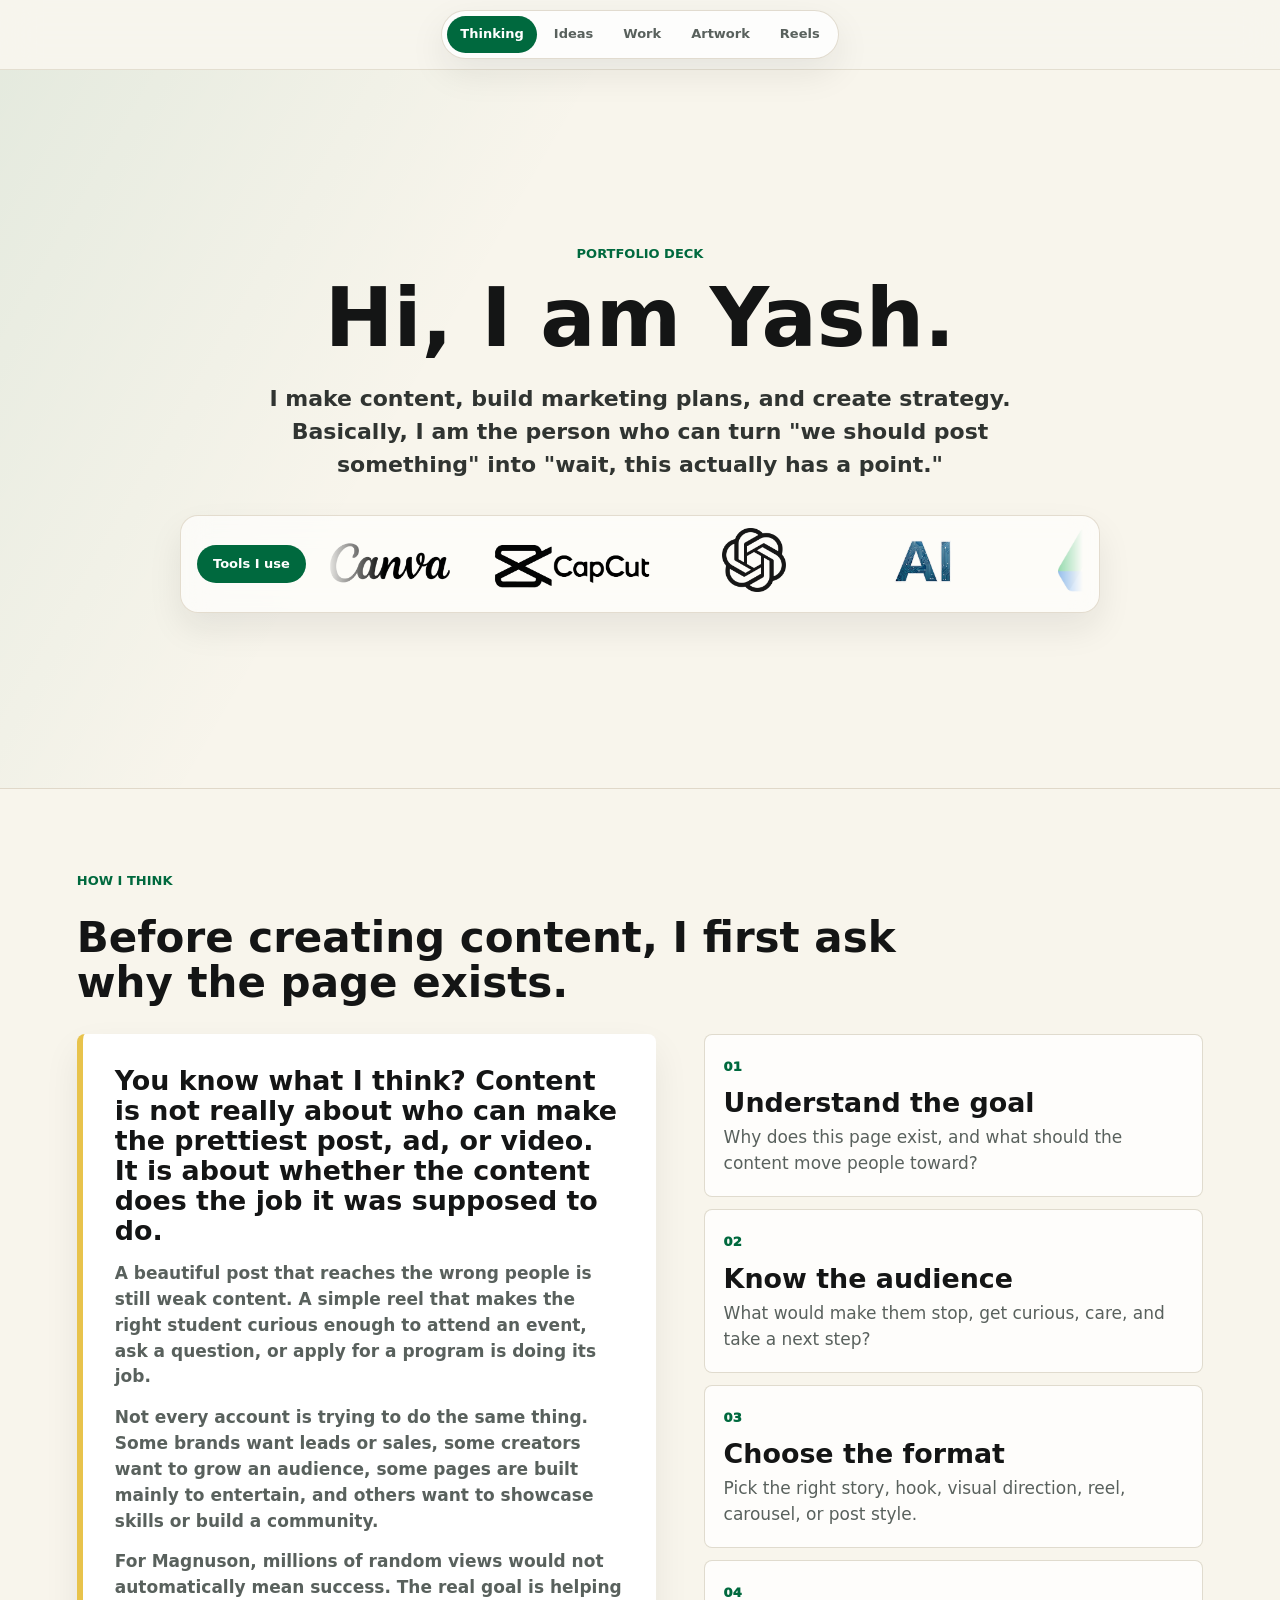
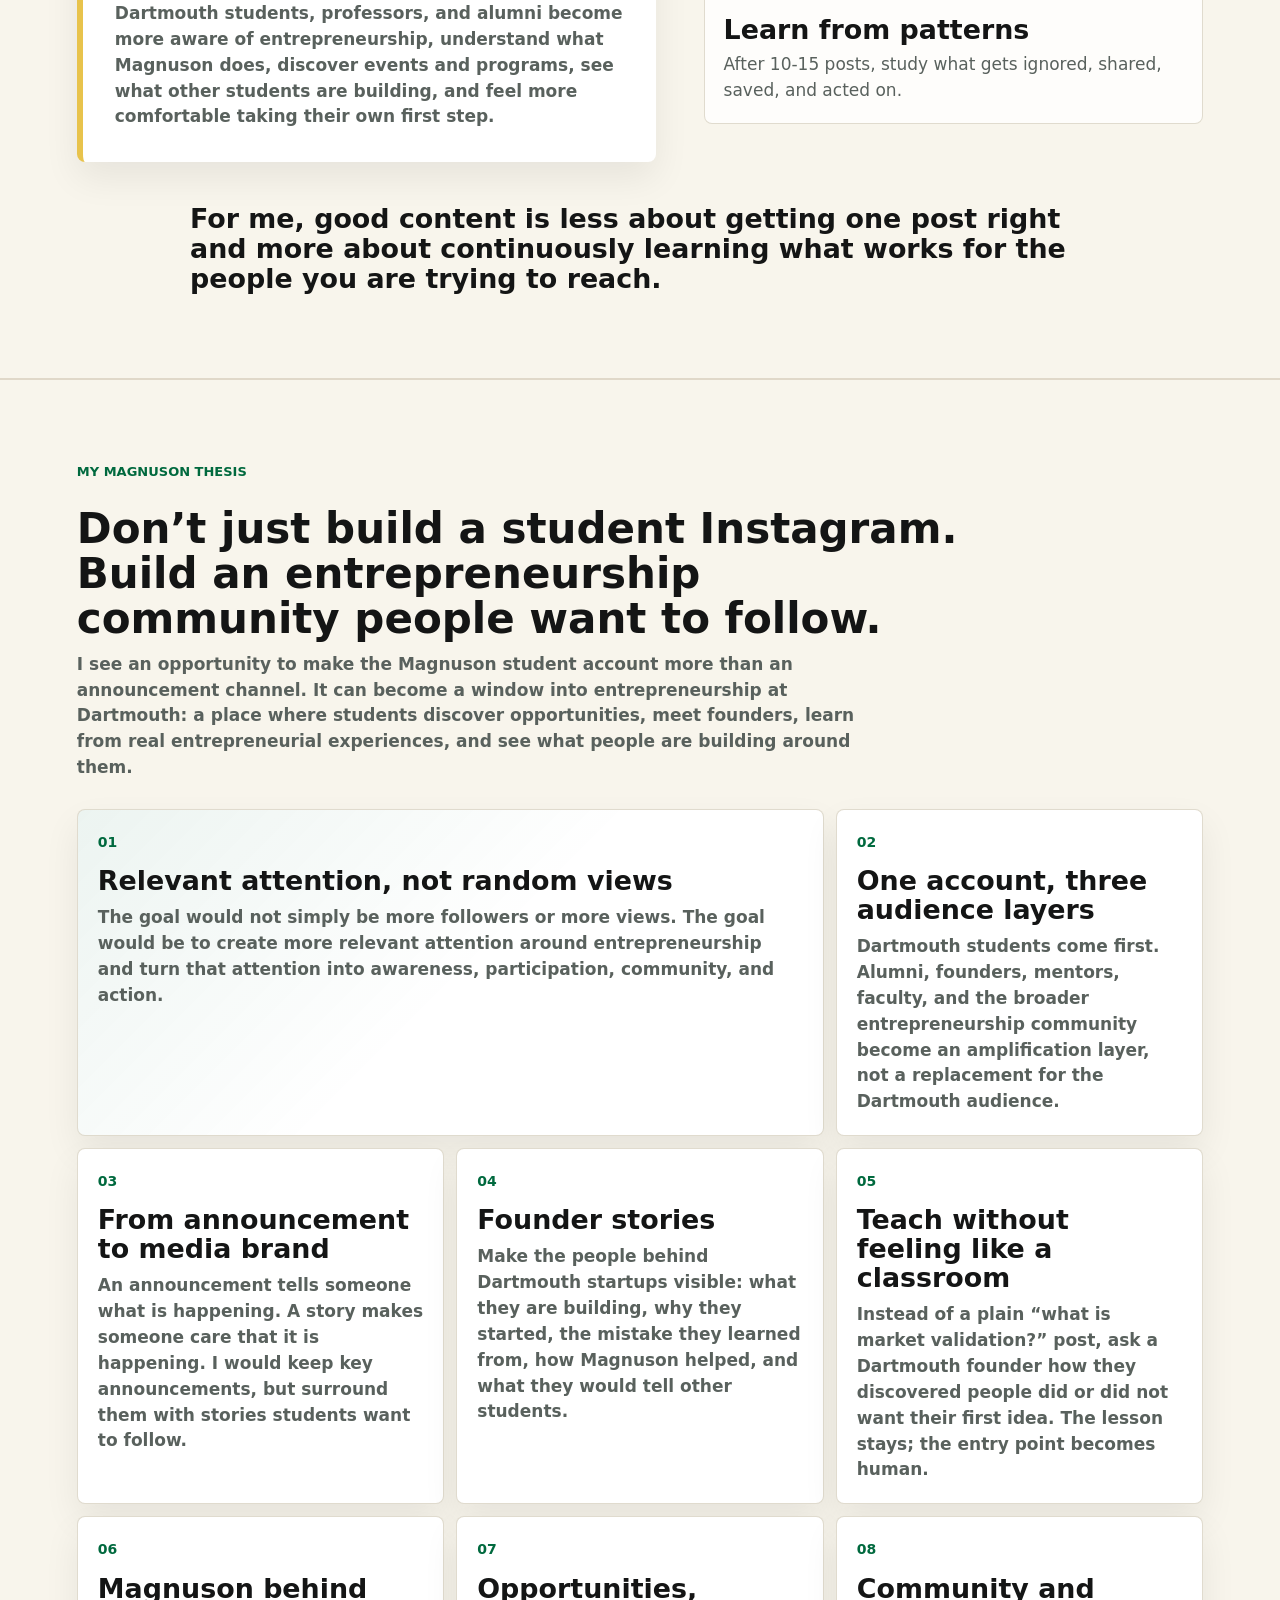
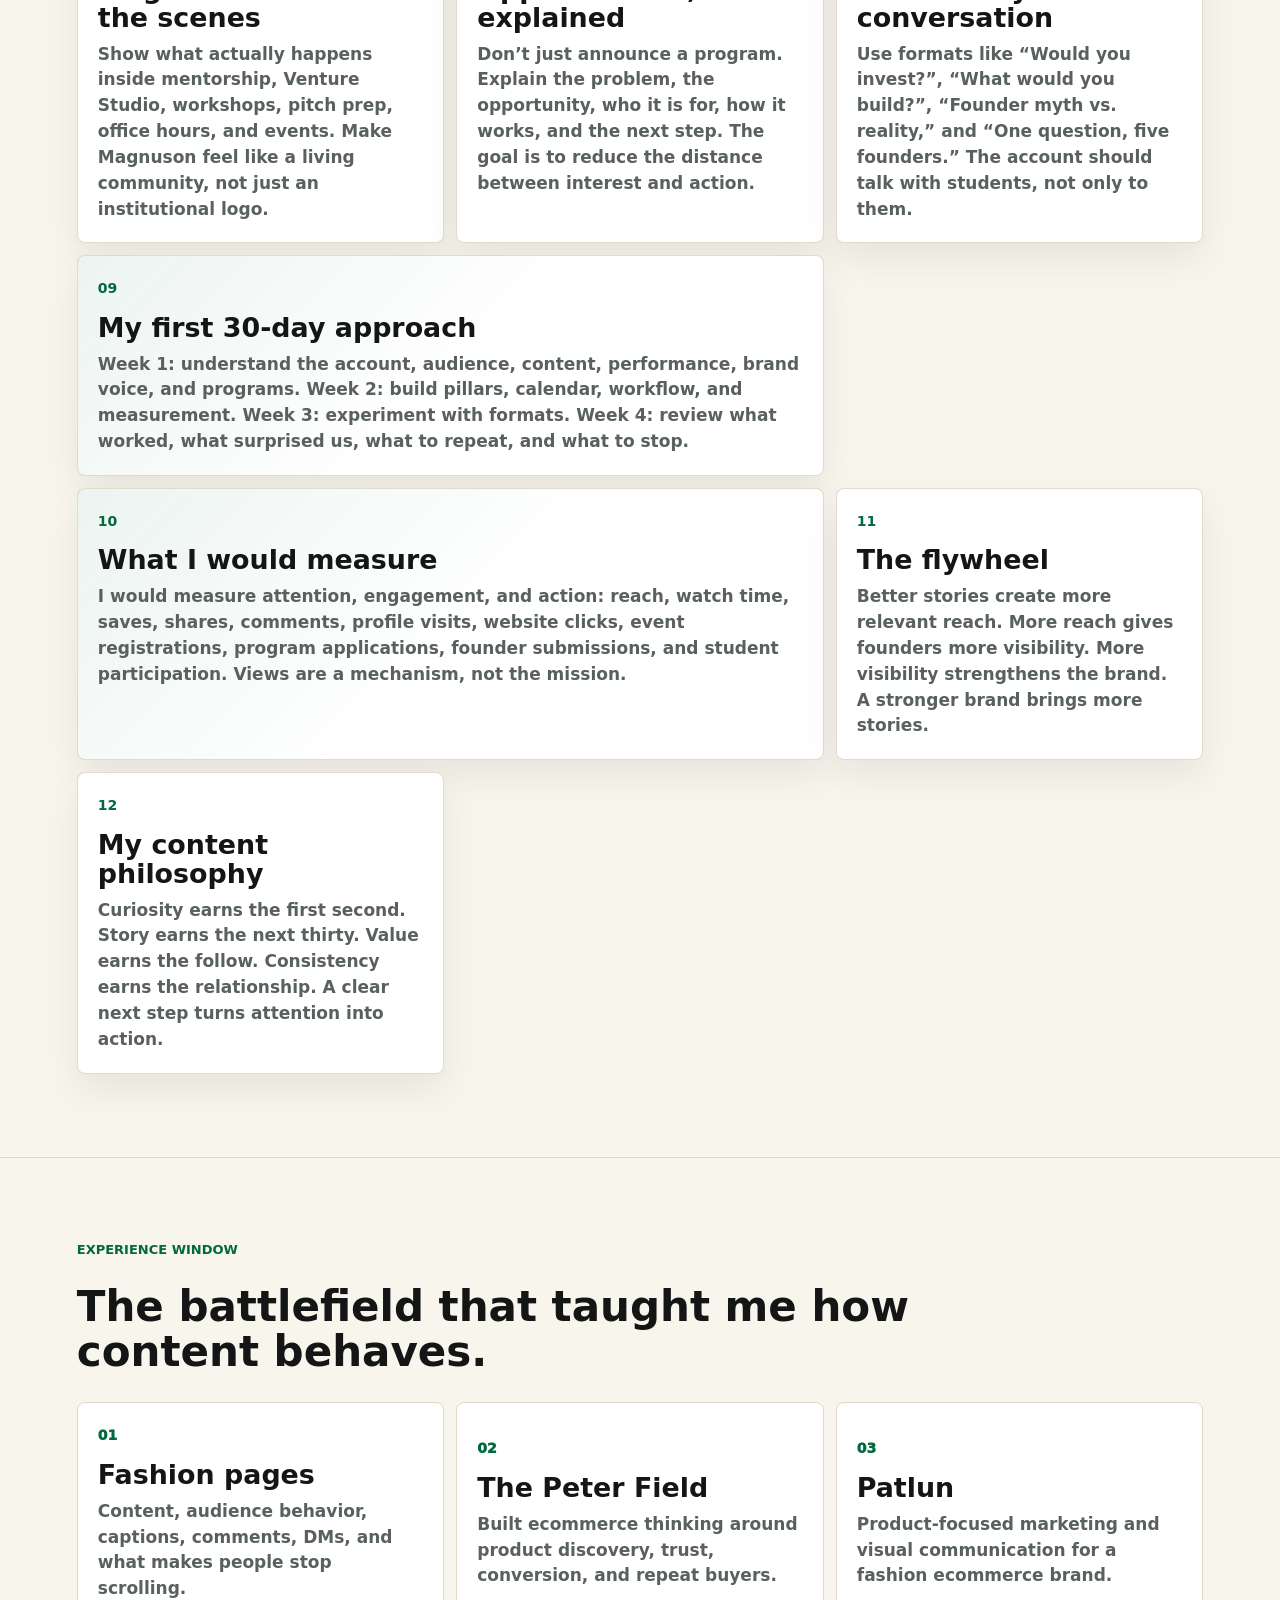
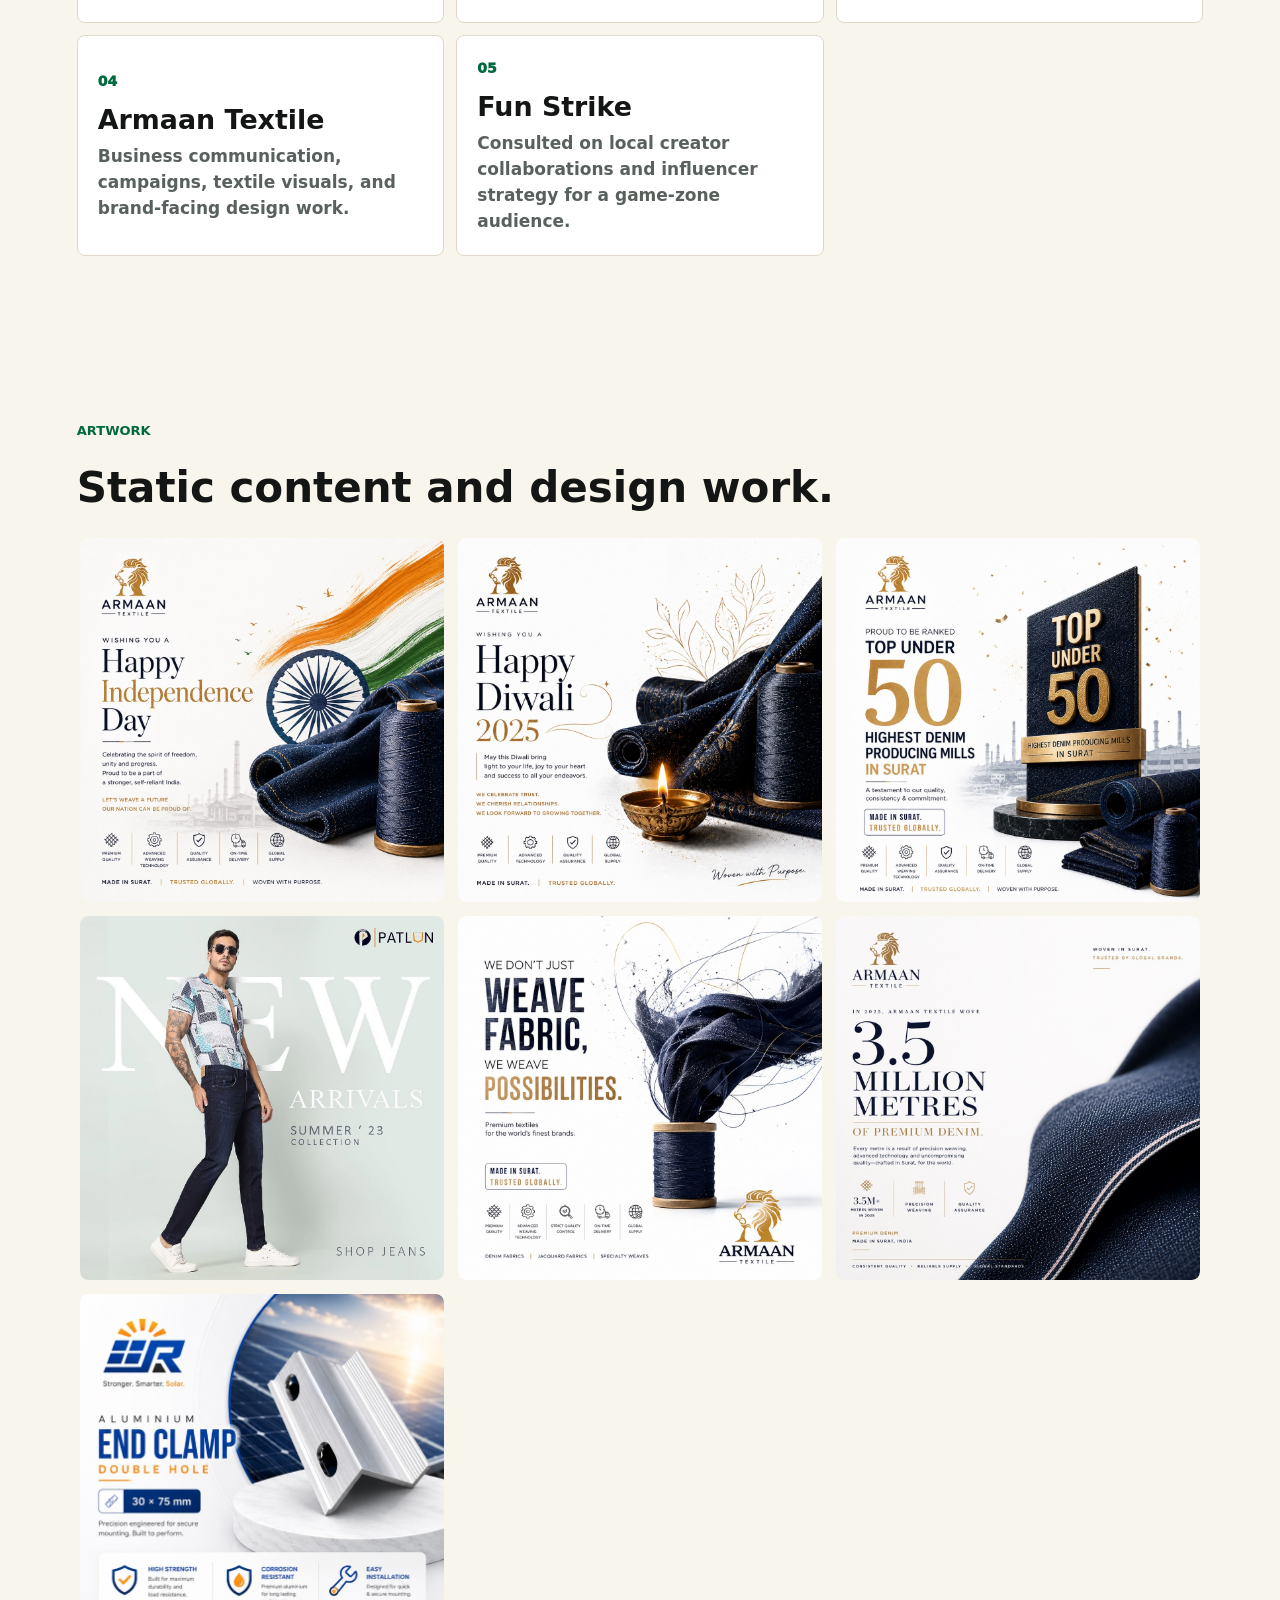
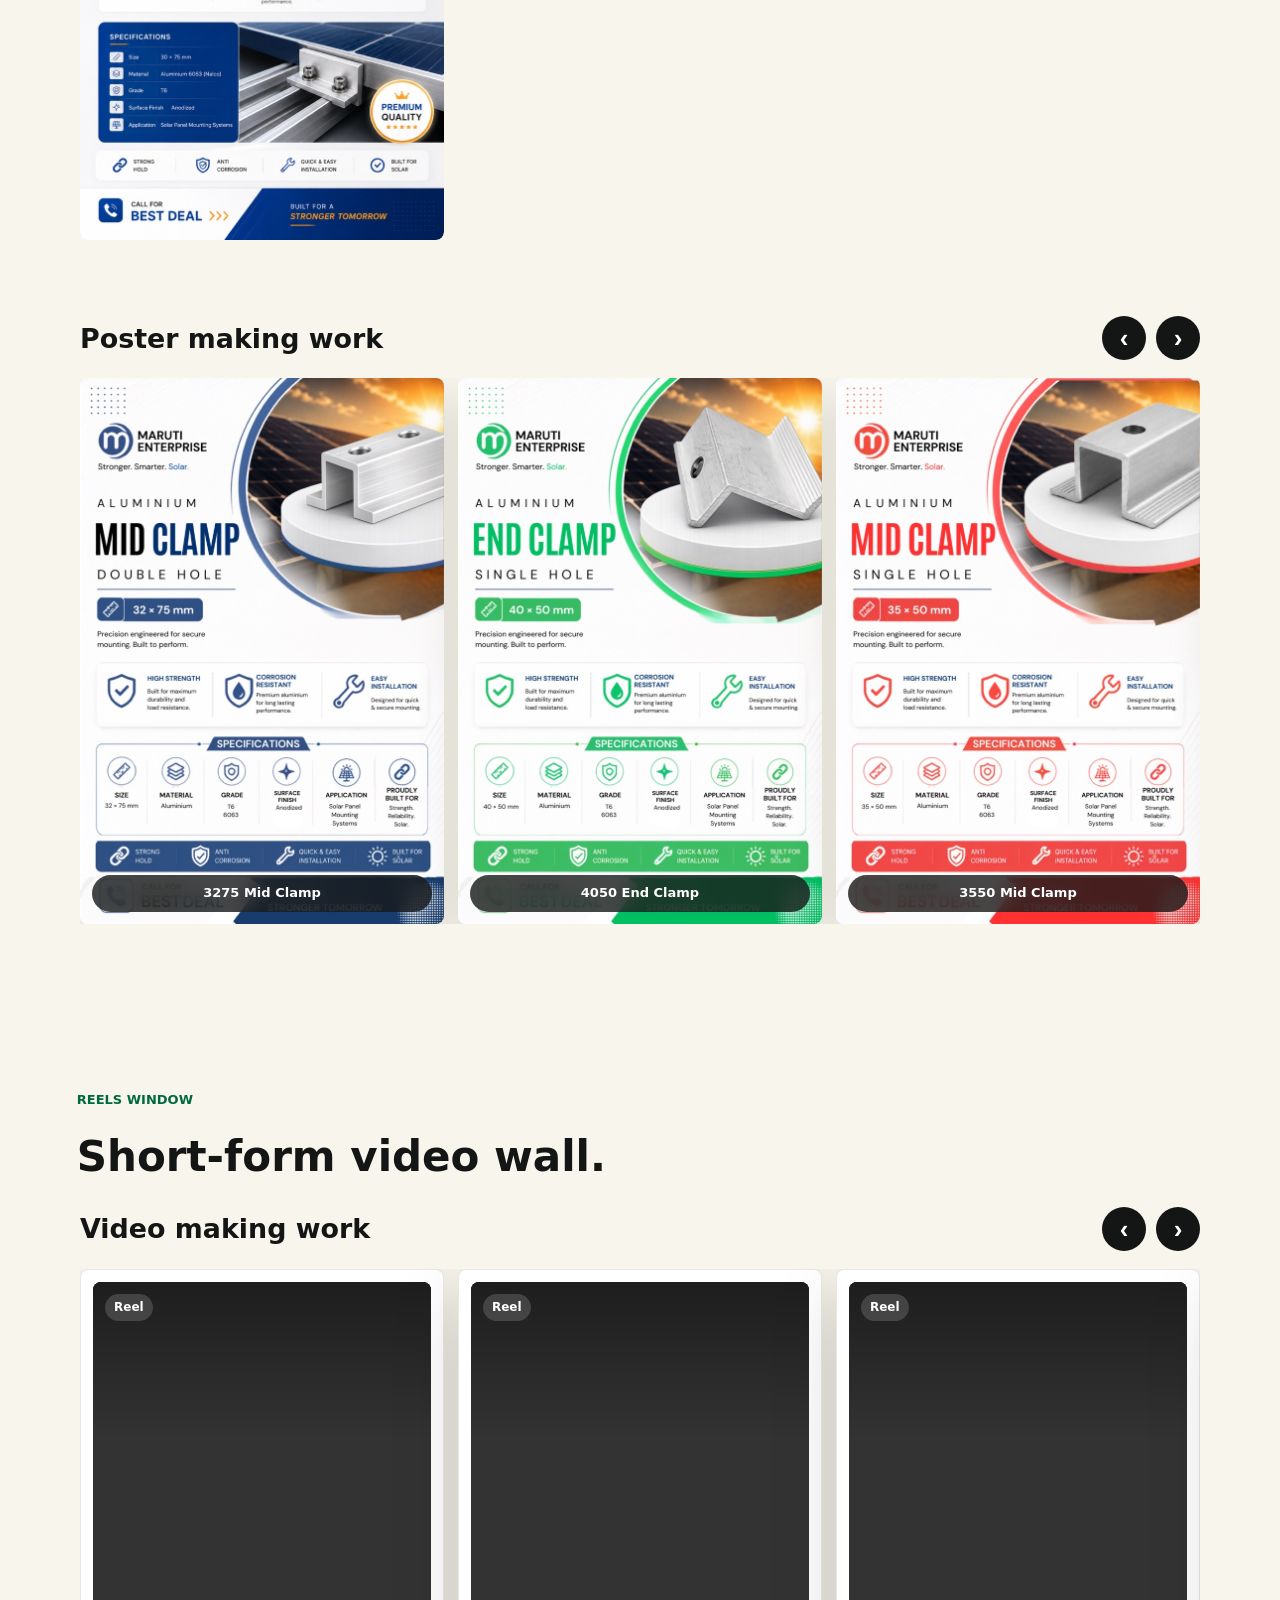
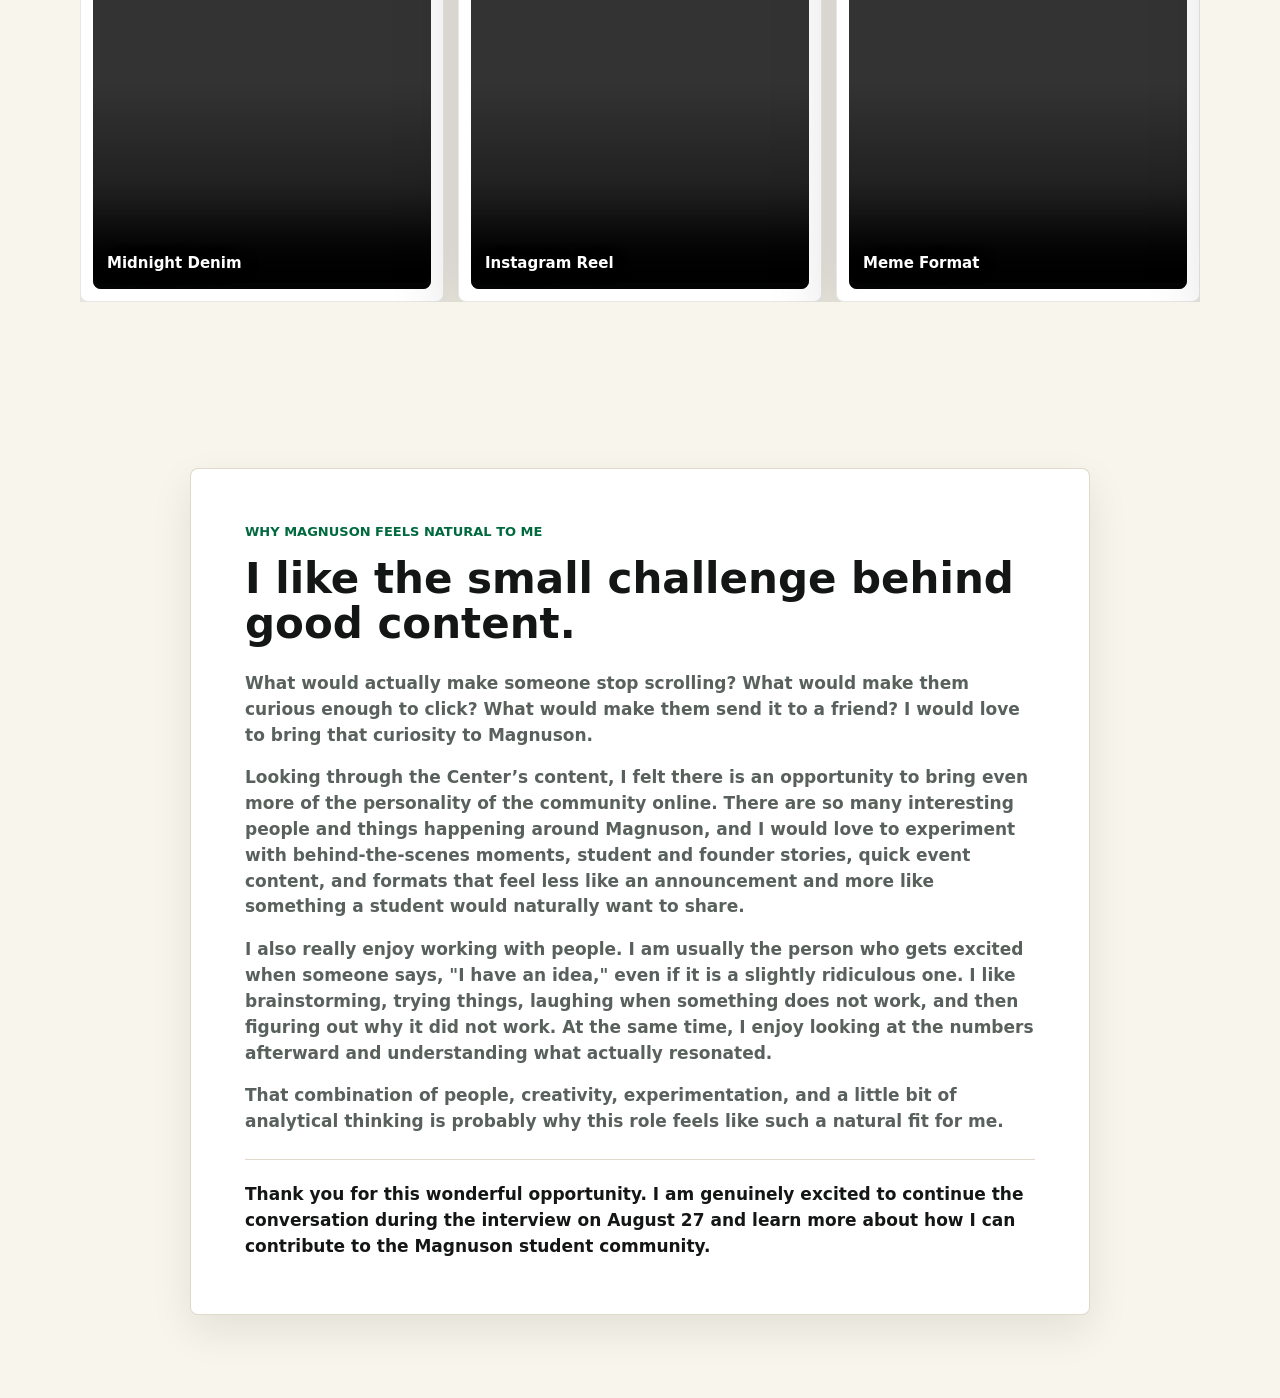
==== website/index.html @ 9d4e6d5b "Update Magnuson thesis and mobile image previews" ====
<!doctype html>
<html lang="en">
  <head>
    <meta charset="utf-8" />
    <meta name="viewport" content="width=device-width, initial-scale=1" />
    <title>Yash Kachhadiya | Content Portfolio</title>
    <meta
      name="description"
      content="A visual-first portfolio for content, marketing, strategy, and design work."
    />
    <link rel="stylesheet" href="styles.css" />
  </head>
  <body>
    <header class="site-header" aria-label="Primary navigation">
      <nav class="nav-links" aria-label="Portfolio sections">
        <a href="#thinking">Thinking</a>
        <a href="#ideas">Ideas</a>
        <a href="#experience">Work</a>
        <a href="#graphics">Artwork</a>
        <a href="#video">Reels</a>
      </nav>
    </header>

    <main id="top">
      <section class="hero">
        <div class="hero-copy">
          <p class="eyebrow">Portfolio deck</p>
          <h1>Hi, I am Yash.</h1>
          <p class="intro">
            I make content, build marketing plans, and create strategy. Basically, I am the person who
            can turn "we should post something" into "wait, this actually has a point."
          </p>
          <div class="tool-marquee" aria-label="Tools I use">
            <span class="tool-label">Tools I use</span>
            <div class="tool-track">
              <div class="tool-row">
                <span><img src="assets/tool-logos/Canava.jpg" alt="Canva" /></span>
                <span class="tool-logo-capcut"><img src="assets/tool-logos/Capcut-Logo-PNG.png" alt="CapCut" /></span>
                <span><img src="assets/tool-logos/ChatGPT-Logo-With-Transparent-Background.webp" alt="ChatGPT" /></span>
                <span><img src="assets/tool-logos/ai.jpg.png" alt="AI tools" /></span>
                <span><img src="assets/tool-logos/Drive.jpg" alt="Google Drive" /></span>
                <span><img src="assets/tool-logos/Doc.png" alt="Google Docs" /></span>
                <span><img src="assets/tool-logos/googlesheets.jpg-removebg-preview.png" alt="Google Sheets" /></span>
              </div>
              <div class="tool-row" aria-hidden="true">
                <span class="tool-logo-capcut"><img src="assets/tool-logos/Capcut-Logo-PNG.png" alt="" /></span>
                <span><img src="assets/tool-logos/ChatGPT-Logo-With-Transparent-Background.webp" alt="" /></span>
                <span><img src="assets/tool-logos/ai.jpg.png" alt="" /></span>
                <span><img src="assets/tool-logos/Drive.jpg" alt="" /></span>
                <span><img src="assets/tool-logos/Doc.png" alt="" /></span>
                <span><img src="assets/tool-logos/googlesheets.jpg-removebg-preview.png" alt="" /></span>
              </div>
            </div>
          </div>
        </div>
      </section>

      <section id="thinking" class="section thinking-section">
        <div class="section-title">
          <p class="eyebrow">How I think</p>
          <h2>Before creating content, I first ask why the page exists.</h2>
        </div>

        <div class="thinking-layout">
          <article class="thinking-copy">
            <p class="thinking-lead">
              You know what I think? Content is not really about who can make the prettiest post, ad,
              or video. It is about whether the content does the job it was supposed to do.
            </p>
            <p>
              A beautiful post that reaches the wrong people is still weak content. A simple reel that
              makes the right student curious enough to attend an event, ask a question, or apply for a
              program is doing its job.
            </p>
            <p>
              Not every account is trying to do the same thing. Some brands want leads or sales, some
              creators want to grow an audience, some pages are built mainly to entertain, and others
              want to showcase skills or build a community.
            </p>
            <p>
              For Magnuson, millions of random views would not automatically mean success. The real
              goal is helping Dartmouth students, professors, and alumni become more aware of
              entrepreneurship, understand what Magnuson does, discover events and programs, see what
              other students are building, and feel more comfortable taking their own first step.
            </p>
          </article>

          <div class="process-stack">
            <article>
              <span>01</span>
              <h3>Understand the goal</h3>
              <p>Why does this page exist, and what should the content move people toward?</p>
            </article>
            <article>
              <span>02</span>
              <h3>Know the audience</h3>
              <p>What would make them stop, get curious, care, and take a next step?</p>
            </article>
            <article>
              <span>03</span>
              <h3>Choose the format</h3>
              <p>Pick the right story, hook, visual direction, reel, carousel, or post style.</p>
            </article>
            <article>
              <span>04</span>
              <h3>Learn from patterns</h3>
              <p>After 10-15 posts, study what gets ignored, shared, saved, and acted on.</p>
            </article>
          </div>
        </div>

        <p class="thinking-closing">
          For me, good content is less about getting one post right and more about continuously
          learning what works for the people you are trying to reach.
        </p>
      </section>

      <section id="ideas" class="section ideas-section">
        <div class="section-title">
          <p class="eyebrow">My Magnuson thesis</p>
          <h2>Don’t just build a student Instagram. Build an entrepreneurship community people want to follow.</h2>
          <p>
            I see an opportunity to make the Magnuson student account more than an announcement
            channel. It can become a window into entrepreneurship at Dartmouth: a place where students
            discover opportunities, meet founders, learn from real entrepreneurial experiences, and
            see what people are building around them.
          </p>
        </div>

        <div class="idea-grid">
          <article class="idea-card main-idea">
            <span>01</span>
            <h3>Relevant attention, not random views</h3>
            <p>
              The goal would not simply be more followers or more views. The goal would be to create
              more relevant attention around entrepreneurship and turn that attention into awareness,
              participation, community, and action.
            </p>
          </article>

          <article class="idea-card">
            <span>02</span>
            <h3>One account, three audience layers</h3>
            <p>Dartmouth students come first. Alumni, founders, mentors, faculty, and the broader entrepreneurship community become an amplification layer, not a replacement for the Dartmouth audience.</p>
          </article>

          <article class="idea-card">
            <span>03</span>
            <h3>From announcement to media brand</h3>
            <p>An announcement tells someone what is happening. A story makes someone care that it is happening. I would keep key announcements, but surround them with stories students want to follow.</p>
          </article>

          <article class="idea-card">
            <span>04</span>
            <h3>Founder stories</h3>
            <p>Make the people behind Dartmouth startups visible: what they are building, why they started, the mistake they learned from, how Magnuson helped, and what they would tell other students.</p>
          </article>

          <article class="idea-card">
            <span>05</span>
            <h3>Teach without feeling like a classroom</h3>
            <p>Instead of a plain “what is market validation?” post, ask a Dartmouth founder how they discovered people did or did not want their first idea. The lesson stays; the entry point becomes human.</p>
          </article>

          <article class="idea-card">
            <span>06</span>
            <h3>Magnuson behind the scenes</h3>
            <p>Show what actually happens inside mentorship, Venture Studio, workshops, pitch prep, office hours, and events. Make Magnuson feel like a living community, not just an institutional logo.</p>
          </article>

          <article class="idea-card">
            <span>07</span>
            <h3>Opportunities, explained</h3>
            <p>Don’t just announce a program. Explain the problem, the opportunity, who it is for, how it works, and the next step. The goal is to reduce the distance between interest and action.</p>
          </article>

          <article class="idea-card">
            <span>08</span>
            <h3>Community and conversation</h3>
            <p>Use formats like “Would you invest?”, “What would you build?”, “Founder myth vs. reality,” and “One question, five founders.” The account should talk with students, not only to them.</p>
          </article>

          <article class="idea-card main-idea">
            <span>09</span>
            <h3>My first 30-day approach</h3>
            <p>
              Week 1: understand the account, audience, content, performance, brand voice, and
              programs. Week 2: build pillars, calendar, workflow, and measurement. Week 3:
              experiment with formats. Week 4: review what worked, what surprised us, what to repeat,
              and what to stop.
            </p>
          </article>

          <article class="idea-card main-idea">
            <span>10</span>
            <h3>What I would measure</h3>
            <p>
              I would measure attention, engagement, and action: reach, watch time, saves, shares,
              comments, profile visits, website clicks, event registrations, program applications,
              founder submissions, and student participation. Views are a mechanism, not the mission.
            </p>
          </article>

          <article class="idea-card">
            <span>11</span>
            <h3>The flywheel</h3>
            <p>Better stories create more relevant reach. More reach gives founders more visibility. More visibility strengthens the brand. A stronger brand brings more stories.</p>
          </article>

          <article class="idea-card">
            <span>12</span>
            <h3>My content philosophy</h3>
            <p>Curiosity earns the first second. Story earns the next thirty. Value earns the follow. Consistency earns the relationship. A clear next step turns attention into action.</p>
          </article>
        </div>
      </section>

      <section id="experience" class="section">
        <div class="section-title">
          <p class="eyebrow">Experience window</p>
          <h2>The battlefield that taught me how content behaves.</h2>
        </div>

        <div class="experience-window">
          <button class="experience-card" type="button" data-modal-target="modal-fashion">
            <span>01</span>
            <h3>Fashion pages</h3>
            <p>Content, audience behavior, captions, comments, DMs, and what makes people stop scrolling.</p>
          </button>
          <button class="experience-card" type="button" data-modal-target="modal-peter">
            <span>02</span>
            <h3>The Peter Field</h3>
            <p>Built ecommerce thinking around product discovery, trust, conversion, and repeat buyers.</p>
          </button>
          <button class="experience-card" type="button" data-modal-target="modal-patlun">
            <span>03</span>
            <h3>Patlun</h3>
            <p>Product-focused marketing and visual communication for a fashion ecommerce brand.</p>
          </button>
          <button class="experience-card" type="button" data-modal-target="modal-armaan">
            <span>04</span>
            <h3>Armaan Textile</h3>
            <p>Business communication, campaigns, textile visuals, and brand-facing design work.</p>
          </button>
          <button class="experience-card" type="button" data-modal-target="modal-funstrike">
            <span>05</span>
            <h3>Fun Strike</h3>
            <p>Consulted on local creator collaborations and influencer strategy for a game-zone audience.</p>
          </button>
        </div>
      </section>

      <section id="graphics" class="section visual-section">
        <div class="section-title">
          <p class="eyebrow">Artwork</p>
          <h2>Static content and design work.</h2>
        </div>

        <div class="art-grid">
          <a class="art-card" href="assets/armaan-independence.png" target="_blank" rel="noreferrer">
            <img src="assets/previews/armaan-independence.jpg" alt="Independence Day creative artwork" width="1100" height="1100" loading="lazy" decoding="async" />
          </a>
          <a class="art-card" href="assets/armaan-diwali.png" target="_blank" rel="noreferrer">
            <img src="assets/previews/armaan-diwali.jpg" alt="Festive campaign artwork" width="1100" height="1100" loading="lazy" decoding="async" />
          </a>
          <a class="art-card" href="assets/armaan-top50.png" target="_blank" rel="noreferrer">
            <img src="assets/previews/armaan-top50.jpg" alt="Achievement announcement artwork" width="1100" height="1100" loading="lazy" decoding="async" />
          </a>
          <a class="art-card" href="assets/patlun-new.jpg" target="_blank" rel="noreferrer">
            <img src="assets/patlun-new.jpg" alt="Fashion collection artwork" width="1170" height="1170" loading="lazy" decoding="async" />
          </a>
          <a class="art-card" href="assets/armaan-exhibition.png" target="_blank" rel="noreferrer">
            <img src="assets/previews/armaan-exhibition.jpg" alt="Exhibition announcement artwork" width="1100" height="1100" loading="lazy" decoding="async" />
          </a>
          <a class="art-card" href="assets/armaan-denim.png" target="_blank" rel="noreferrer">
            <img src="assets/previews/armaan-denim.jpg" alt="Denim product artwork" width="1100" height="1100" loading="lazy" decoding="async" />
          </a>
          <a class="art-card" href="assets/ar2-poster.png" target="_blank" rel="noreferrer">
            <img src="assets/previews/ar2-poster.jpg" alt="Product poster artwork" width="733" height="1100" loading="lazy" decoding="async" />
          </a>
        </div>

        <div class="poster-slider" aria-label="PDF poster work slider">
          <div class="slider-head">
            <h3>Poster making work</h3>
            <div class="slider-controls">
              <button class="slider-btn" type="button" data-slider-prev aria-label="Previous poster">‹</button>
              <button class="slider-btn" type="button" data-slider-next aria-label="Next poster">›</button>
            </div>
          </div>

          <div class="slider-window">
            <div class="poster-track" data-poster-track>
              <a class="poster-slide" href="assets/posters/poster-3275-mid-clamp.pdf" target="_blank" rel="noreferrer">
                <img src="assets/previews/poster-3275-mid-clamp.jpg" alt="3275 mid clamp PDF poster preview" width="733" height="1100" loading="lazy" decoding="async" />
                <span>3275 Mid Clamp</span>
              </a>
              <a class="poster-slide" href="assets/posters/poster-4050-end-clamp.pdf" target="_blank" rel="noreferrer">
                <img src="assets/previews/poster-4050-end-clamp.jpg" alt="4050 end clamp PDF poster preview" width="777" height="1100" loading="lazy" decoding="async" />
                <span>4050 End Clamp</span>
              </a>
              <a class="poster-slide" href="assets/posters/poster-3550-mid-clamp.pdf" target="_blank" rel="noreferrer">
                <img src="assets/previews/poster-3550-mid-clamp.jpg" alt="3550 mid clamp PDF poster preview" width="733" height="1100" loading="lazy" decoding="async" />
                <span>3550 Mid Clamp</span>
              </a>
              <a class="poster-slide" href="assets/posters/poster-3275-end-clamp.pdf" target="_blank" rel="noreferrer">
                <img src="assets/previews/poster-3275-end-clamp.jpg" alt="3275 end clamp PDF poster preview" width="777" height="1100" loading="lazy" decoding="async" />
                <span>3275 End Clamp</span>
              </a>
            </div>
          </div>
        </div>
      </section>

      <section id="video" class="section video-section">
        <div class="section-title">
          <p class="eyebrow">Reels window</p>
          <h2>Short-form video wall.</h2>
        </div>

        <div class="reel-slider" aria-label="Video reel slider">
          <div class="slider-head">
            <h3>Video making work</h3>
            <div class="slider-controls">
              <button class="slider-btn" type="button" data-reel-prev aria-label="Previous reel">‹</button>
              <button class="slider-btn" type="button" data-reel-next aria-label="Next reel">›</button>
            </div>
          </div>

          <div class="slider-window">
            <div class="reel-track" data-reel-track>
              <article class="reel-card">
                <div class="reel-shell">
                  <video autoplay muted loop playsinline preload="auto" src="assets/patlun-midnight-denim.mp4"></video>
                  <div class="reel-top">Reel</div>
                  <p>Midnight Denim</p>
                </div>
              </article>

              <article class="reel-card">
                <div class="reel-shell">
                  <video autoplay muted loop playsinline preload="auto" src="assets/patlun-instagram-reel.mp4"></video>
                  <div class="reel-top">Reel</div>
                  <p>Instagram Reel</p>
                </div>
              </article>

              <article class="reel-card">
                <div class="reel-shell">
                  <video autoplay muted loop playsinline preload="auto" src="assets/patlun-meme.mp4"></video>
                  <div class="reel-top">Reel</div>
                  <p>Meme Format</p>
                </div>
              </article>

              <article class="reel-card">
                <div class="reel-shell">
                  <video autoplay muted loop playsinline preload="auto" src="assets/patlun-first-customer-offer.mp4"></video>
                  <div class="reel-top">Reel</div>
                  <p>Launch Offer</p>
                </div>
              </article>
            </div>
          </div>
        </div>
      </section>

      <section class="section closing-section">
        <div class="closing-card">
          <p class="eyebrow">Why Magnuson feels natural to me</p>
          <h2>I like the small challenge behind good content.</h2>
          <p>
            What would actually make someone stop scrolling? What would make them curious enough to
            click? What would make them send it to a friend? I would love to bring that curiosity to
            Magnuson.
          </p>
          <p>
            Looking through the Center’s content, I felt there is an opportunity to bring even more of
            the personality of the community online. There are so many interesting people and things
            happening around Magnuson, and I would love to experiment with behind-the-scenes moments,
            student and founder stories, quick event content, and formats that feel less like an
            announcement and more like something a student would naturally want to share.
          </p>
          <p>
            I also really enjoy working with people. I am usually the person who gets excited when
            someone says, "I have an idea," even if it is a slightly ridiculous one. I like
            brainstorming, trying things, laughing when something does not work, and then figuring out
            why it did not work. At the same time, I enjoy looking at the numbers afterward and
            understanding what actually resonated.
          </p>
          <p>
            That combination of people, creativity, experimentation, and a little bit of analytical
            thinking is probably why this role feels like such a natural fit for me.
          </p>
          <p class="closing-thanks">
            Thank you for this wonderful opportunity. I am genuinely excited to continue the
            conversation during the interview on August 27 and learn more about how I can contribute
            to the Magnuson student community.
          </p>
        </div>
      </section>
    </main>

    <div class="modal-backdrop" data-modal-backdrop hidden>
      <article class="modal-card" role="dialog" aria-modal="true" aria-labelledby="modal-title">
        <button class="modal-close" type="button" data-modal-close aria-label="Close popup">×</button>
        <p class="eyebrow" data-modal-kicker>Experience detail</p>
        <h2 id="modal-title" data-modal-title></h2>
        <div class="modal-body" data-modal-body></div>
      </article>
    </div>

    <script src="script.js"></script>
  </body>
</html>
---- website/styles.css ----
:root {
  --ink: #141515;
  --muted: #59615d;
  --paper: #f8f5ec;
  --paper-strong: #fbf7ee;
  --white: #ffffff;
  --green: #00693e;
  --deep: #111f1b;
  --yellow: #e8c34c;
  --blue: #315a7e;
  --rose: #c95c4a;
  --line: #e0d8c9;
  --shadow: 0 18px 46px rgba(20, 21, 21, 0.1);
  --radius: 8px;
  --font-main: Inter, Aptos, ui-sans-serif, system-ui, -apple-system, BlinkMacSystemFont, "Segoe UI", sans-serif;
}

* {
  box-sizing: border-box;
}

html {
  scroll-behavior: smooth;
}

body {
  margin: 0;
  background: var(--paper);
  color: var(--ink);
  font-family: var(--font-main);
  line-height: 1.45;
  text-rendering: optimizeLegibility;
  -webkit-font-smoothing: antialiased;
}

img {
  display: block;
  max-width: 100%;
}

a {
  color: inherit;
  text-decoration: none;
}

.site-header {
  position: sticky;
  top: 0;
  z-index: 20;
  display: flex;
  justify-content: center;
  padding: 10px clamp(14px, 5vw, 72px);
  background: rgba(247, 245, 238, 0.9);
  border-bottom: 1px solid rgba(222, 216, 202, 0.82);
  backdrop-filter: blur(18px);
}

.nav-links {
  display: flex;
  gap: 4px;
  max-width: 100%;
  padding: 5px;
  border: 1px solid rgba(222, 216, 202, 0.9);
  border-radius: 999px;
  background: rgba(255, 255, 255, 0.82);
  box-shadow: 0 14px 36px rgba(20, 21, 21, 0.08);
  color: var(--muted);
  font-size: 13px;
  font-weight: 800;
}

.nav-links a {
  padding: 9px 13px;
  border-radius: 999px;
  white-space: nowrap;
  transition:
    background 160ms ease,
    color 160ms ease;
}

.nav-links a.active,
.nav-links a:hover {
  background: var(--green);
  color: var(--white);
}

.hero,
.section {
  padding: clamp(48px, 6.5vw, 84px) clamp(18px, 6vw, 84px);
}

.hero {
  min-height: calc(88vh - 73px);
  display: flex;
  align-items: center;
  background:
    linear-gradient(120deg, rgba(0, 105, 62, 0.08), transparent 36%),
    var(--paper);
  border-bottom: 1px solid var(--line);
}

.hero-copy {
  max-width: 920px;
  margin: 0 auto;
  text-align: center;
}

.eyebrow {
  margin: 0 0 14px;
  color: var(--green);
  font-size: 13px;
  font-weight: 900;
  letter-spacing: 0;
  text-transform: uppercase;
}

h1,
h2,
h3,
p {
  margin-top: 0;
}

h1 {
  margin-bottom: 24px;
  font-size: clamp(48px, 7vw, 82px);
  line-height: 1;
  letter-spacing: 0;
}

h2 {
  margin-bottom: 0;
  max-width: 900px;
  font-size: clamp(28px, 3.6vw, 42px);
  line-height: 1.08;
  letter-spacing: 0;
}

h3 {
  margin-bottom: 10px;
  font-size: clamp(22px, 2.1vw, 30px);
  line-height: 1.08;
  letter-spacing: 0;
}

.intro {
  max-width: 820px;
  margin-left: auto;
  margin-right: auto;
  margin-bottom: 20px;
  color: #303431;
  font-size: clamp(18px, 1.8vw, 22px);
  line-height: 1.48;
  font-weight: 560;
}

.section-title > p:not(.eyebrow) {
  max-width: 820px;
  margin: 0;
  color: var(--muted);
  font-size: 17px;
  line-height: 1.52;
  font-weight: 560;
}

.tool-line {
  max-width: 820px;
  margin: 0 auto;
  padding: 18px 20px;
  border-left: 6px solid var(--yellow);
  background: var(--white);
  box-shadow: 0 12px 28px rgba(20, 21, 21, 0.07);
  color: var(--muted);
  font-size: clamp(16px, 1.7vw, 20px);
  font-weight: 680;
}

.tool-marquee {
  max-width: 920px;
  display: grid;
  grid-template-columns: auto minmax(0, 1fr);
  align-items: center;
  gap: 18px;
  margin: 34px auto 0;
  padding: 12px 16px;
  border: 1px solid rgba(224, 216, 201, 0.88);
  border-radius: 18px;
  background: rgba(255, 255, 255, 0.64);
  box-shadow: 0 16px 34px rgba(20, 21, 21, 0.08);
  overflow: hidden;
  backdrop-filter: blur(14px);
}

.tool-label {
  display: inline-flex;
  align-items: center;
  min-height: 38px;
  padding: 0 16px;
  border-radius: 999px;
  background: var(--green);
  color: var(--white);
  font-size: 13px;
  font-weight: 900;
  white-space: nowrap;
}

.tool-track {
  position: relative;
  display: flex;
  min-width: 0;
  overflow: hidden;
  mask-image: linear-gradient(90deg, transparent, #000 8%, #000 92%, transparent);
}

.tool-row {
  display: flex;
  flex: 0 0 auto;
  gap: 38px;
  min-width: max-content;
  padding-right: 38px;
  animation: tool-scroll 28s linear infinite;
  will-change: transform;
}

.tool-row span {
  display: inline-flex;
  align-items: center;
  justify-content: center;
  width: 132px;
  height: 64px;
}

.tool-row img {
  width: 100%;
  height: 100%;
  object-fit: contain;
}

.tool-row .tool-logo-capcut {
  width: 156px;
  height: 72px;
}

.tool-marquee:hover .tool-row {
  animation-play-state: paused;
}

@keyframes tool-scroll {
  from {
    transform: translateX(0);
  }

  to {
    transform: translateX(-100%);
  }
}

.image-panel,
.art-card,
.reel-card {
  border: 1px solid var(--line);
  border-radius: var(--radius);
  background: var(--white);
  box-shadow: var(--shadow);
}

.section-title {
  display: grid;
  gap: 10px;
  max-width: 1160px;
  margin: 0 auto 28px;
}

.experience-window {
  max-width: 1160px;
  margin: 0 auto;
  display: grid;
  grid-template-columns: repeat(3, minmax(0, 1fr));
  gap: 12px;
}

.ideas-section {
  background: var(--paper);
  border-top: 1px solid var(--line);
  border-bottom: 1px solid var(--line);
}

.idea-grid {
  max-width: 1160px;
  margin: 0 auto;
  display: grid;
  grid-template-columns: repeat(3, minmax(0, 1fr));
  gap: 12px;
}

.idea-card {
  min-height: 200px;
  padding: 20px;
  border: 1px solid rgba(222, 216, 202, 0.92);
  border-radius: var(--radius);
  background: var(--white);
  box-shadow: 0 16px 36px rgba(20, 21, 21, 0.07);
}

.idea-card span {
  display: inline-flex;
  margin-bottom: 14px;
  color: var(--green);
  font-size: 14px;
  font-weight: 900;
}

.idea-card p {
  margin: 0;
  color: var(--muted);
  font-size: 17px;
  font-weight: 560;
  line-height: 1.52;
}

.main-idea {
  grid-column: span 2;
  background:
    linear-gradient(135deg, rgba(0, 105, 62, 0.075), transparent 52%),
    var(--white);
}

.thinking-section {
  background: var(--paper);
  border-bottom: 1px solid var(--line);
}

.thinking-layout {
  max-width: 1160px;
  margin: 0 auto;
  display: grid;
  grid-template-columns: minmax(0, 0.95fr) minmax(320px, 0.82fr);
  gap: clamp(20px, 4vw, 48px);
  align-items: start;
}

.thinking-copy {
  display: grid;
  gap: 15px;
  padding: clamp(22px, 3vw, 32px);
  border-left: 6px solid var(--yellow);
  border-radius: var(--radius);
  background: var(--white);
  box-shadow: 0 16px 36px rgba(20, 21, 21, 0.07);
}

.thinking-copy p {
  margin: 0;
  color: var(--muted);
  font-size: 17px;
  font-weight: 560;
  line-height: 1.52;
}

.thinking-copy .thinking-lead {
  color: var(--ink);
  font-size: clamp(22px, 2.1vw, 30px);
  font-weight: 800;
  line-height: 1.12;
}

.process-stack {
  display: grid;
  gap: 12px;
}

.process-stack article {
  padding: 19px;
  border: 1px solid rgba(222, 216, 202, 0.92);
  border-radius: var(--radius);
  background: rgba(255, 255, 255, 0.76);
}

.process-stack span {
  display: inline-flex;
  margin-bottom: 12px;
  color: var(--green);
  font-size: 13px;
  font-weight: 950;
}

.process-stack h3 {
  margin-bottom: 8px;
  font-size: clamp(22px, 2.1vw, 30px);
}

.process-stack p {
  margin: 0;
  color: var(--muted);
  font-size: 17px;
  line-height: 1.52;
}

.thinking-closing {
  max-width: 900px;
  margin: clamp(24px, 4vw, 42px) auto 0;
  color: var(--ink);
  font-size: clamp(22px, 2.1vw, 30px);
  font-weight: 800;
  line-height: 1.12;
  text-align: left;
}

.experience-card {
  appearance: none;
  color: inherit;
  font: inherit;
  text-align: left;
  cursor: pointer;
  min-height: 195px;
  padding: 20px;
  border-radius: var(--radius);
  background: var(--white);
  border: 1px solid var(--line);
  transition:
    transform 180ms ease,
    box-shadow 180ms ease,
    border-color 180ms ease;
}

.experience-card:hover,
.experience-card:focus-visible {
  transform: translateY(-3px);
  border-color: rgba(0, 105, 62, 0.42);
  box-shadow: 0 26px 60px rgba(20, 21, 21, 0.13);
  outline: none;
}

.experience-card span {
  display: inline-flex;
  margin-bottom: 14px;
  color: var(--green);
  font-size: 14px;
  font-weight: 950;
}

.experience-card p {
  margin: 0;
  color: var(--muted);
  font-size: 17px;
  font-weight: 560;
  line-height: 1.52;
}

.visual-section {
  background: var(--paper);
}

.art-grid {
  max-width: 1120px;
  margin: 0 auto;
  display: grid;
  grid-template-columns: repeat(3, minmax(0, 1fr));
  gap: 14px;
}

.art-card {
  display: block;
  padding: 0;
  overflow: hidden;
  background: transparent;
  border: 0;
  box-shadow: none;
}

.art-card img {
  width: 100%;
  height: auto;
  aspect-ratio: 1 / 1;
  object-fit: contain;
  border-radius: var(--radius);
  box-shadow: var(--shadow);
}

.art-card:nth-child(7) img {
  aspect-ratio: 2 / 3;
}

.poster-slider {
  max-width: 1120px;
  margin-left: auto;
  margin-right: auto;
  margin-top: clamp(42px, 6vw, 76px);
}

.slider-head {
  display: flex;
  align-items: center;
  justify-content: space-between;
  gap: 18px;
  margin-bottom: 18px;
}

.slider-head h3 {
  margin: 0;
}

.slider-controls {
  display: flex;
  gap: 10px;
}

.slider-btn {
  width: 44px;
  height: 44px;
  border: 0;
  border-radius: 999px;
  background: var(--ink);
  color: var(--white);
  cursor: pointer;
  font-size: 26px;
  font-weight: 900;
  line-height: 1;
}

.slider-window {
  overflow: hidden;
}

.poster-track {
  display: grid;
  grid-auto-columns: calc((100% - 28px) / 3);
  grid-auto-flow: column;
  gap: 14px;
  overflow-x: auto;
  scroll-behavior: smooth;
  scroll-snap-type: x mandatory;
  scrollbar-width: none;
}

.poster-track::-webkit-scrollbar {
  display: none;
}

.poster-slide {
  position: relative;
  display: block;
  overflow: hidden;
  border-radius: var(--radius);
  background: var(--white);
  box-shadow: var(--shadow);
  scroll-snap-align: start;
}

.poster-slide img {
  width: 100%;
  height: auto;
  aspect-ratio: 2 / 3;
  object-fit: contain;
}

.poster-slide span {
  position: absolute;
  left: 12px;
  right: 12px;
  bottom: 12px;
  padding: 9px 11px;
  border-radius: 999px;
  background: rgba(20, 21, 21, 0.78);
  color: var(--white);
  font-size: 13px;
  font-weight: 900;
  text-align: center;
  backdrop-filter: blur(12px);
}

.video-section {
  background: var(--paper);
  color: var(--ink);
}

.video-section .eyebrow {
  color: var(--green);
}

.reel-slider {
  max-width: 1120px;
  margin-left: auto;
  margin-right: auto;
  margin-top: 0;
}

.reel-track {
  display: grid;
  grid-auto-columns: calc((100% - 28px) / 3);
  grid-auto-flow: column;
  gap: 14px;
  overflow-x: auto;
  scroll-behavior: smooth;
  scroll-snap-type: x mandatory;
  scrollbar-width: none;
}

.reel-track::-webkit-scrollbar {
  display: none;
}

.reel-card {
  position: relative;
  padding: clamp(8px, 1vw, 12px);
  background: var(--white);
  border-color: rgba(20, 21, 21, 0.1);
  box-shadow: 0 26px 70px rgba(20, 21, 21, 0.16);
  scroll-snap-align: start;
}

.reel-shell {
  position: relative;
  overflow: hidden;
  border-radius: 8px;
  background: #0a0d0c;
}

.reel-shell::before {
  position: absolute;
  inset: 0;
  z-index: 1;
  pointer-events: none;
  background:
    linear-gradient(180deg, rgba(0, 0, 0, 0.42), transparent 26%),
    linear-gradient(0deg, rgba(0, 0, 0, 0.72), transparent 34%);
  content: "";
}

.reel-card video,
.reel-shell video {
  width: 100%;
  max-height: 72vh;
  aspect-ratio: 9 / 16;
  object-fit: contain;
  border-radius: 8px;
  background: #0a0d0c;
  cursor: pointer;
}

.reel-shell p,
.reel-top {
  position: absolute;
  z-index: 2;
  color: var(--white);
}

.reel-top {
  top: 12px;
  left: 12px;
  padding: 5px 9px;
  border-radius: 999px;
  background: rgba(255, 255, 255, 0.16);
  font-size: 12px;
  font-weight: 900;
  backdrop-filter: blur(10px);
}

.reel-shell p {
  left: 14px;
  right: 14px;
  bottom: 14px;
  margin: 0;
  font-size: 15px;
  font-weight: 900;
  text-shadow: 0 2px 16px rgba(0, 0, 0, 0.7);
}

.mock-ui {
  display: flex;
  gap: 6px;
}

.mock-ui span {
  width: 10px;
  height: 10px;
  border-radius: 999px;
  background: var(--rose);
}

.mock-ui span:nth-child(2) {
  background: var(--yellow);
}

.mock-ui span:nth-child(3) {
  background: var(--green);
}

.modal-backdrop {
  position: fixed;
  inset: 0;
  z-index: 60;
  display: grid;
  place-items: center;
  padding: 20px;
  background: rgba(20, 21, 21, 0.48);
  backdrop-filter: blur(8px);
}

.closing-section {
  background: var(--paper);
}

.closing-card {
  max-width: 900px;
  margin: 0 auto;
  padding: clamp(26px, 5vw, 54px);
  border: 1px solid rgba(222, 216, 202, 0.95);
  border-radius: var(--radius);
  background: var(--white);
  box-shadow: 0 16px 42px rgba(20, 21, 21, 0.09);
}

.closing-card h2 {
  margin-bottom: 24px;
}

.closing-card p:not(.eyebrow) {
  color: var(--muted);
  font-size: 17px;
  font-weight: 560;
  line-height: 1.52;
}

.closing-card p:last-child {
  margin-bottom: 0;
}

.closing-thanks {
  margin-top: 24px;
  padding-top: 22px;
  border-top: 1px solid var(--line);
  color: var(--ink) !important;
  font-weight: 760 !important;
}

.modal-backdrop[hidden] {
  display: none;
}

.modal-card {
  position: relative;
  width: min(780px, 100%);
  max-height: min(760px, 86vh);
  overflow-y: auto;
  padding: clamp(24px, 4vw, 42px);
  border-radius: var(--radius);
  background: var(--paper);
  box-shadow: 0 34px 100px rgba(0, 0, 0, 0.28);
}

.modal-close {
  position: absolute;
  top: 14px;
  right: 14px;
  width: 40px;
  height: 40px;
  border: 0;
  border-radius: 999px;
  background: var(--ink);
  color: var(--white);
  cursor: pointer;
  font-size: 28px;
  line-height: 1;
}

.modal-card h2 {
  margin-bottom: 20px;
  padding-right: 42px;
  font-size: clamp(28px, 3.6vw, 42px);
  line-height: 1.08;
}

.modal-body {
  display: grid;
  gap: 16px;
  color: var(--muted);
  font-size: 17px;
  font-weight: 560;
  line-height: 1.52;
}

.modal-body p,
.modal-body ul {
  margin: 0;
}

.modal-body ul {
  padding-left: 20px;
}

.modal-body li + li {
  margin-top: 8px;
}

@media (max-width: 1050px) {
  .idea-grid,
  .thinking-layout,
  .experience-window,
  .art-grid {
    grid-template-columns: repeat(2, minmax(0, 1fr));
  }

  .main-idea {
    grid-column: span 2;
  }

  .poster-track,
  .reel-track {
    grid-auto-columns: calc((100% - 14px) / 2);
  }

}

@media (max-width: 760px) {
  .site-header {
    padding: 8px;
    background: rgba(247, 245, 238, 0.94);
  }

  .nav-links {
    width: 100%;
    display: grid;
    grid-template-columns: repeat(5, minmax(0, 1fr));
    gap: 3px;
    padding: 4px;
    border-radius: 16px;
  }

  .nav-links a {
    min-width: 0;
    padding: 8px 3px;
    font-size: 11px;
    line-height: 1.05;
    text-align: center;
    white-space: normal;
  }

  .hero,
  .idea-grid,
  .thinking-layout,
  .experience-window,
  .art-grid {
    grid-template-columns: 1fr;
  }

  .hero {
    min-height: auto;
    padding-top: 42px;
    padding-bottom: 54px;
  }

  .poster-track,
  .reel-track {
    grid-auto-columns: min(82vw, 360px);
    padding-bottom: 4px;
  }

  h1 {
    font-size: clamp(40px, 12vw, 56px);
  }

  h2 {
    font-size: clamp(26px, 7.5vw, 34px);
    line-height: 1.08;
  }

  h3 {
    font-size: clamp(22px, 6vw, 28px);
  }

  .intro {
    font-size: clamp(17px, 4.8vw, 20px);
    line-height: 1.5;
  }

  .tool-line {
    padding: 16px;
    font-size: 15px;
    text-align: left;
  }

  .tool-marquee {
    grid-template-columns: auto minmax(0, 1fr);
    gap: 9px;
    margin-top: 22px;
    padding: 8px 0 8px 8px;
    border-radius: 999px;
    text-align: left;
  }

  .tool-label {
    width: fit-content;
    min-height: 30px;
    padding: 0 10px;
    font-size: 11px;
  }

  .tool-track {
    width: 100%;
    mask-image: linear-gradient(90deg, #000 0%, #000 82%, transparent);
  }

  .tool-row {
    gap: 18px;
    padding-right: 18px;
    animation-duration: 20s;
  }

  .tool-row span {
    width: 76px;
    height: 34px;
  }

  .tool-row .tool-logo-capcut {
    width: 94px;
    height: 40px;
  }

  .thinking-copy {
    padding: 18px;
  }

  .thinking-copy p,
  .closing-card p:not(.eyebrow) {
    font-size: 16px;
    line-height: 1.56;
  }

  .thinking-copy .thinking-lead {
    font-size: 22px;
    line-height: 1.12;
  }

  .thinking-closing {
    text-align: left;
  }

  .closing-card {
    padding: 20px;
  }

  .section,
  .hero {
    padding-left: 15px;
    padding-right: 15px;
  }

  .section {
    padding-top: 44px;
    padding-bottom: 44px;
  }

  .main-idea {
    grid-column: auto;
  }

  .idea-card,
  .experience-card {
    min-height: auto;
    padding: 16px;
  }

  .section-title {
    margin-bottom: 24px;
  }

  .idea-grid,
  .experience-window,
  .process-stack,
  .art-grid {
    gap: 12px;
  }

  .art-card img,
  .poster-slide,
  .reel-card,
  .closing-card,
  .thinking-copy,
  .idea-card,
  .experience-card {
    border-radius: 7px;
  }

  .modal-card {
    max-height: 88vh;
    padding: 24px 20px;
  }

  .slider-head {
    align-items: flex-start;
  }

  .slider-btn {
    width: 40px;
    height: 40px;
  }
}
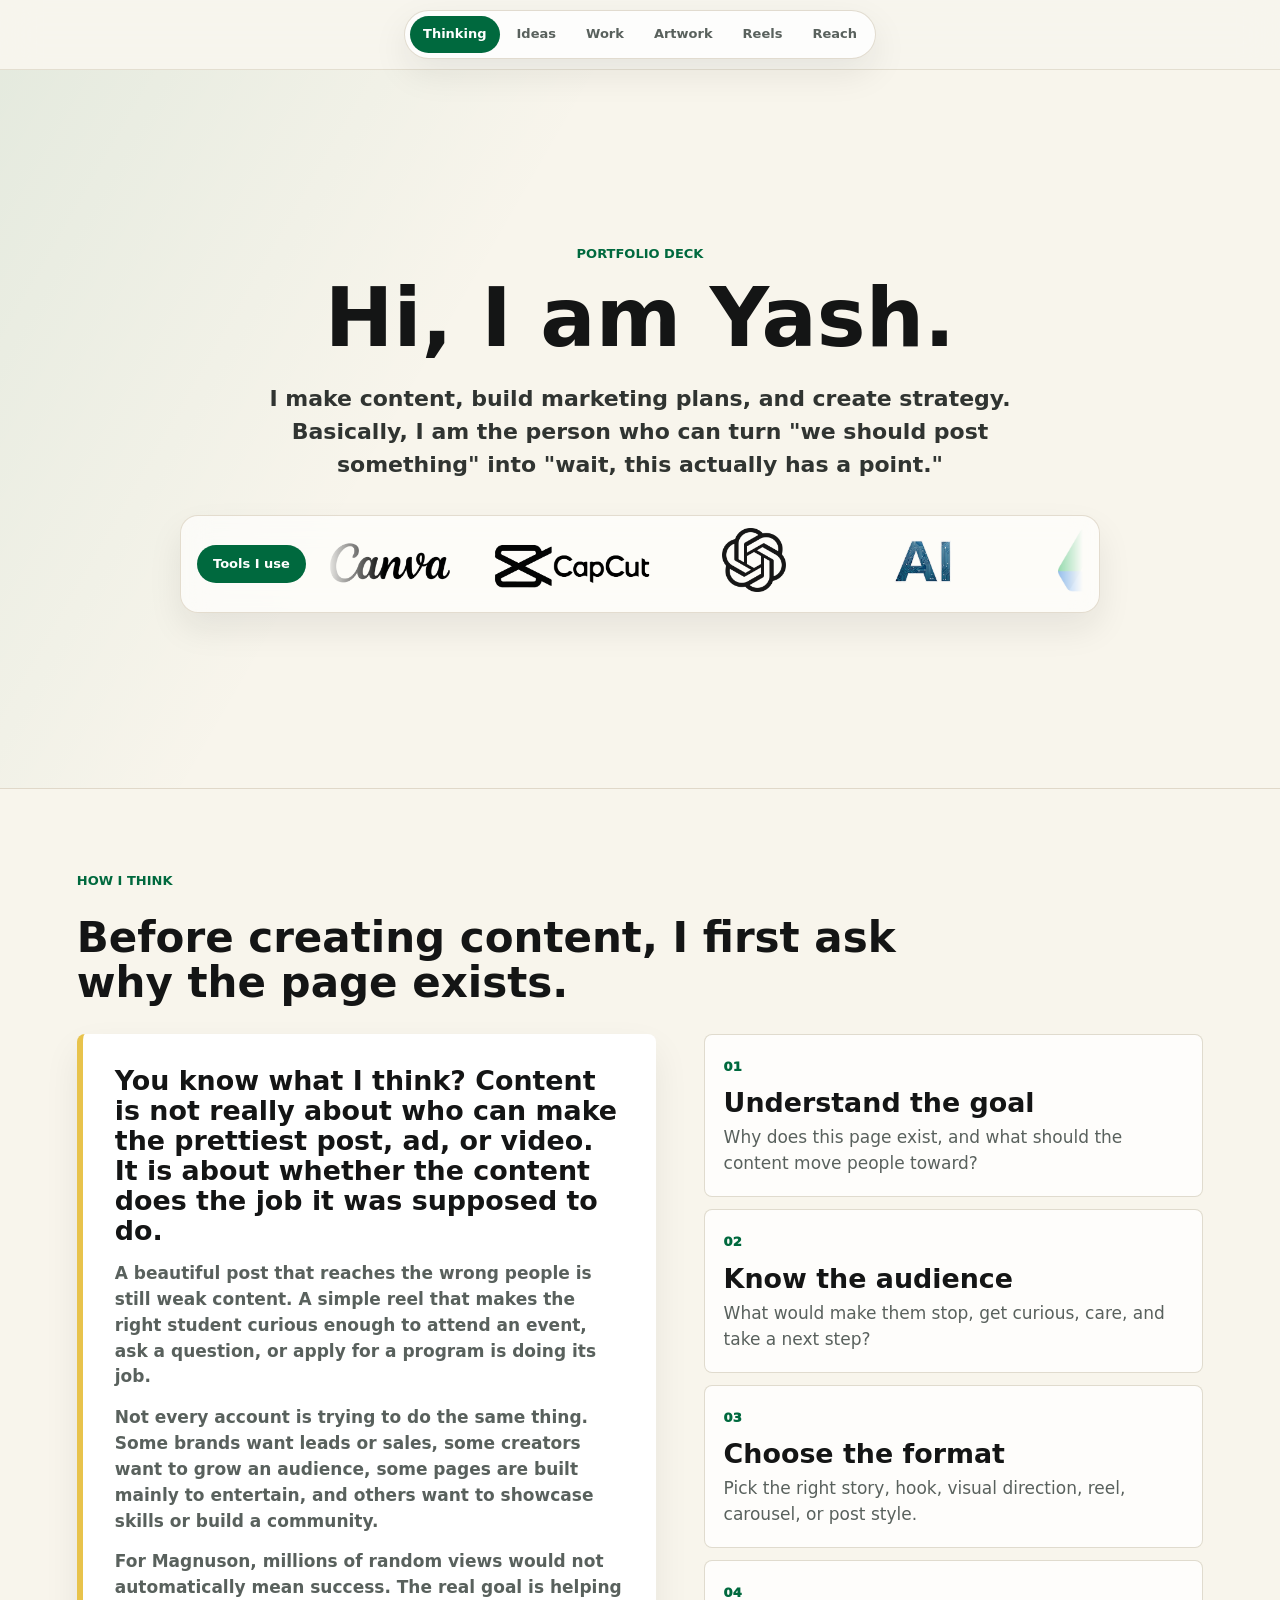
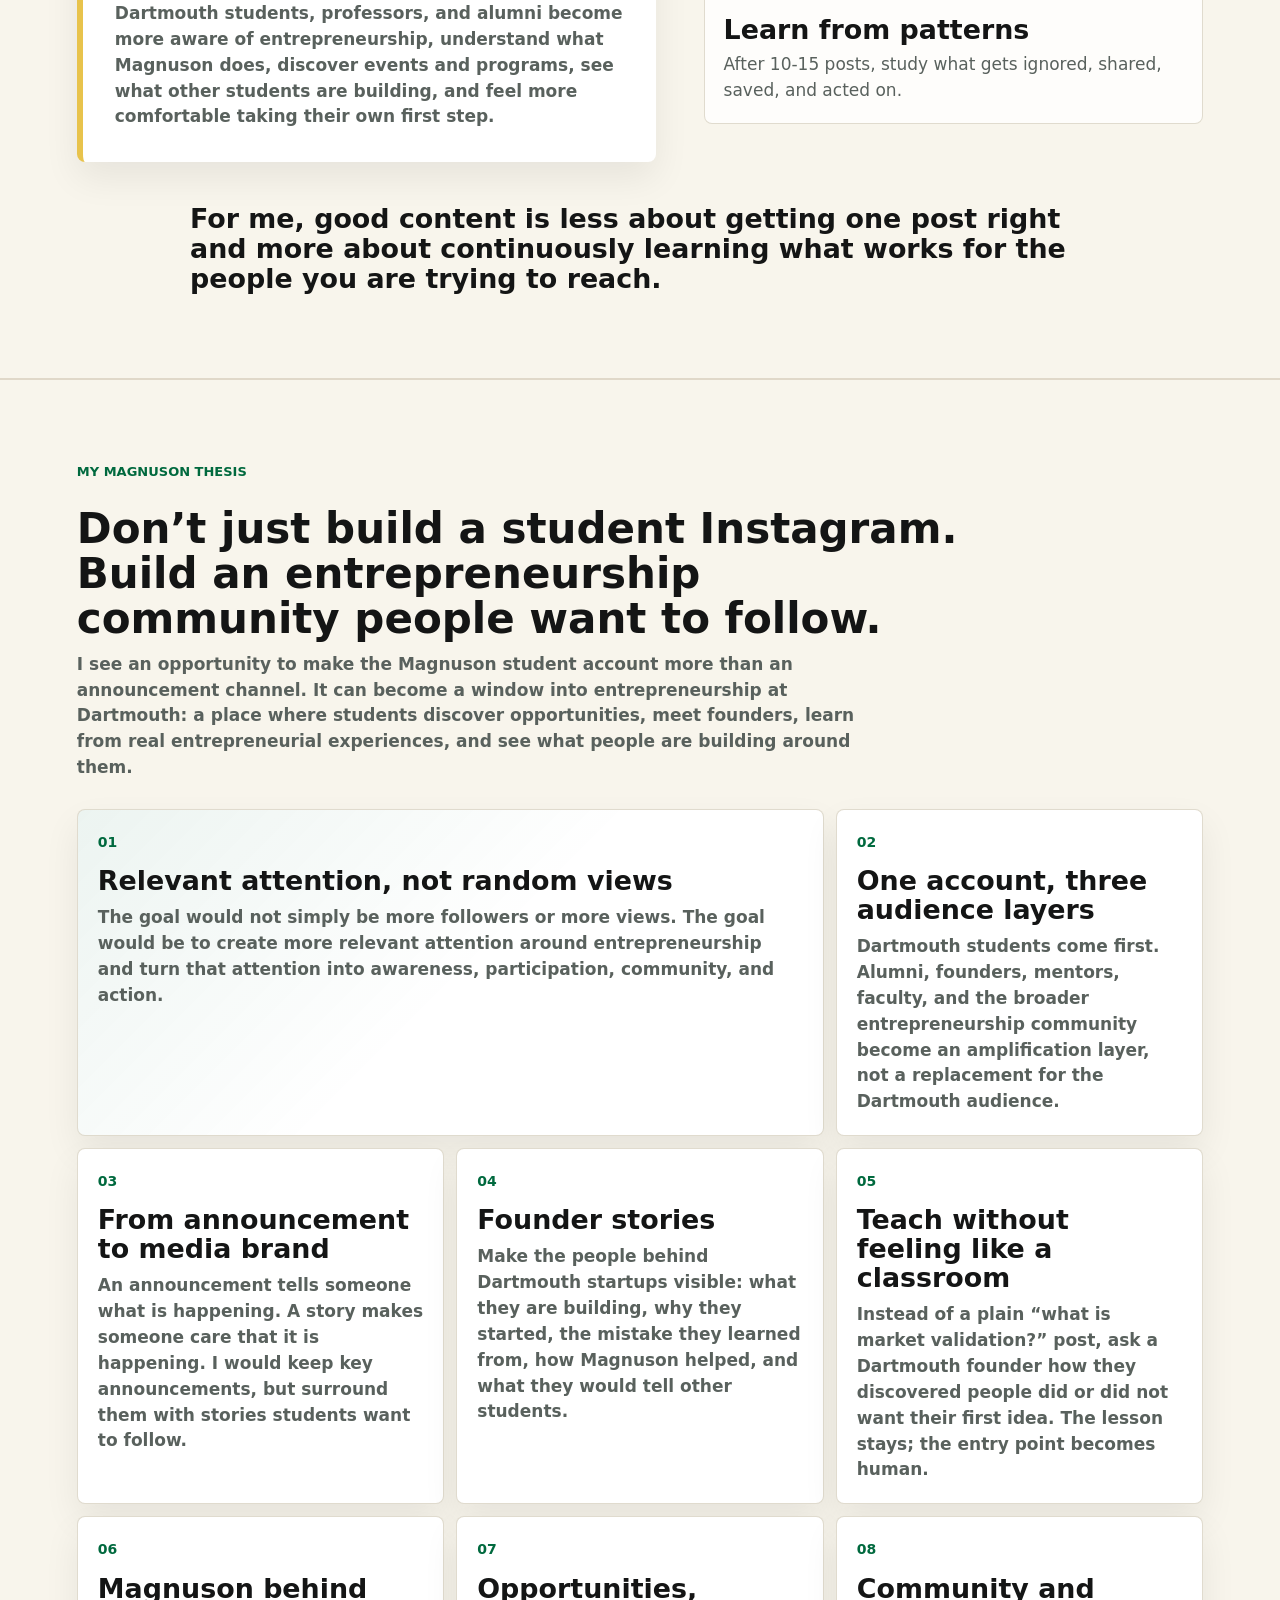
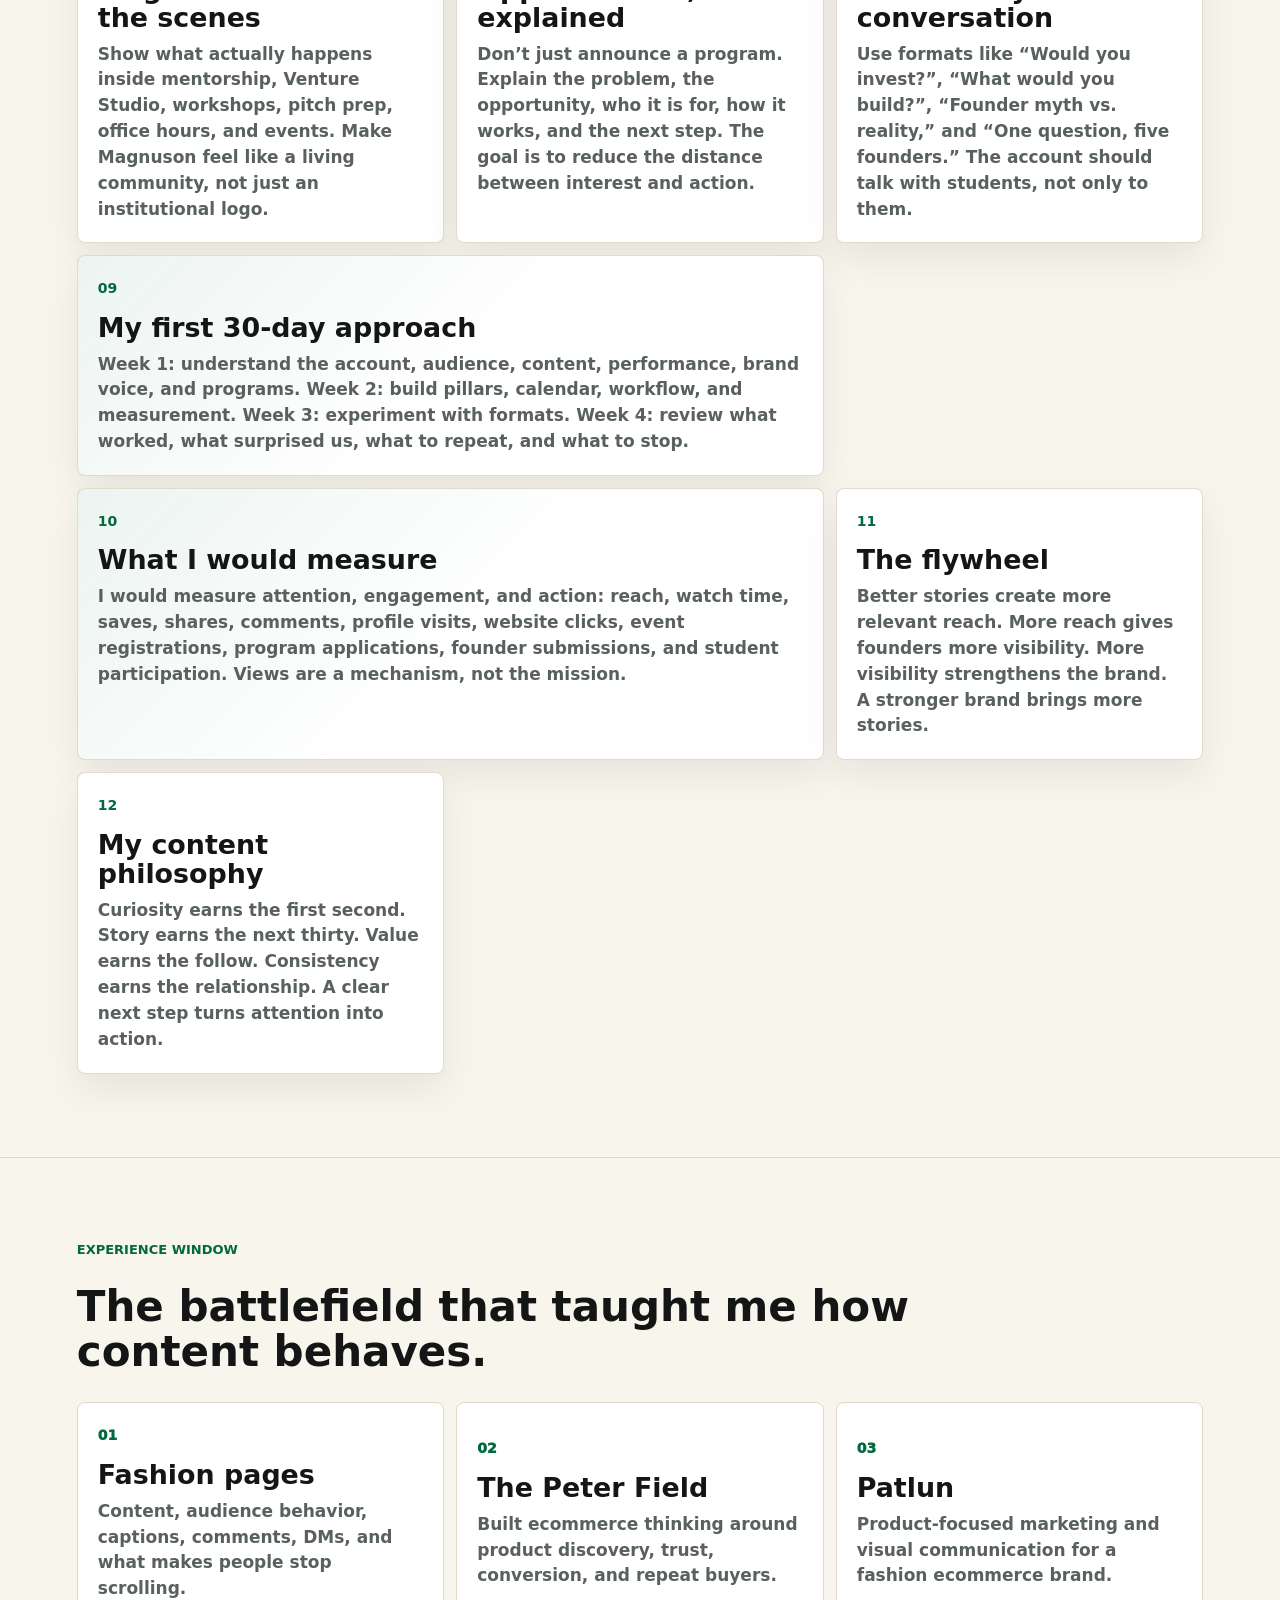
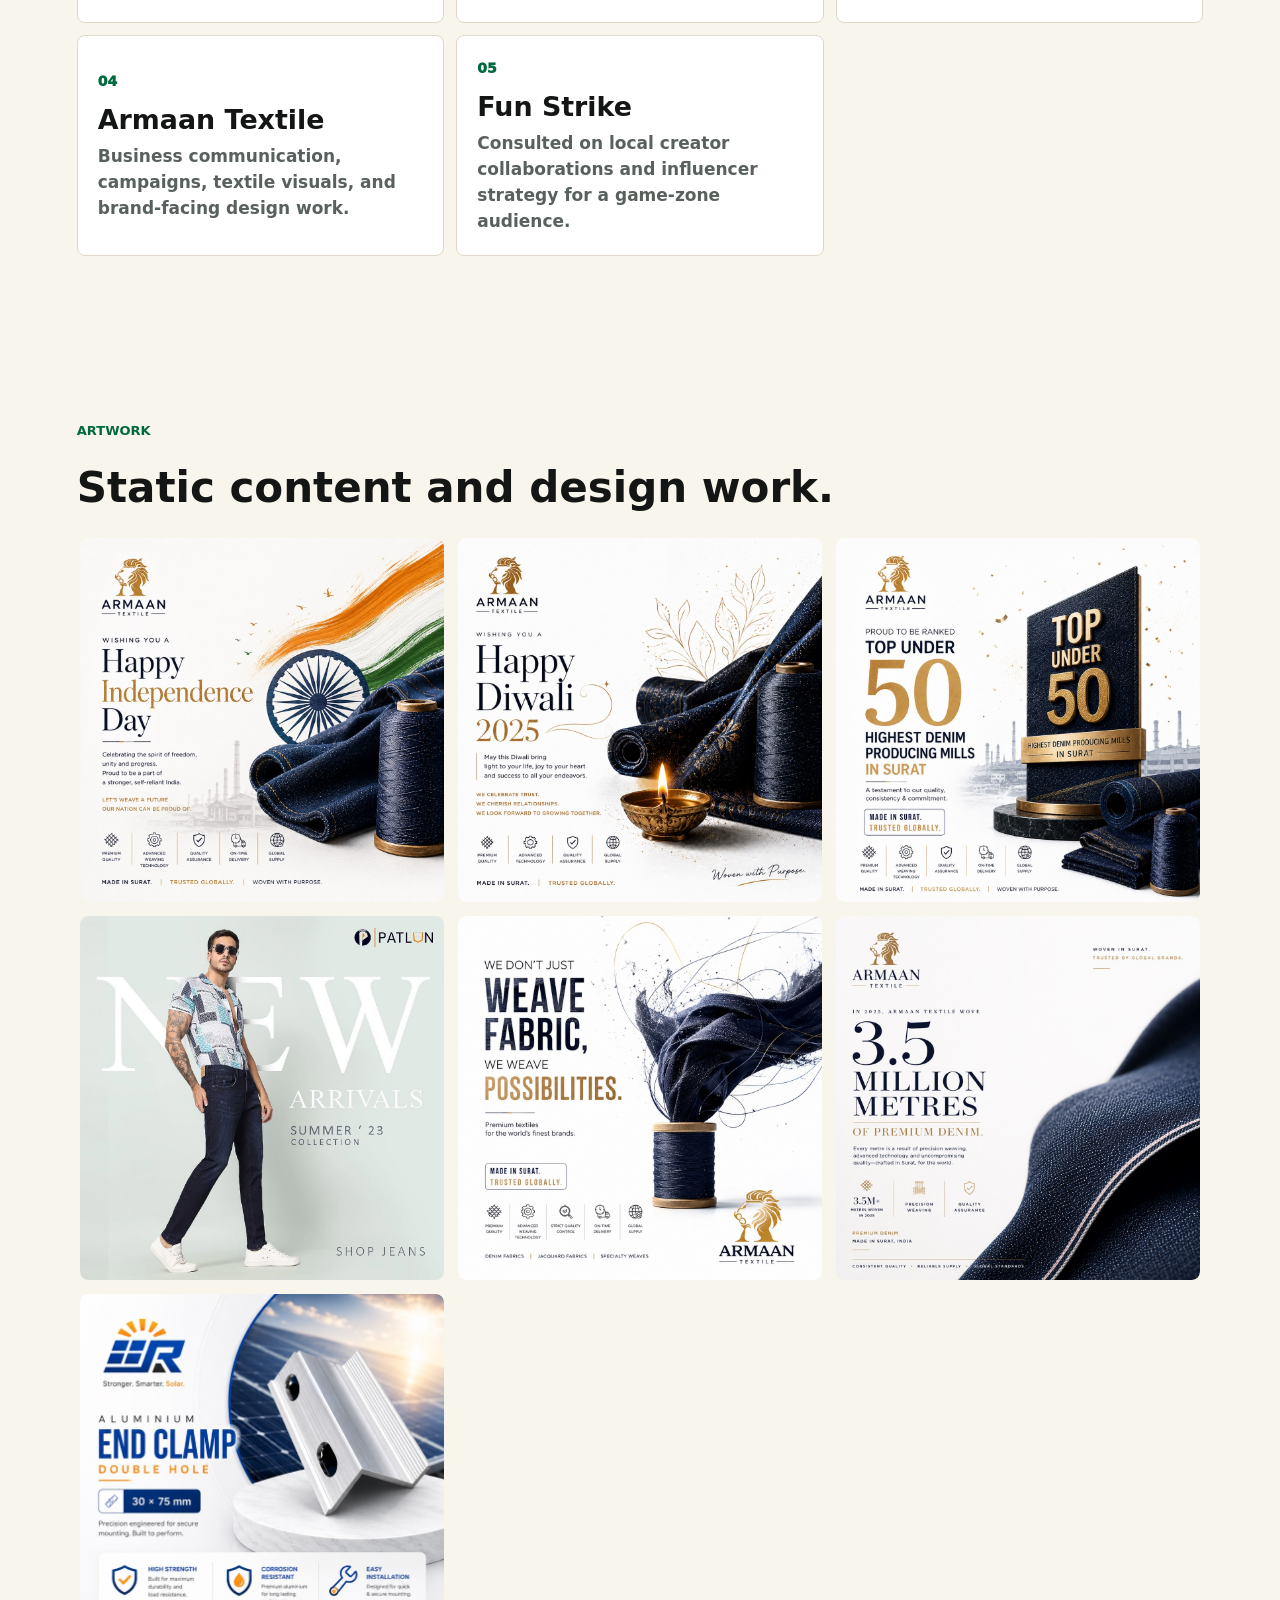
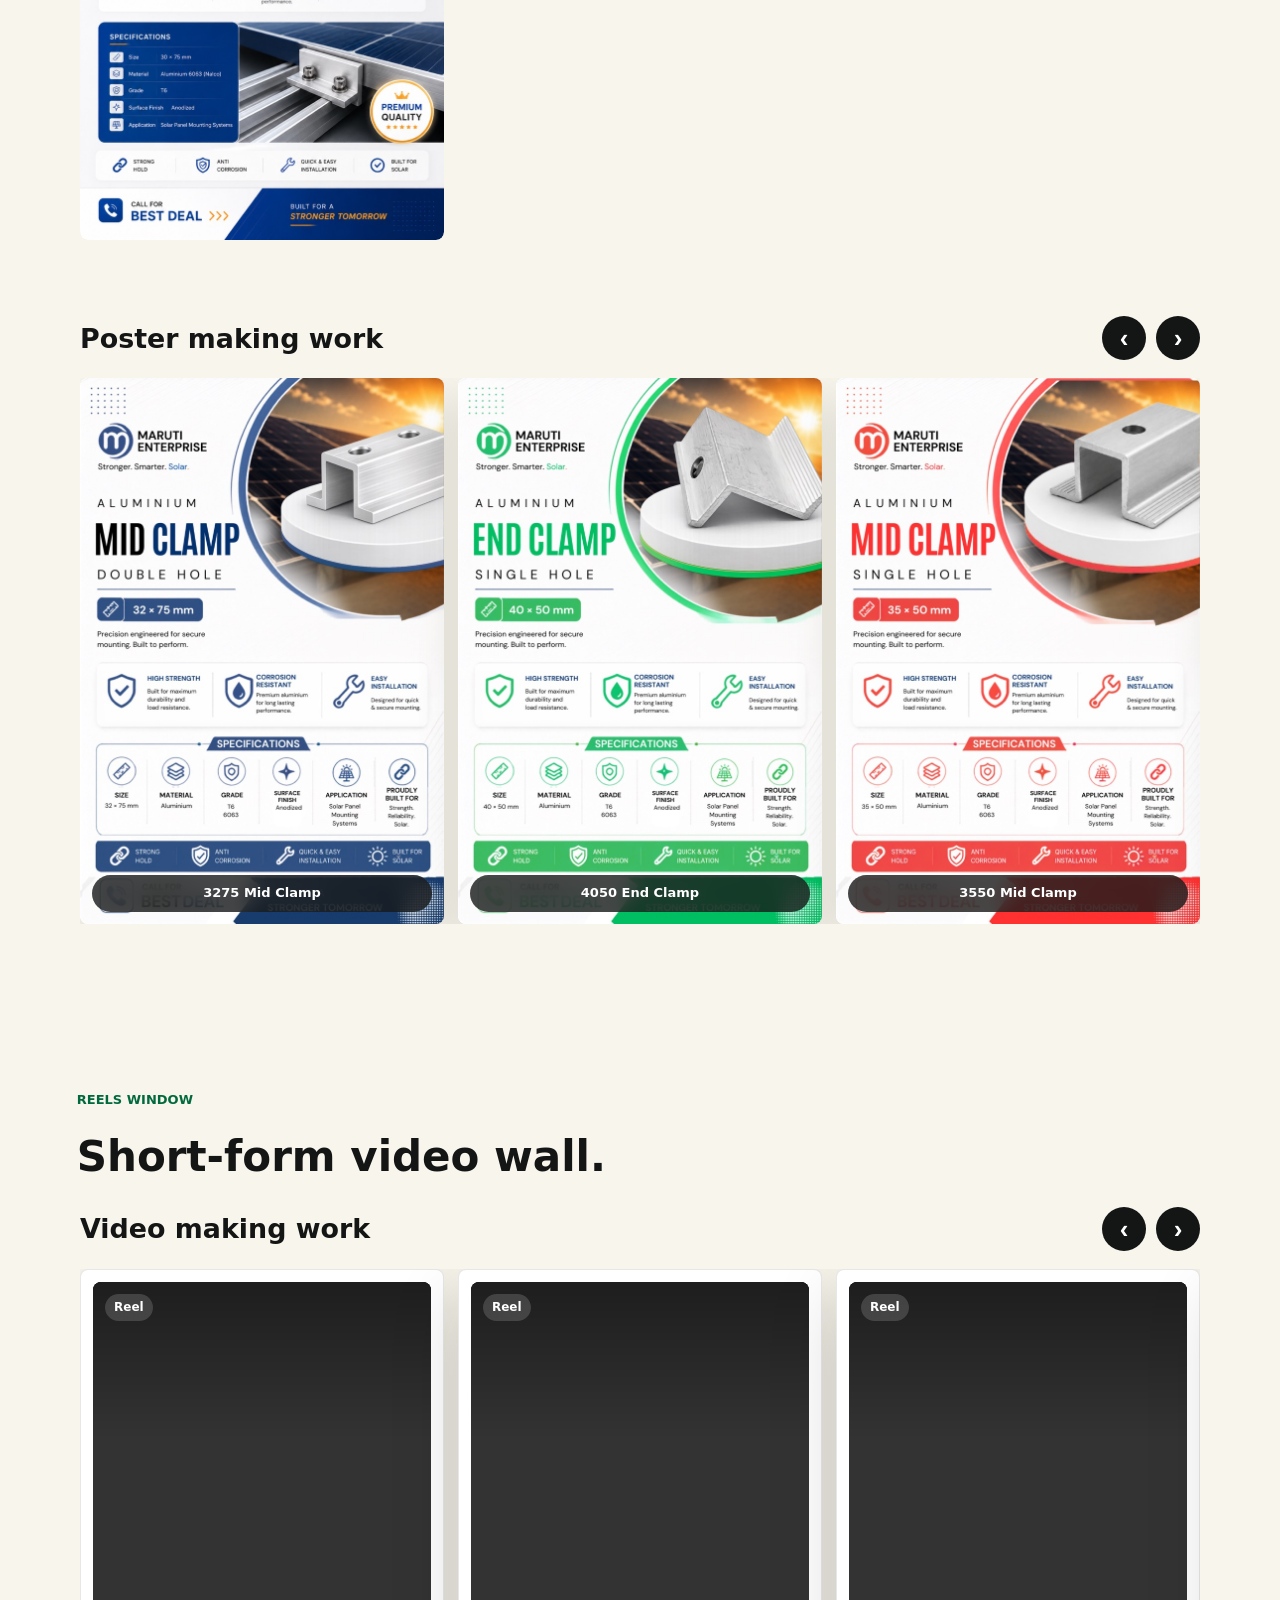
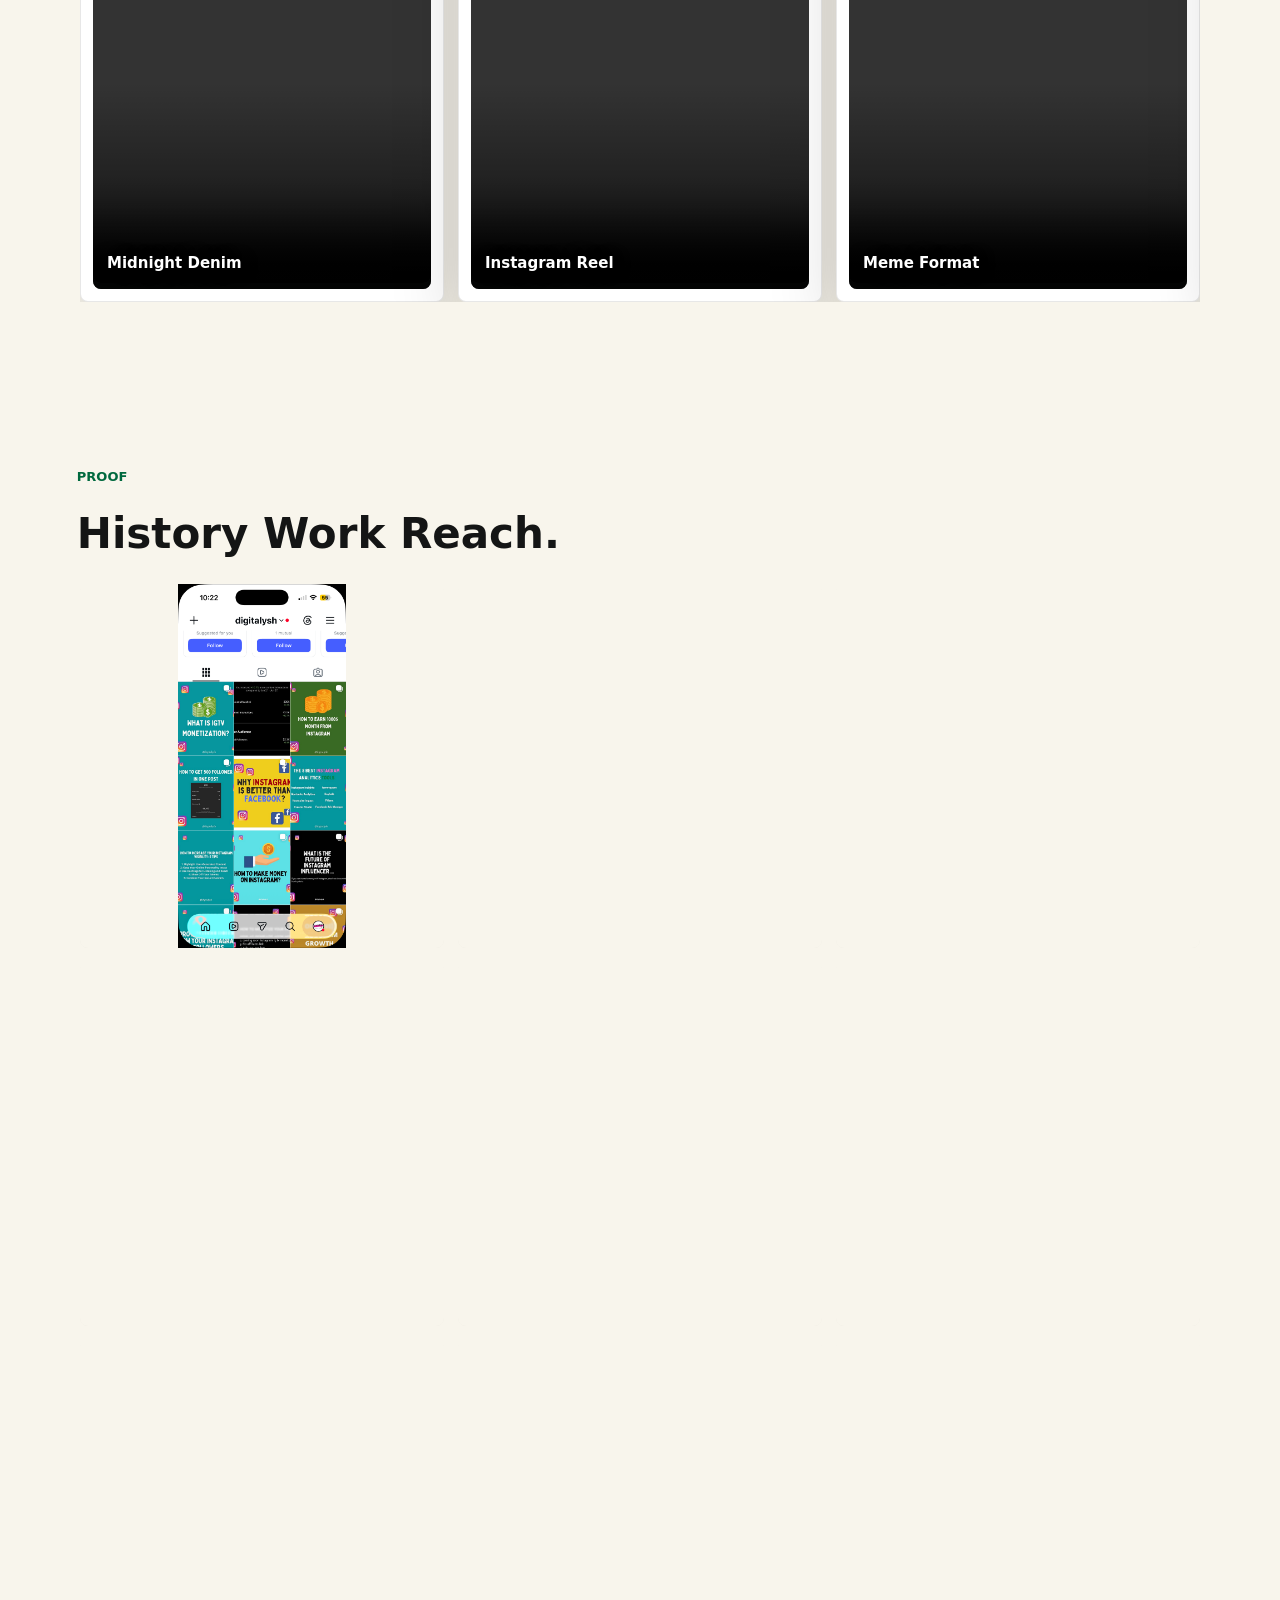
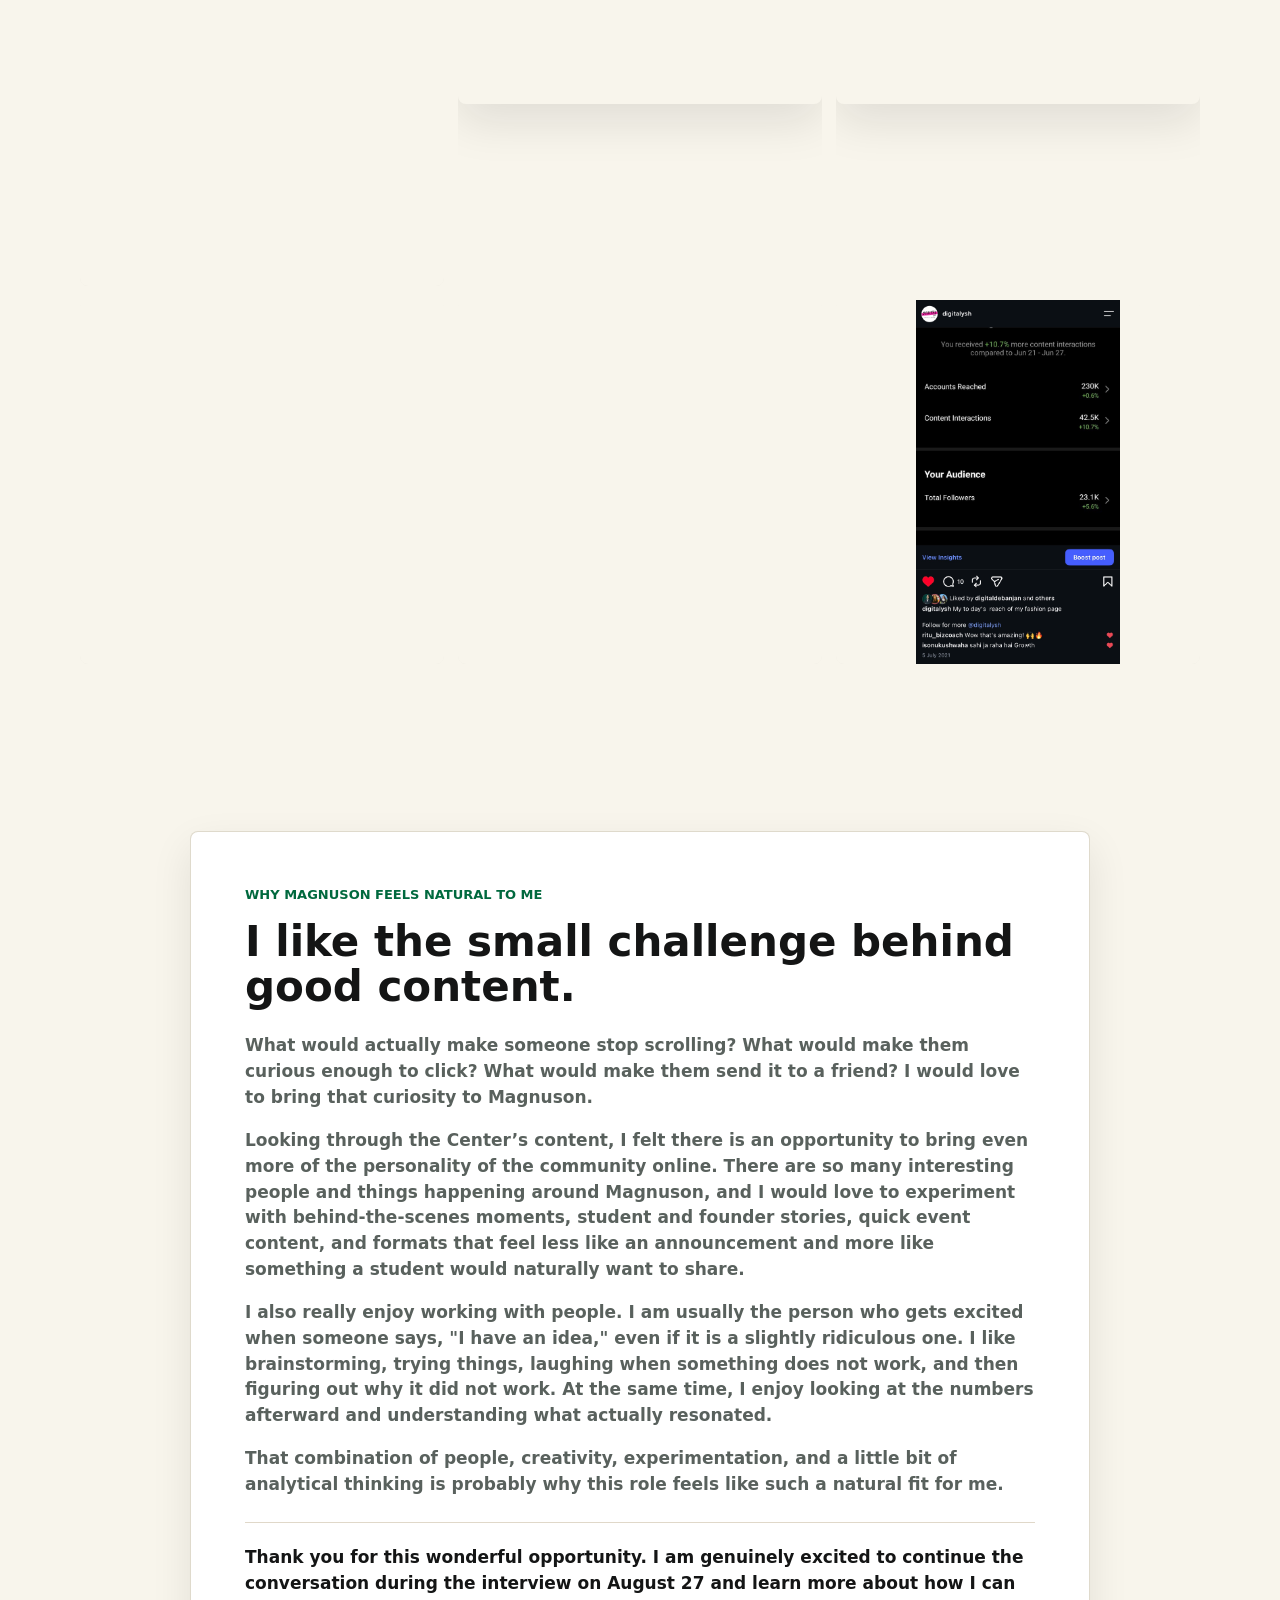
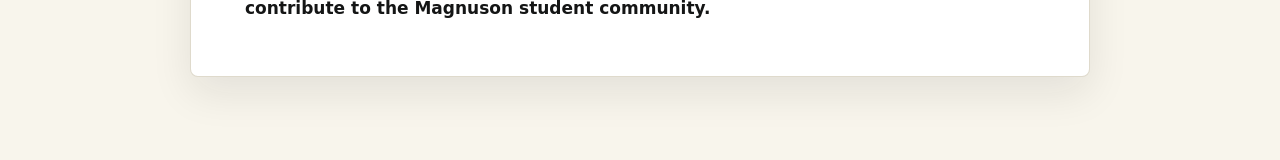
==== commit 745c0cec: "Restore reach proof section" ====
--- a/website/index.html
+++ b/website/index.html
@@ -18,6 +18,7 @@
         <a href="#experience">Work</a>
         <a href="#graphics">Artwork</a>
         <a href="#video">Reels</a>
+        <a href="#history">Reach</a>
       </nav>
     </header>
 
@@ -43,6 +44,7 @@
                 <span><img src="assets/tool-logos/googlesheets.jpg-removebg-preview.png" alt="Google Sheets" /></span>
               </div>
               <div class="tool-row" aria-hidden="true">
+                <span><img src="assets/tool-logos/Canava.jpg" alt="" /></span>
                 <span class="tool-logo-capcut"><img src="assets/tool-logos/Capcut-Logo-PNG.png" alt="" /></span>
                 <span><img src="assets/tool-logos/ChatGPT-Logo-With-Transparent-Background.webp" alt="" /></span>
                 <span><img src="assets/tool-logos/ai.jpg.png" alt="" /></span>
@@ -365,6 +367,52 @@
         </div>
       </section>
 
+      <section id="history" class="section visual-section">
+        <div class="section-title">
+          <p class="eyebrow">Proof</p>
+          <h2>History Work Reach.</h2>
+        </div>
+
+        <div class="art-grid">
+          <a class="art-card" href="assets/proof-images/IMG_3012.PNG" target="_blank" rel="noreferrer">
+            <img src="assets/proof-images/IMG_3012.PNG" alt="History work reach" loading="lazy" decoding="async" />
+          </a>
+          <a class="art-card" href="assets/proof-images/IMG_3013.jpg" target="_blank" rel="noreferrer">
+            <img src="assets/proof-images/IMG_3013.jpg" alt="History work reach" loading="lazy" decoding="async" />
+          </a>
+          <a class="art-card" href="assets/proof-images/IMG_3019.PNG" target="_blank" rel="noreferrer">
+            <img src="assets/proof-images/IMG_3019.PNG" alt="History work reach" loading="lazy" decoding="async" />
+          </a>
+          <a class="art-card" href="assets/proof-images/IMG_3020.PNG" target="_blank" rel="noreferrer">
+            <img src="assets/proof-images/IMG_3020.PNG" alt="History work reach" loading="lazy" decoding="async" />
+          </a>
+          <a class="art-card" href="assets/proof-images/IMG_3021.PNG" target="_blank" rel="noreferrer">
+            <img src="assets/proof-images/IMG_3021.PNG" alt="History work reach" loading="lazy" decoding="async" />
+          </a>
+          <a class="art-card" href="assets/proof-images/IMG_3022.PNG" target="_blank" rel="noreferrer">
+            <img src="assets/proof-images/IMG_3022.PNG" alt="History work reach" loading="lazy" decoding="async" />
+          </a>
+          <a class="art-card" href="assets/proof-images/IMG_3023.PNG" target="_blank" rel="noreferrer">
+            <img src="assets/proof-images/IMG_3023.PNG" alt="History work reach" loading="lazy" decoding="async" />
+          </a>
+          <a class="art-card" href="assets/proof-images/IMG_3024.PNG" target="_blank" rel="noreferrer">
+            <img src="assets/proof-images/IMG_3024.PNG" alt="History work reach" loading="lazy" decoding="async" />
+          </a>
+          <a class="art-card" href="assets/proof-images/IMG_3025.PNG" target="_blank" rel="noreferrer">
+            <img src="assets/proof-images/IMG_3025.PNG" alt="History work reach" loading="lazy" decoding="async" />
+          </a>
+          <a class="art-card" href="assets/proof-images/IMG_3026.PNG" target="_blank" rel="noreferrer">
+            <img src="assets/proof-images/IMG_3026.PNG" alt="History work reach" loading="lazy" decoding="async" />
+          </a>
+          <a class="art-card" href="assets/proof-images/IMG_3028.PNG" target="_blank" rel="noreferrer">
+            <img src="assets/proof-images/IMG_3028.PNG" alt="History work reach" loading="lazy" decoding="async" />
+          </a>
+          <a class="art-card" href="assets/proof-images/IMG_3062.jpg" target="_blank" rel="noreferrer">
+            <img src="assets/proof-images/IMG_3062.jpg" alt="History work reach" loading="lazy" decoding="async" />
+          </a>
+        </div>
+      </section>
+
       <section class="section closing-section">
         <div class="closing-card">
           <p class="eyebrow">Why Magnuson feels natural to me</p>
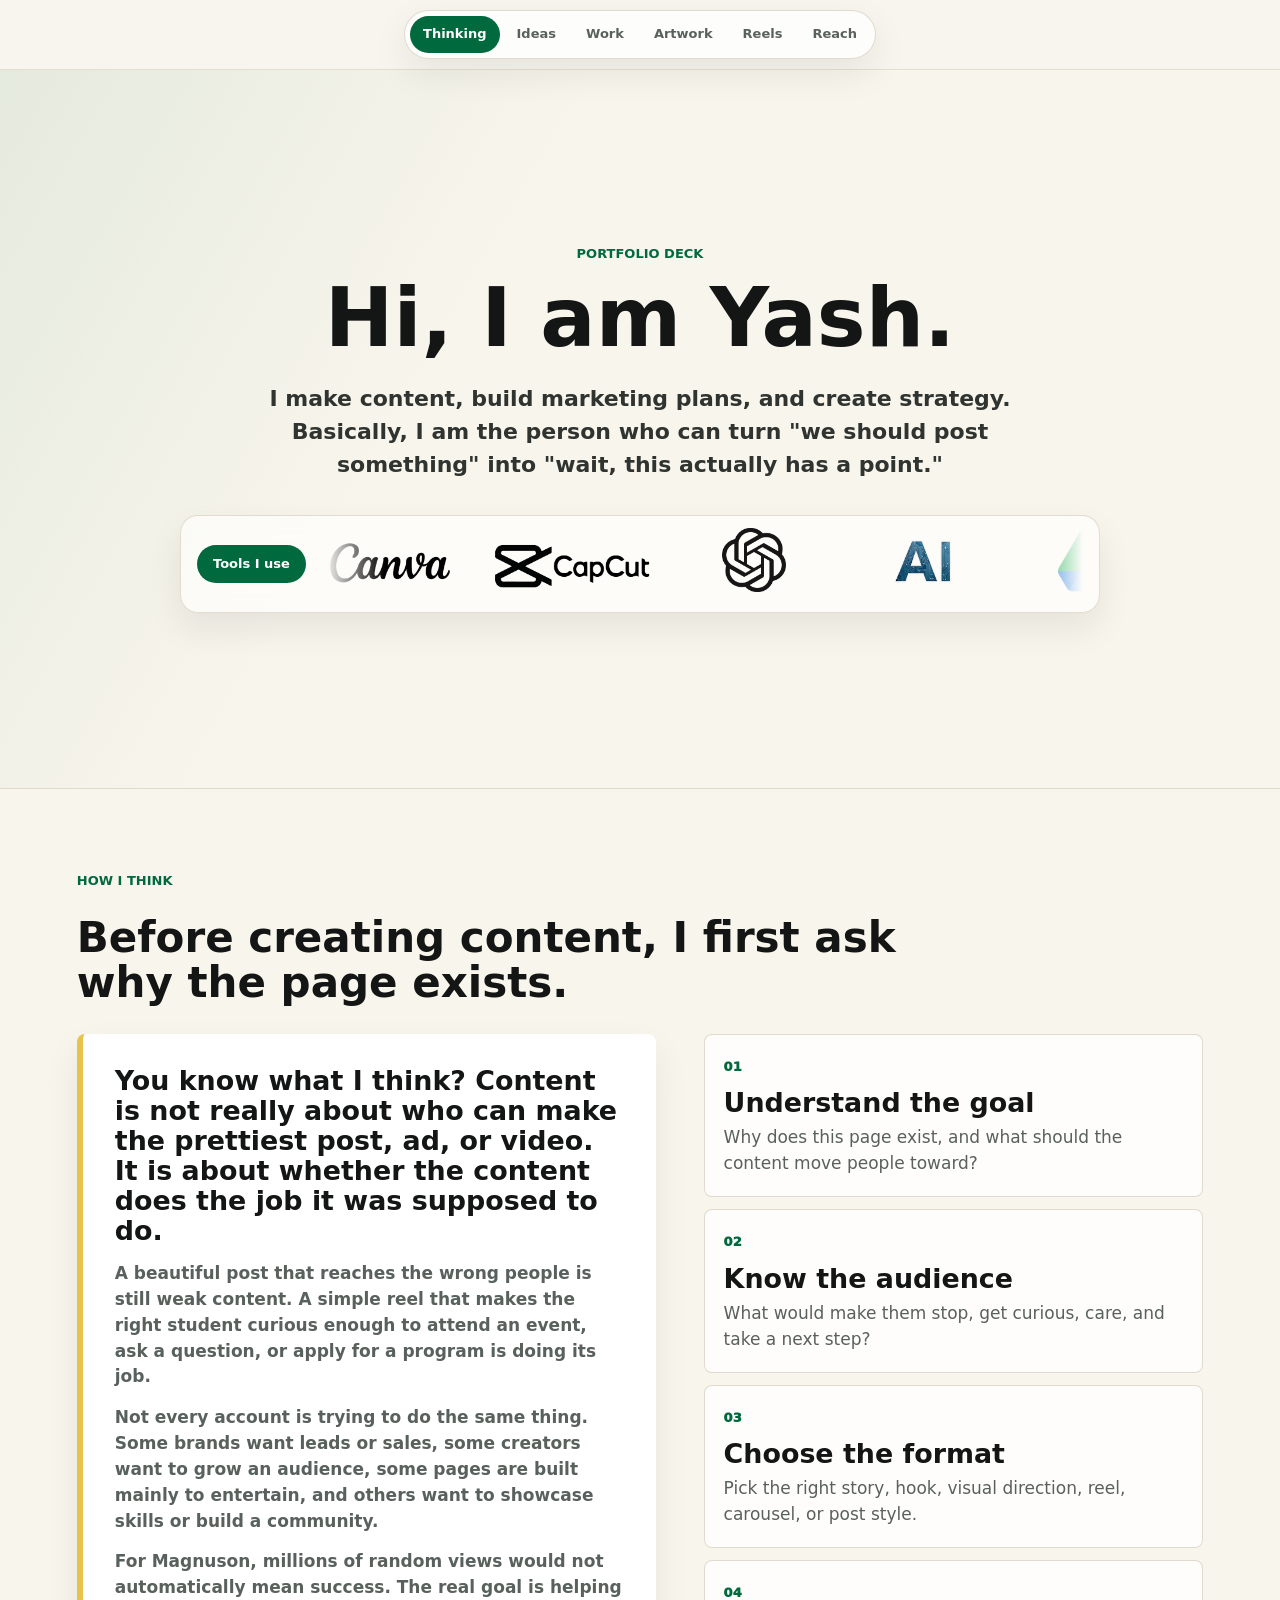
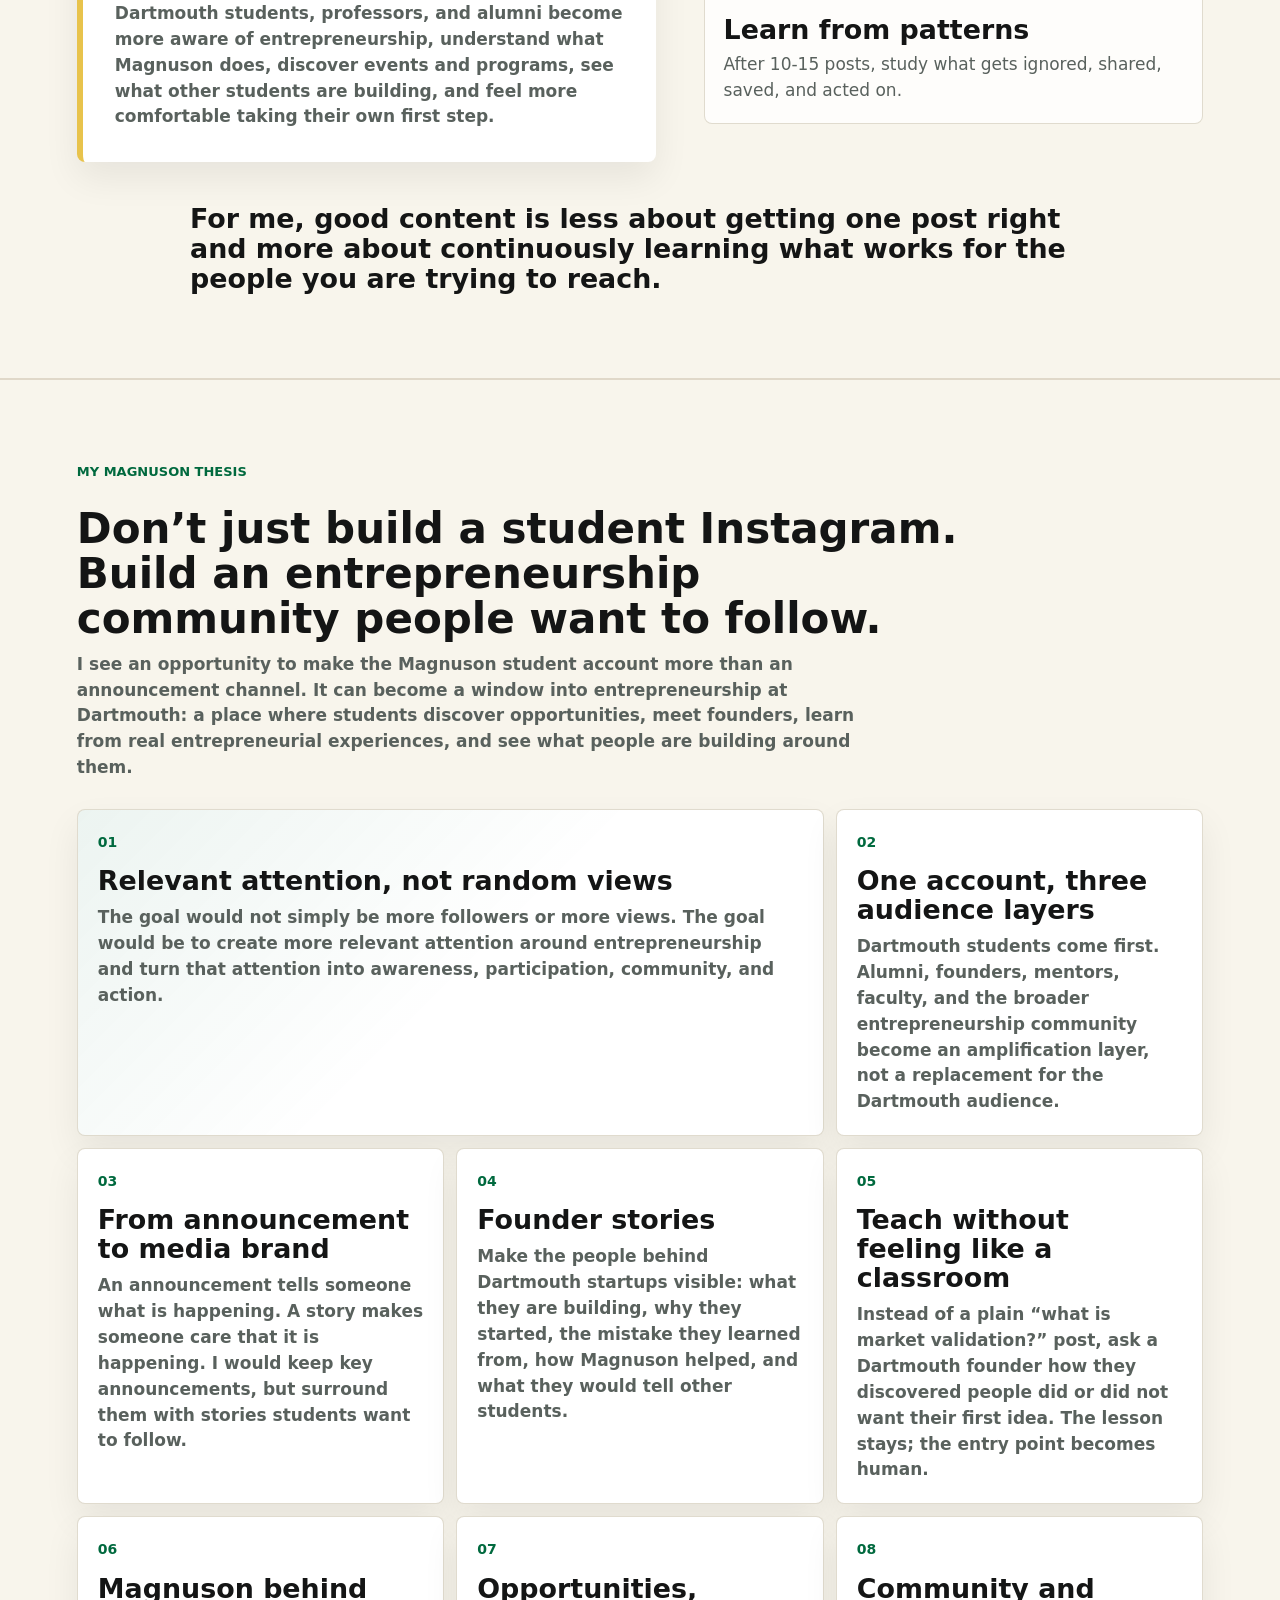
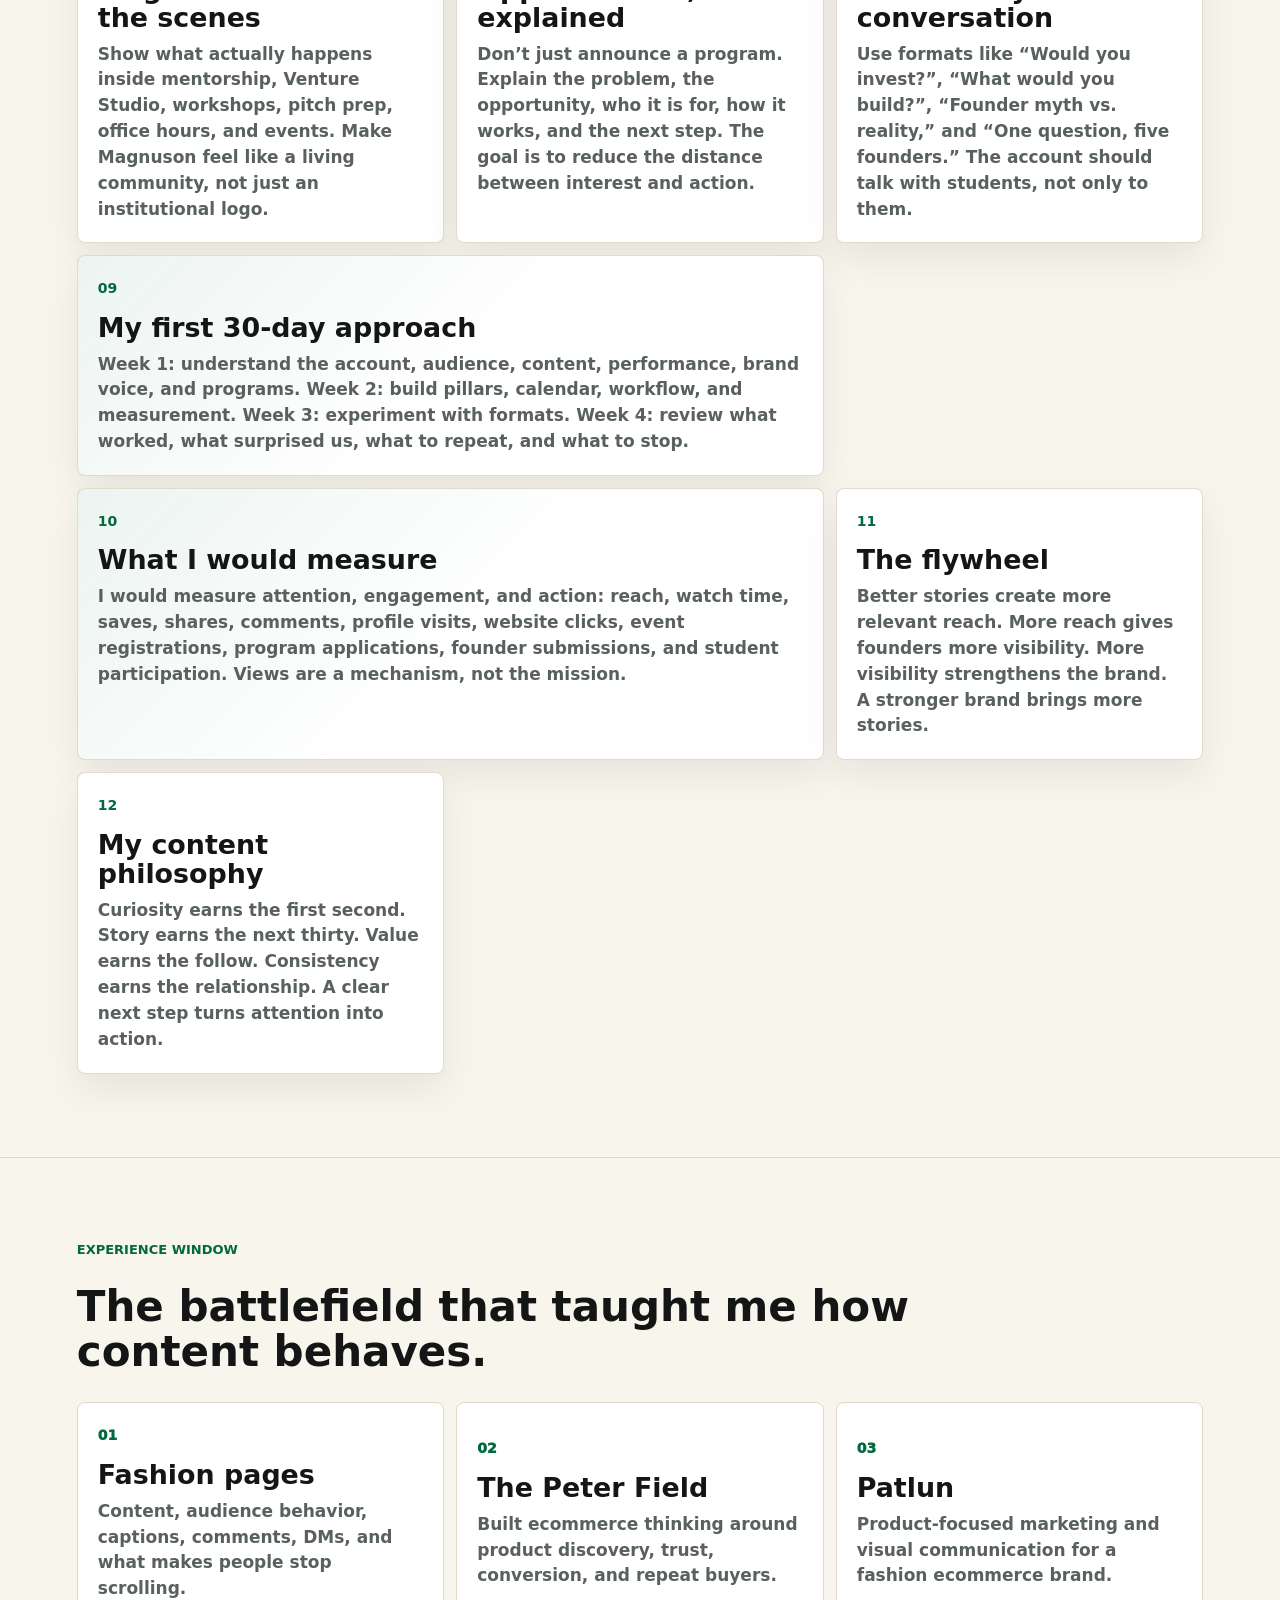
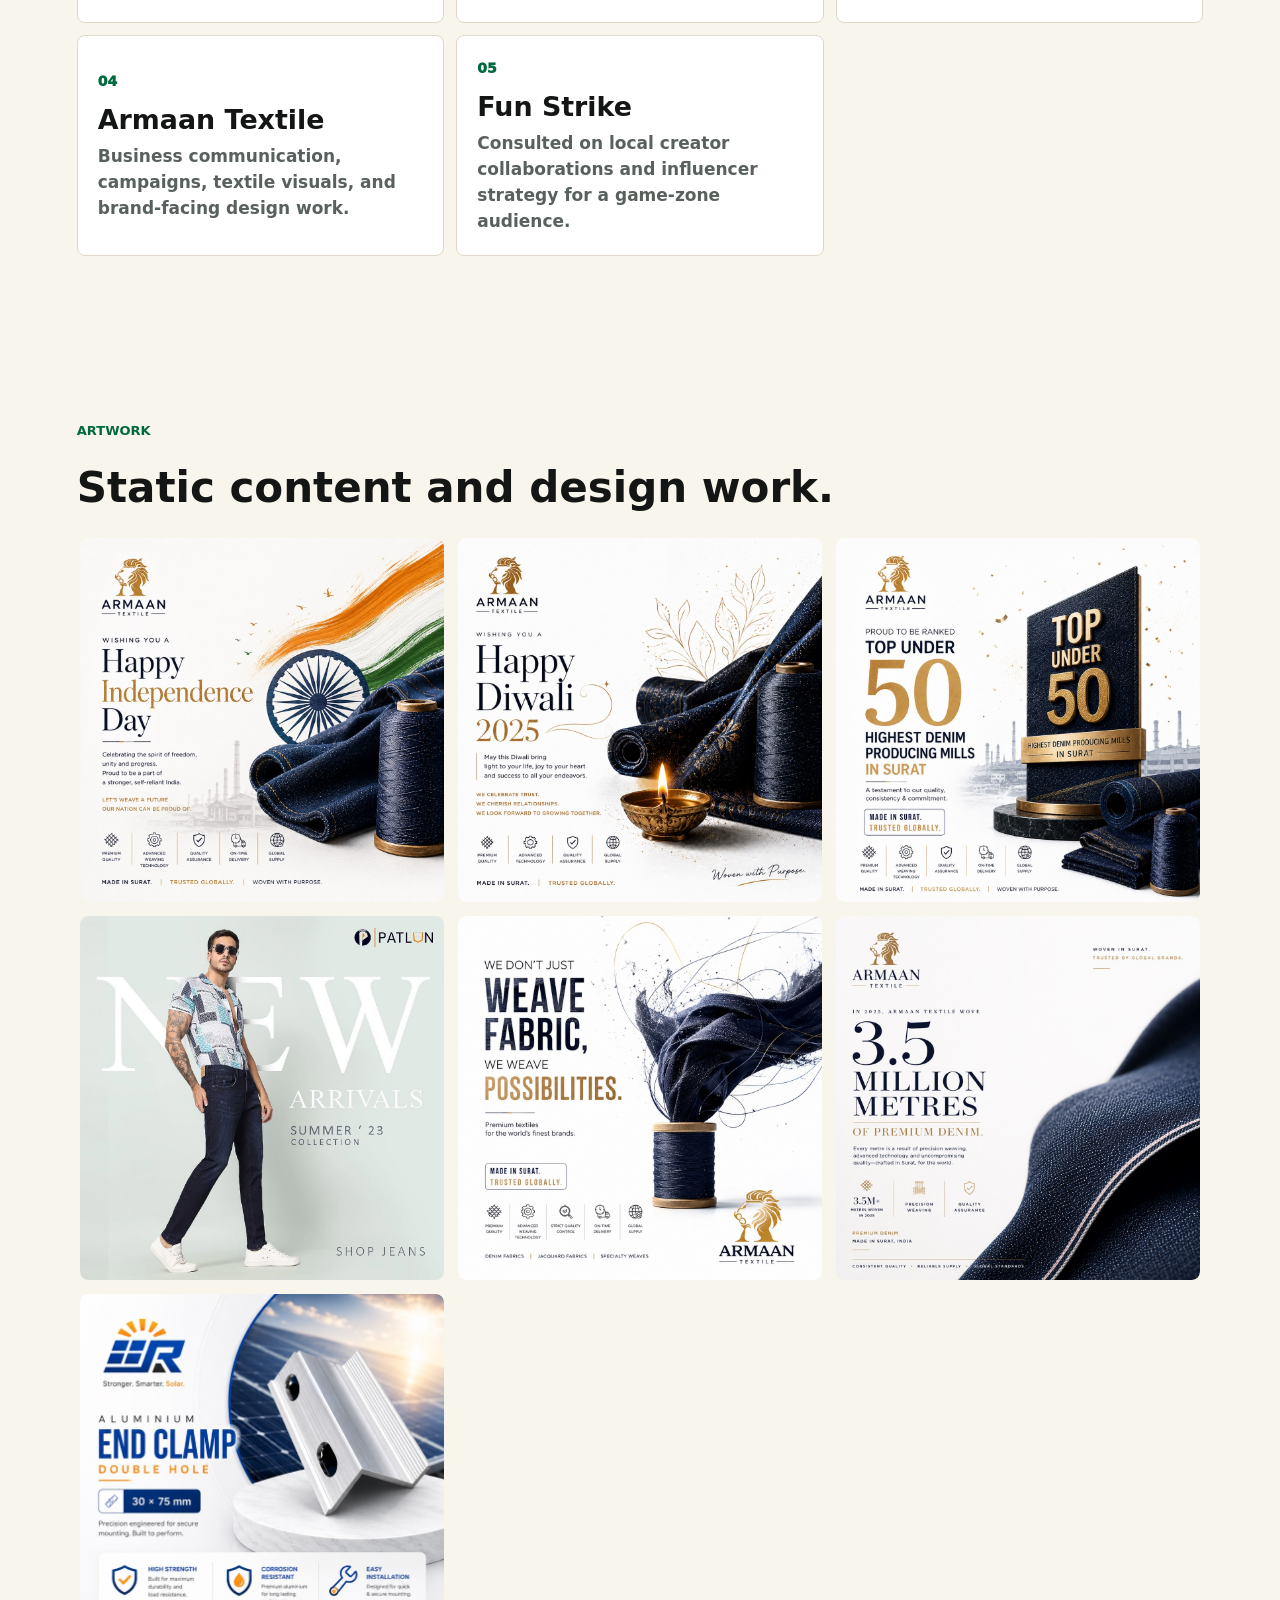
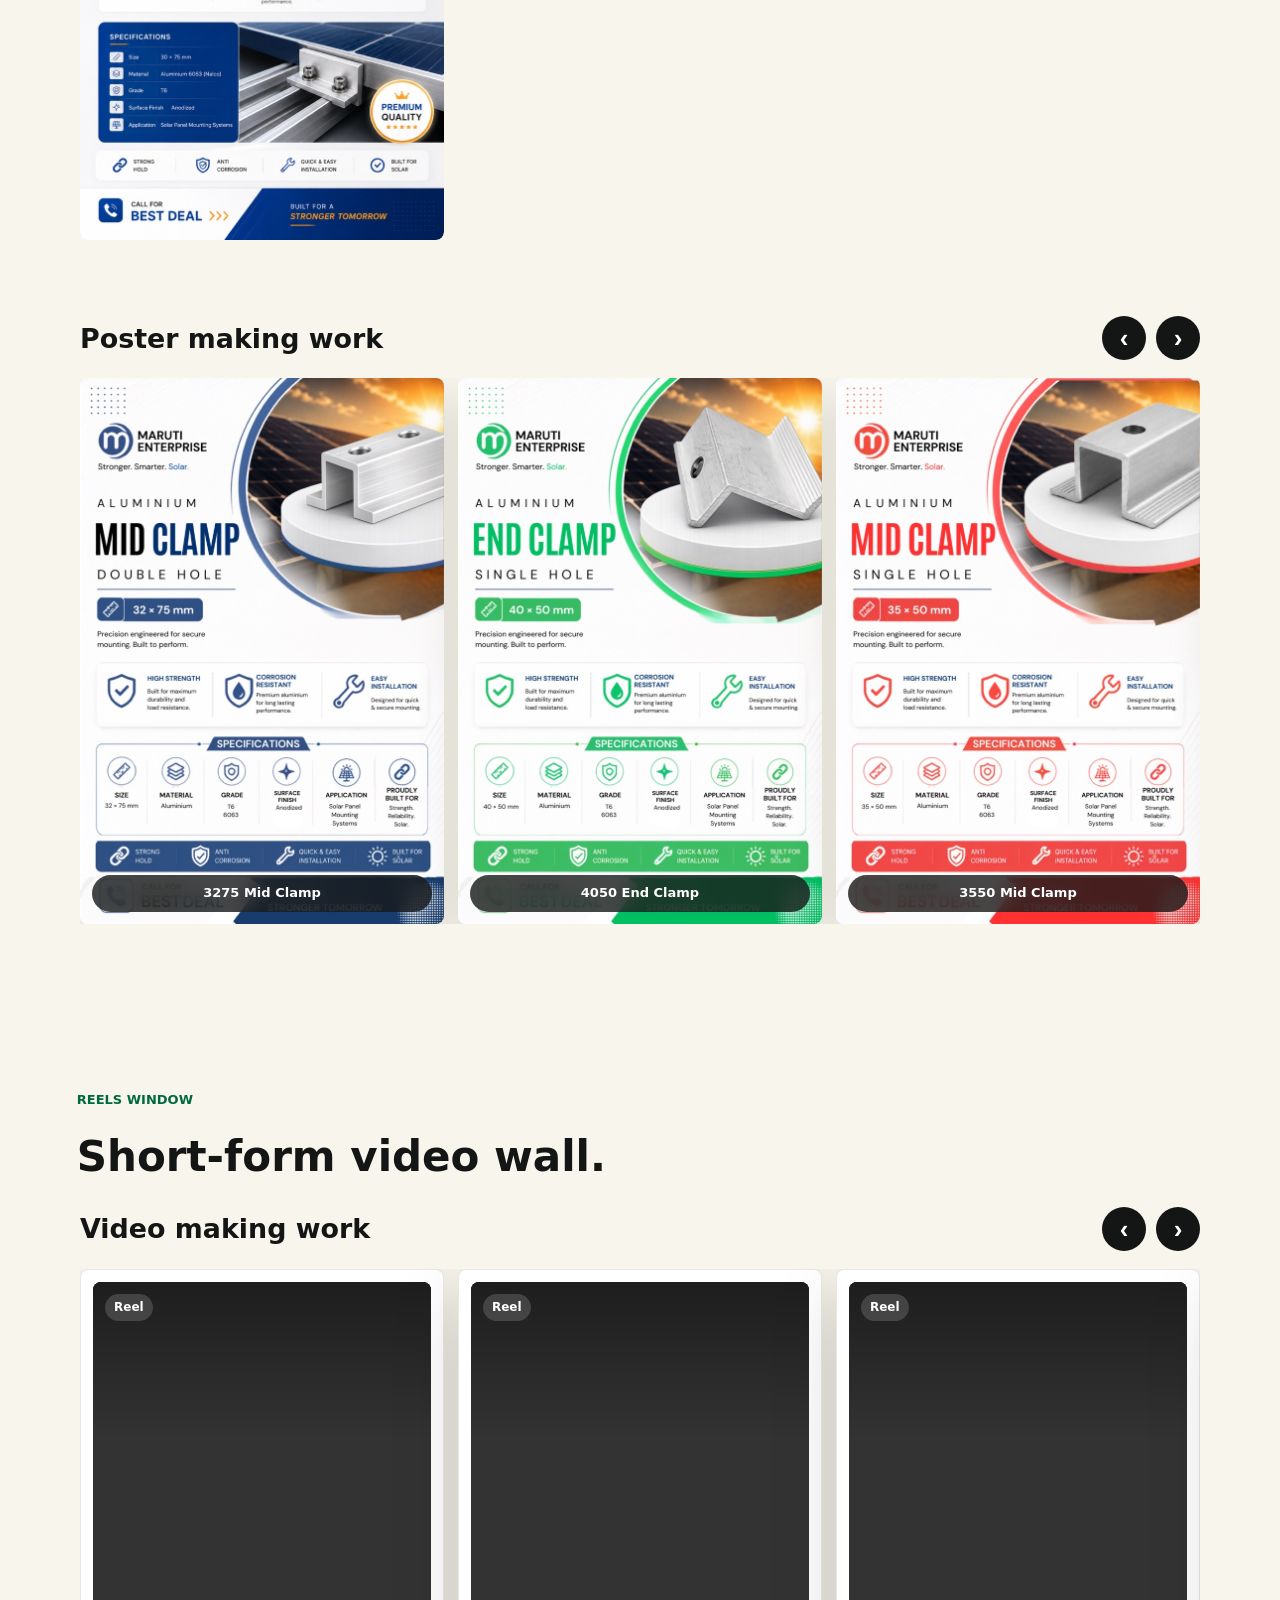
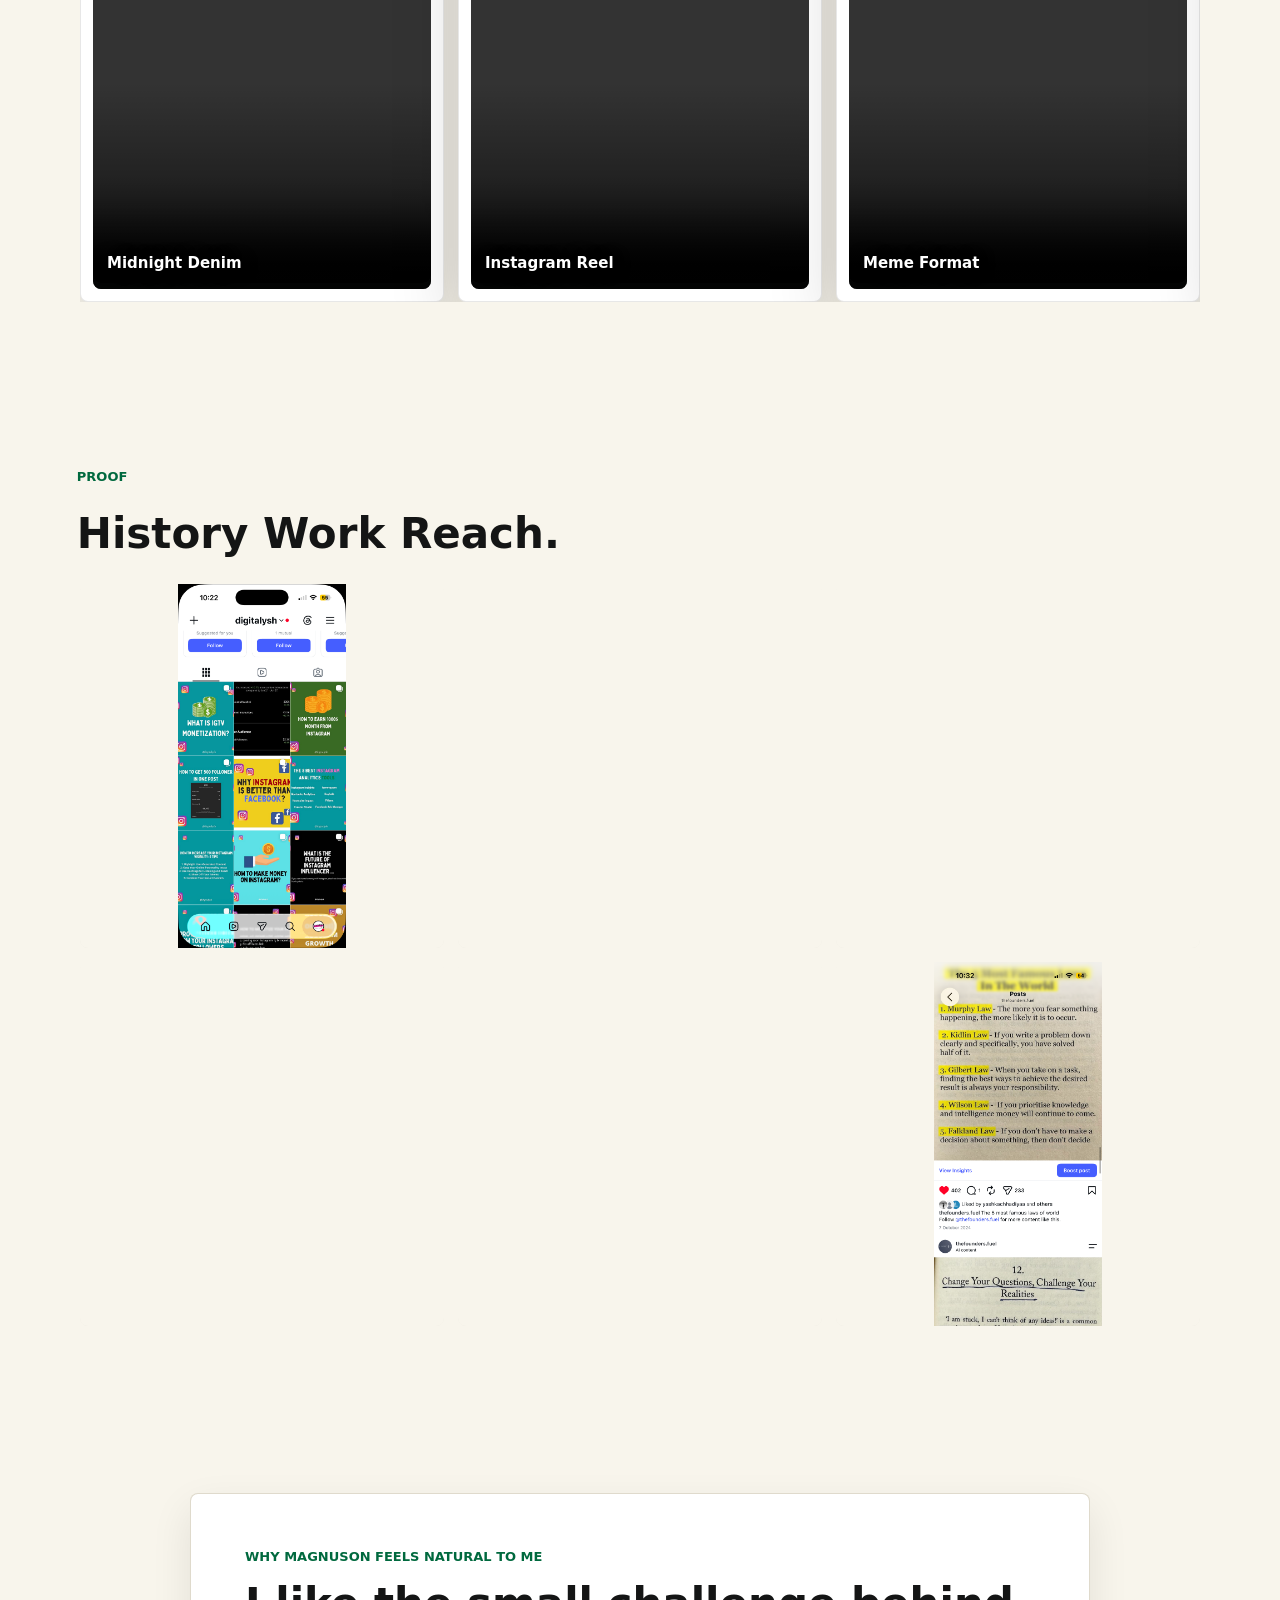
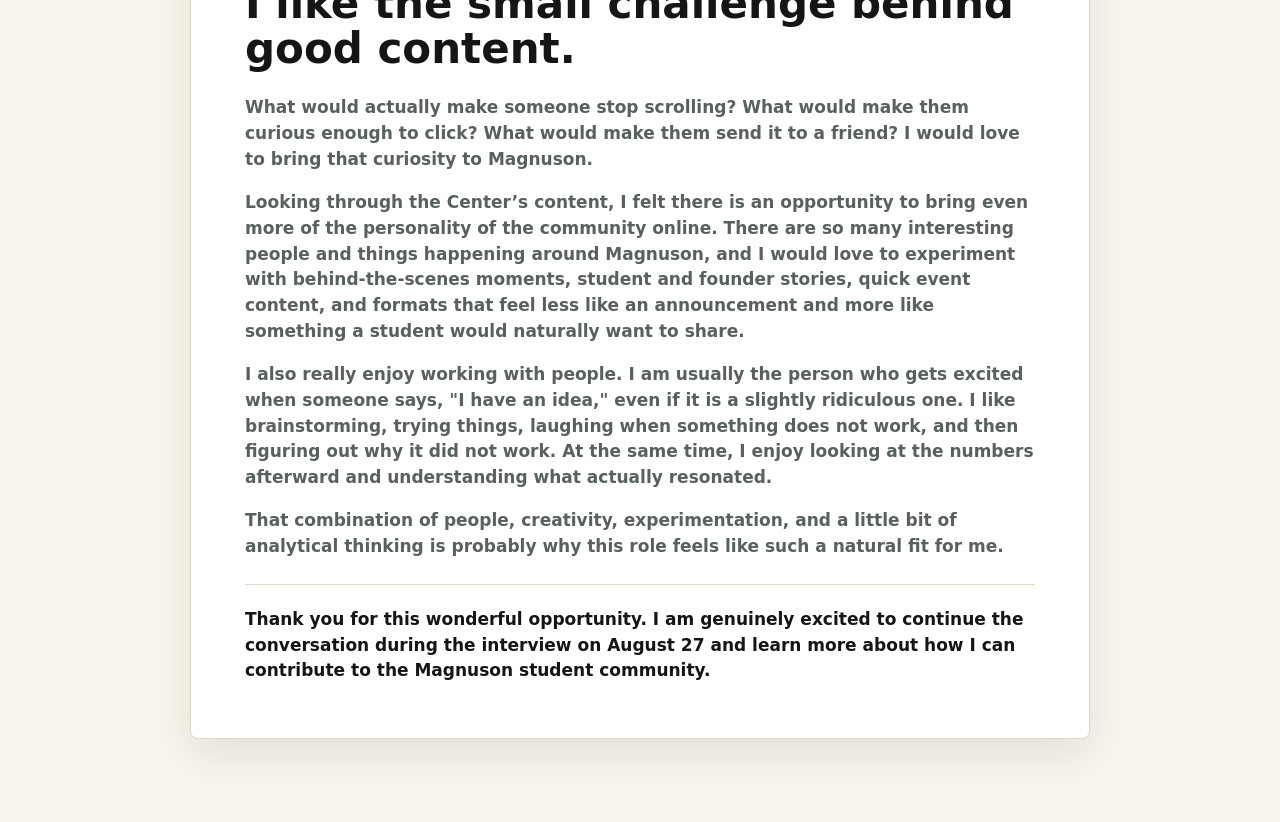
==== commit e3f17d3d: "Trim proof images to selected set" ====
--- a/website/index.html
+++ b/website/index.html
@@ -389,26 +389,8 @@
           <a class="art-card" href="assets/proof-images/IMG_3021.PNG" target="_blank" rel="noreferrer">
             <img src="assets/proof-images/IMG_3021.PNG" alt="History work reach" loading="lazy" decoding="async" />
           </a>
-          <a class="art-card" href="assets/proof-images/IMG_3022.PNG" target="_blank" rel="noreferrer">
-            <img src="assets/proof-images/IMG_3022.PNG" alt="History work reach" loading="lazy" decoding="async" />
-          </a>
           <a class="art-card" href="assets/proof-images/IMG_3023.PNG" target="_blank" rel="noreferrer">
             <img src="assets/proof-images/IMG_3023.PNG" alt="History work reach" loading="lazy" decoding="async" />
-          </a>
-          <a class="art-card" href="assets/proof-images/IMG_3024.PNG" target="_blank" rel="noreferrer">
-            <img src="assets/proof-images/IMG_3024.PNG" alt="History work reach" loading="lazy" decoding="async" />
-          </a>
-          <a class="art-card" href="assets/proof-images/IMG_3025.PNG" target="_blank" rel="noreferrer">
-            <img src="assets/proof-images/IMG_3025.PNG" alt="History work reach" loading="lazy" decoding="async" />
-          </a>
-          <a class="art-card" href="assets/proof-images/IMG_3026.PNG" target="_blank" rel="noreferrer">
-            <img src="assets/proof-images/IMG_3026.PNG" alt="History work reach" loading="lazy" decoding="async" />
-          </a>
-          <a class="art-card" href="assets/proof-images/IMG_3028.PNG" target="_blank" rel="noreferrer">
-            <img src="assets/proof-images/IMG_3028.PNG" alt="History work reach" loading="lazy" decoding="async" />
-          </a>
-          <a class="art-card" href="assets/proof-images/IMG_3062.jpg" target="_blank" rel="noreferrer">
-            <img src="assets/proof-images/IMG_3062.jpg" alt="History work reach" loading="lazy" decoding="async" />
           </a>
         </div>
       </section>
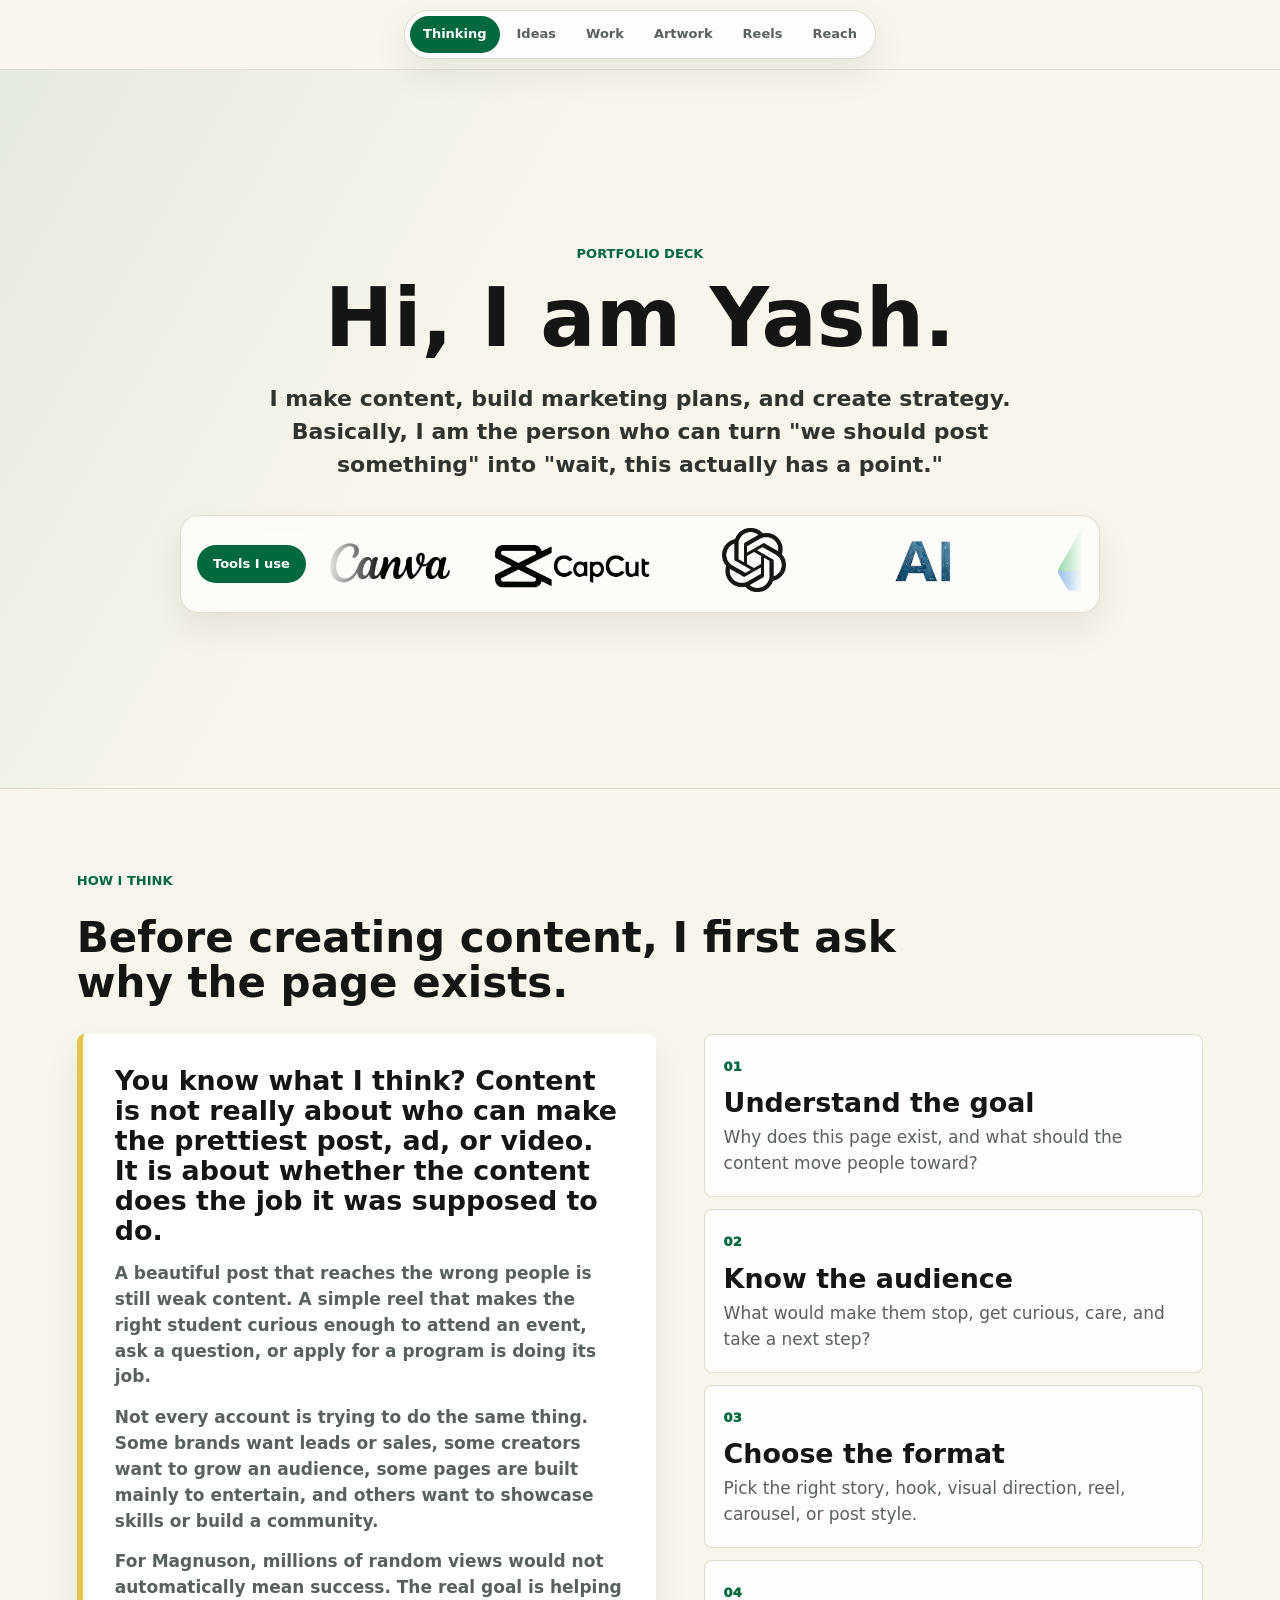
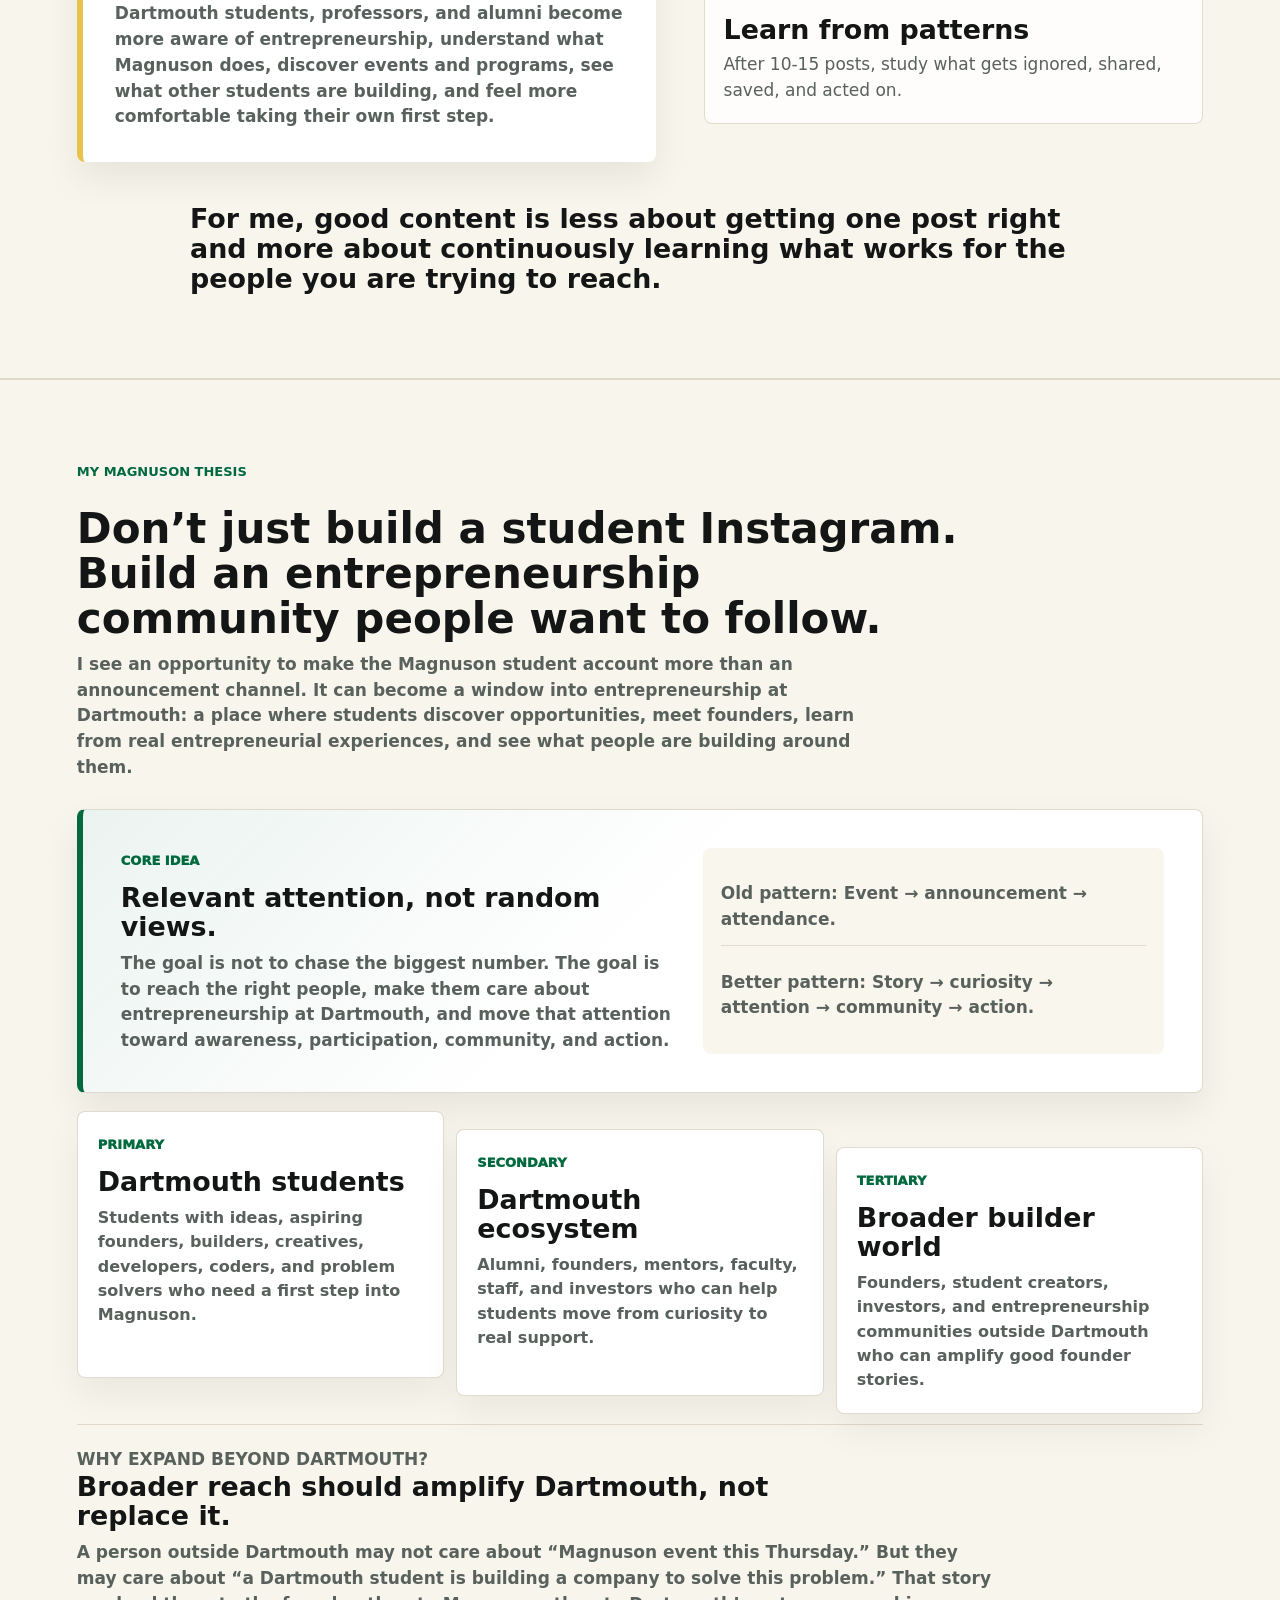
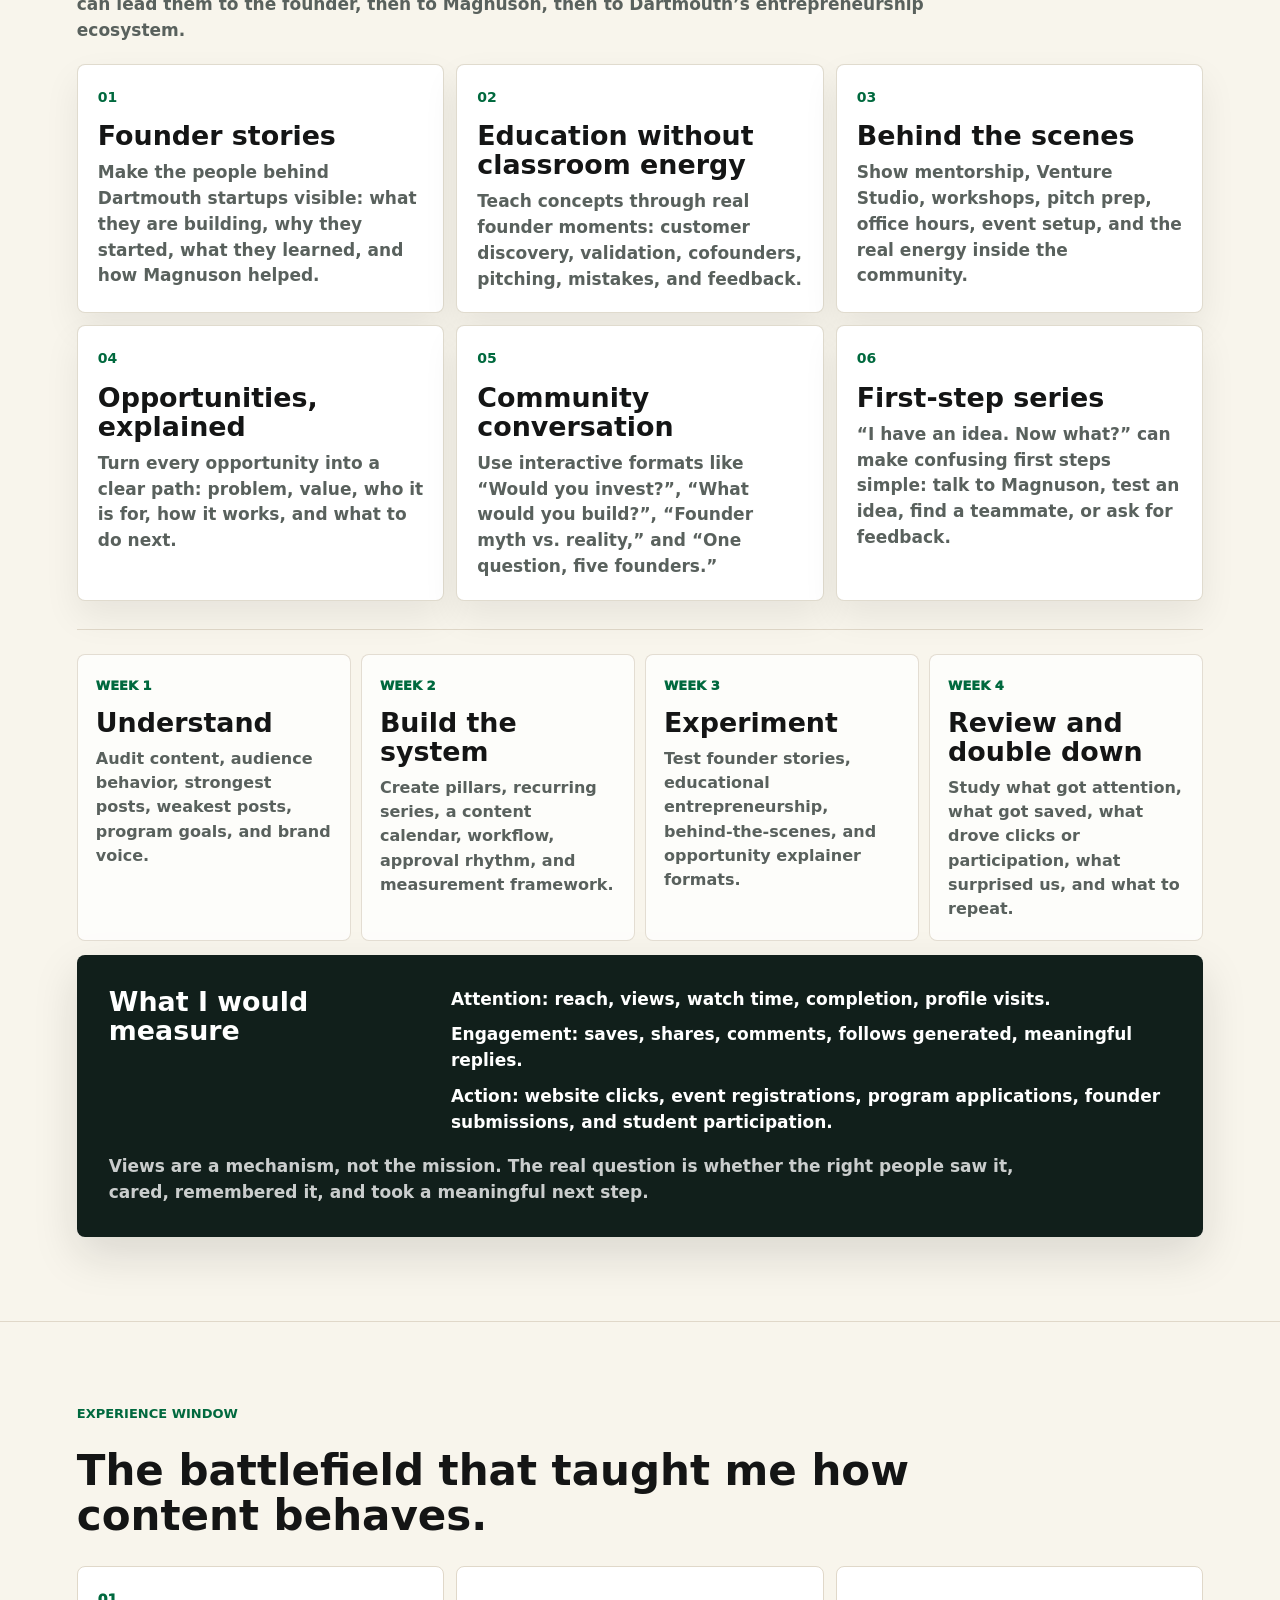
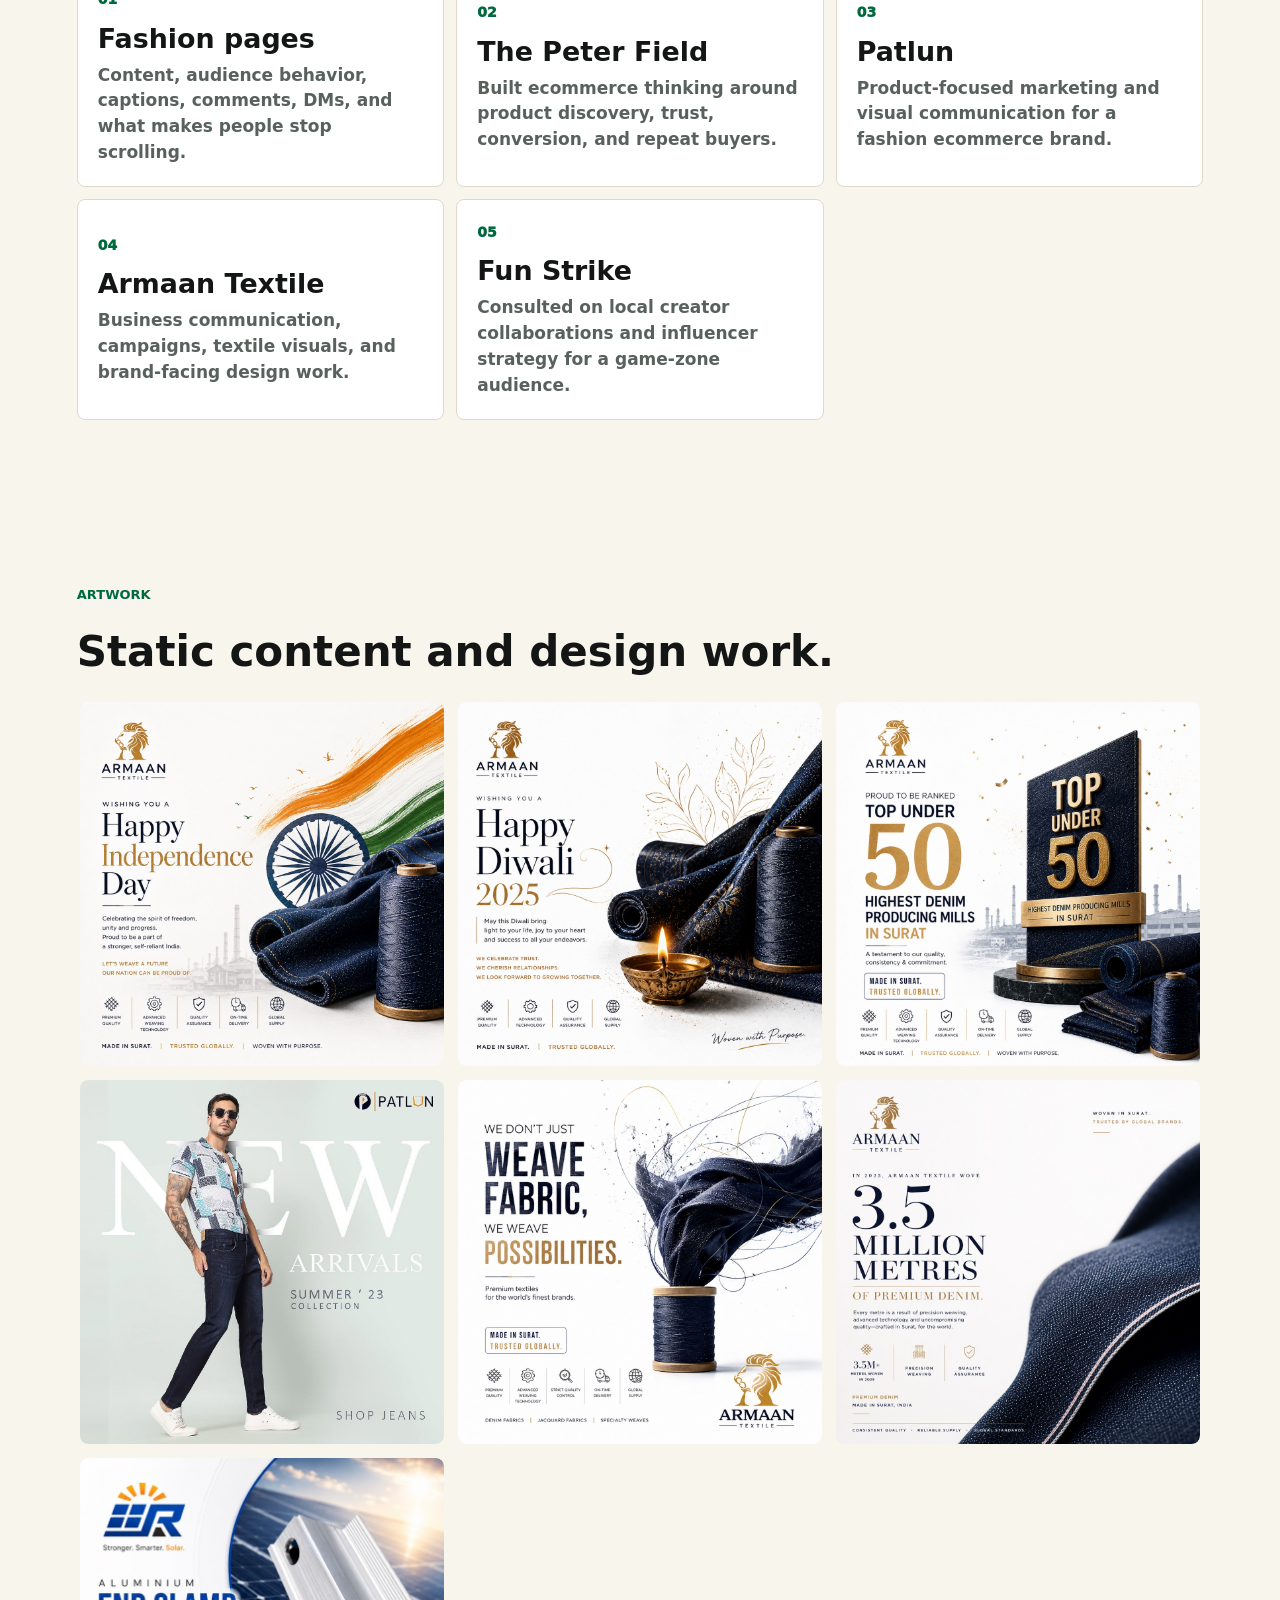
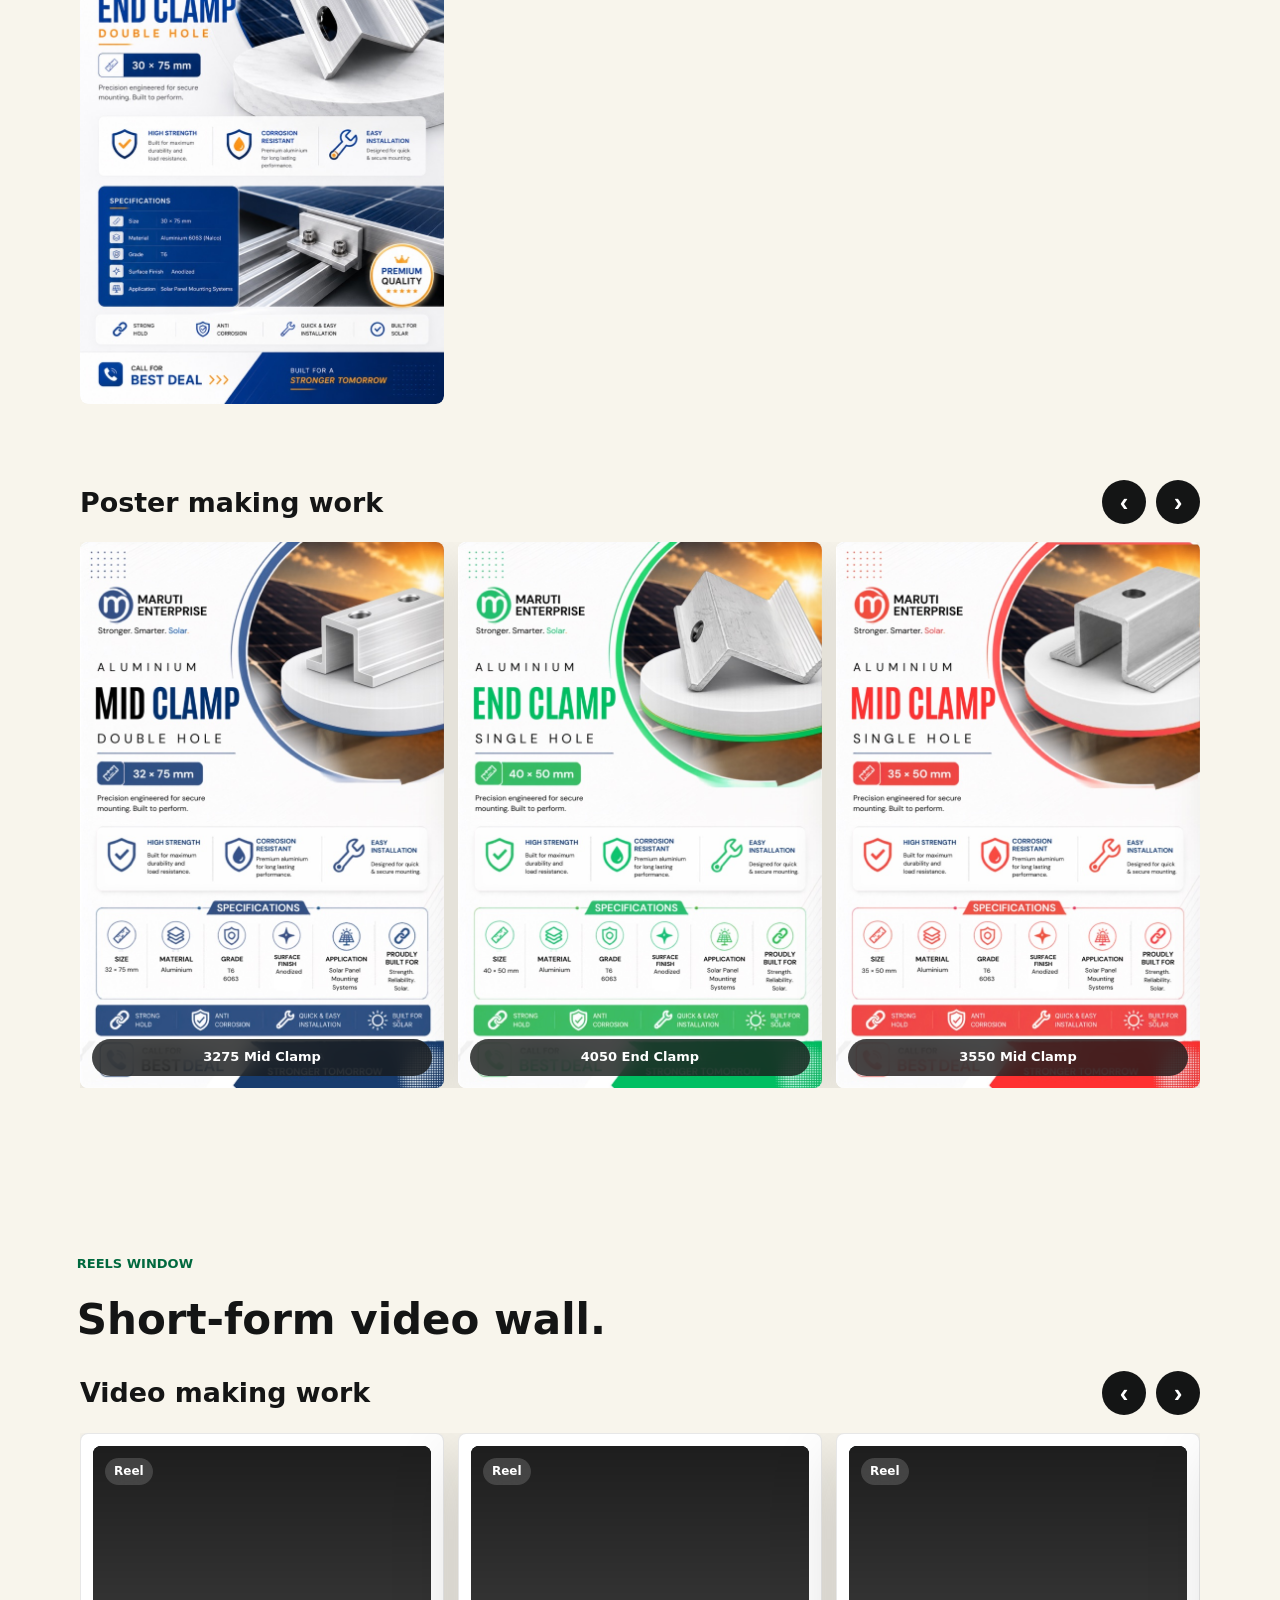
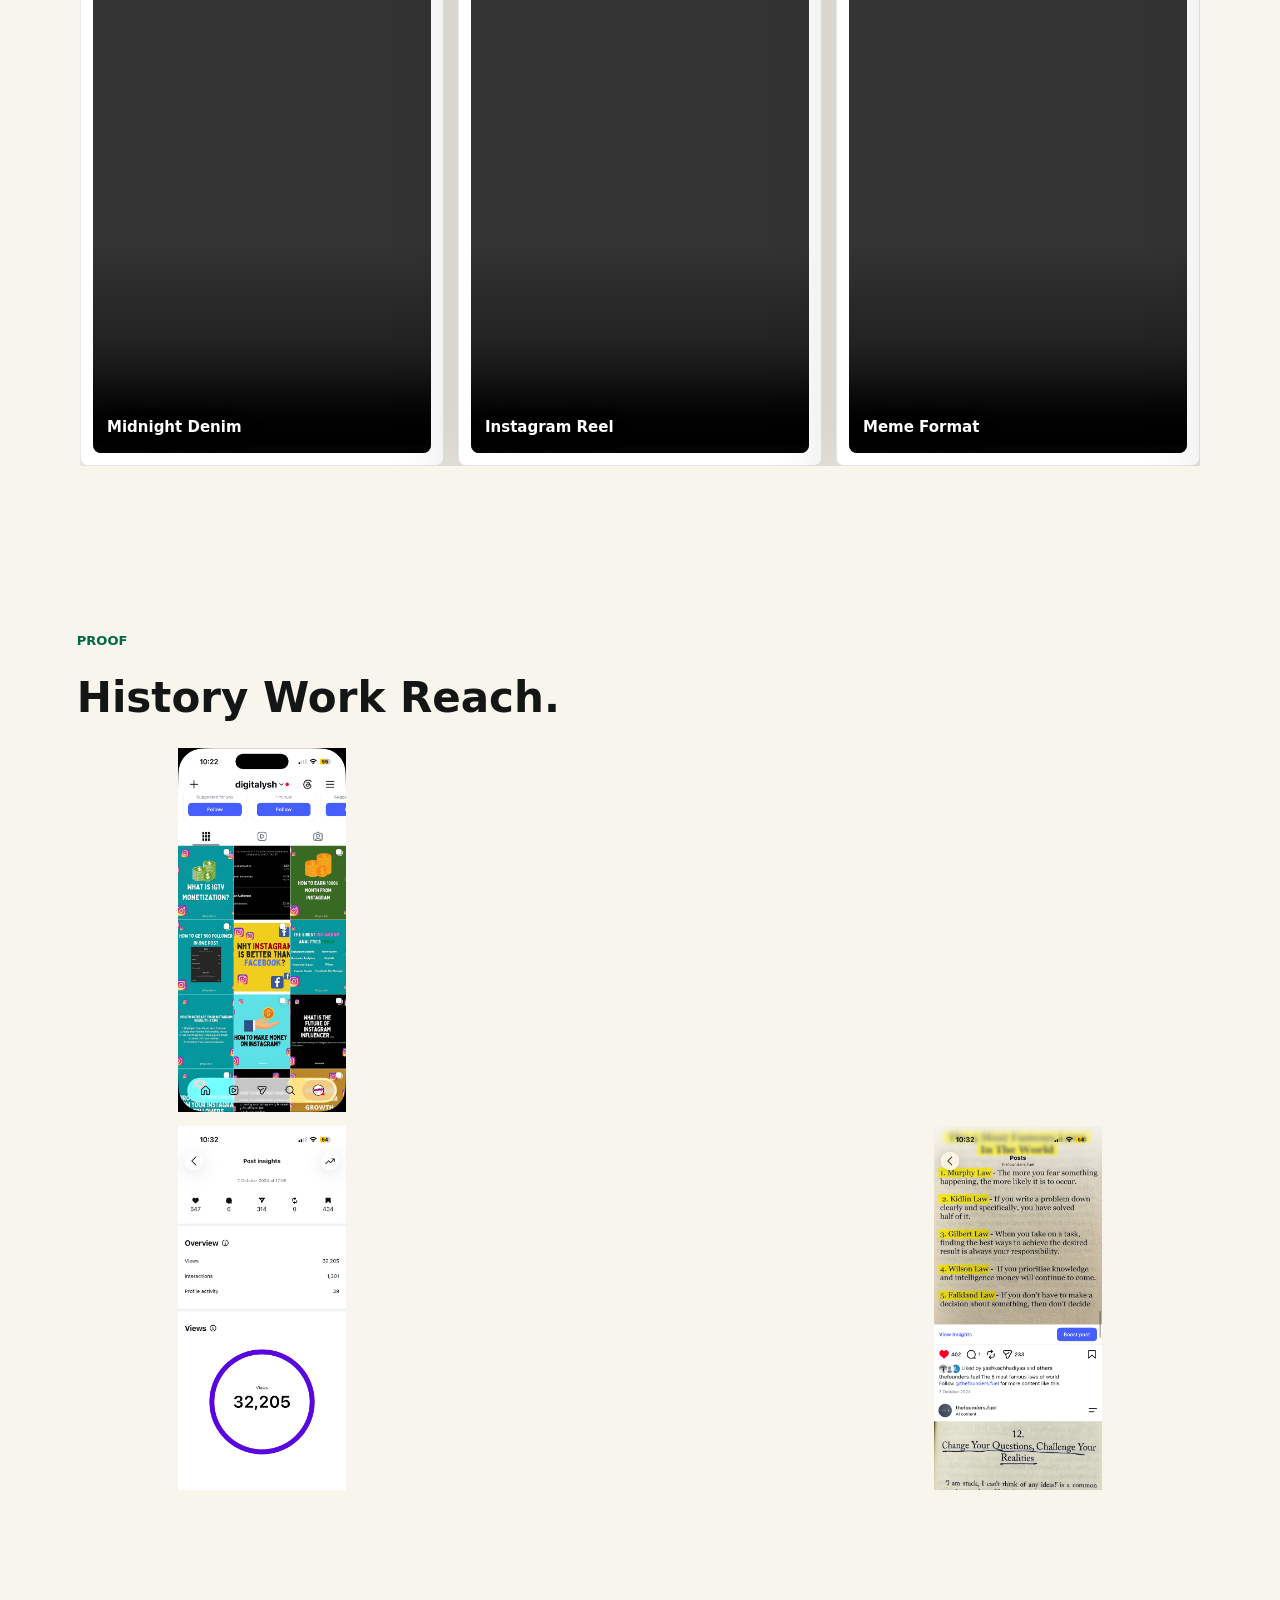
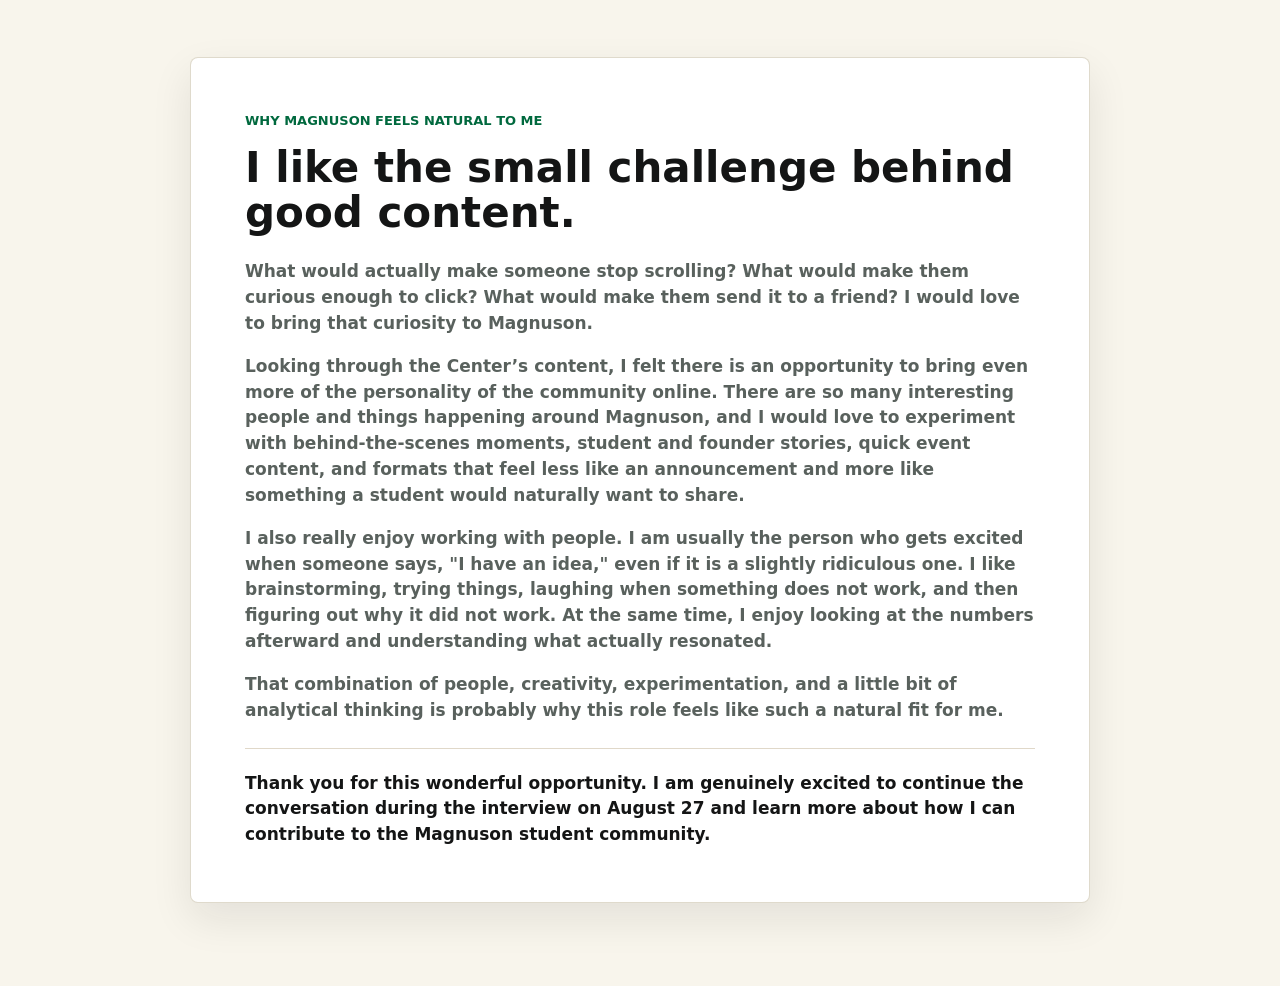
==== commit d034b116: "Restructure Magnuson strategy section" ====
--- a/website/index.html
+++ b/website/index.html
@@ -129,91 +129,120 @@
           </p>
         </div>
 
-        <div class="idea-grid">
-          <article class="idea-card main-idea">
+        <div class="thesis-panel">
+          <div>
+            <span>Core idea</span>
+            <h3>Relevant attention, not random views.</h3>
+            <p>
+              The goal is not to chase the biggest number. The goal is to reach the right people,
+              make them care about entrepreneurship at Dartmouth, and move that attention toward
+              awareness, participation, community, and action.
+            </p>
+          </div>
+          <div class="thesis-shift">
+            <p><strong>Old pattern:</strong> Event → announcement → attendance.</p>
+            <p><strong>Better pattern:</strong> Story → curiosity → attention → community → action.</p>
+          </div>
+        </div>
+
+        <div class="audience-map" aria-label="Target audience tiers">
+          <article>
+            <span>Primary</span>
+            <h3>Dartmouth students</h3>
+            <p>Students with ideas, aspiring founders, builders, creatives, developers, coders, and problem solvers who need a first step into Magnuson.</p>
+          </article>
+          <article>
+            <span>Secondary</span>
+            <h3>Dartmouth ecosystem</h3>
+            <p>Alumni, founders, mentors, faculty, staff, and investors who can help students move from curiosity to real support.</p>
+          </article>
+          <article>
+            <span>Tertiary</span>
+            <h3>Broader builder world</h3>
+            <p>Founders, student creators, investors, and entrepreneurship communities outside Dartmouth who can amplify good founder stories.</p>
+          </article>
+        </div>
+
+        <div class="section-subhead">
+          <p class="eyebrow">Why expand beyond Dartmouth?</p>
+          <h3>Broader reach should amplify Dartmouth, not replace it.</h3>
+          <p>
+            A person outside Dartmouth may not care about “Magnuson event this Thursday.” But they
+            may care about “a Dartmouth student is building a company to solve this problem.” That
+            story can lead them to the founder, then to Magnuson, then to Dartmouth’s entrepreneurship
+            ecosystem.
+          </p>
+        </div>
+
+        <div class="pillar-grid">
+          <article class="idea-card">
             <span>01</span>
-            <h3>Relevant attention, not random views</h3>
-            <p>
-              The goal would not simply be more followers or more views. The goal would be to create
-              more relevant attention around entrepreneurship and turn that attention into awareness,
-              participation, community, and action.
-            </p>
+            <h3>Founder stories</h3>
+            <p>Make the people behind Dartmouth startups visible: what they are building, why they started, what they learned, and how Magnuson helped.</p>
           </article>
 
           <article class="idea-card">
             <span>02</span>
-            <h3>One account, three audience layers</h3>
-            <p>Dartmouth students come first. Alumni, founders, mentors, faculty, and the broader entrepreneurship community become an amplification layer, not a replacement for the Dartmouth audience.</p>
+            <h3>Education without classroom energy</h3>
+            <p>Teach concepts through real founder moments: customer discovery, validation, cofounders, pitching, mistakes, and feedback.</p>
           </article>
 
           <article class="idea-card">
             <span>03</span>
-            <h3>From announcement to media brand</h3>
-            <p>An announcement tells someone what is happening. A story makes someone care that it is happening. I would keep key announcements, but surround them with stories students want to follow.</p>
+            <h3>Behind the scenes</h3>
+            <p>Show mentorship, Venture Studio, workshops, pitch prep, office hours, event setup, and the real energy inside the community.</p>
           </article>
 
           <article class="idea-card">
             <span>04</span>
-            <h3>Founder stories</h3>
-            <p>Make the people behind Dartmouth startups visible: what they are building, why they started, the mistake they learned from, how Magnuson helped, and what they would tell other students.</p>
+            <h3>Opportunities, explained</h3>
+            <p>Turn every opportunity into a clear path: problem, value, who it is for, how it works, and what to do next.</p>
           </article>
 
           <article class="idea-card">
             <span>05</span>
-            <h3>Teach without feeling like a classroom</h3>
-            <p>Instead of a plain “what is market validation?” post, ask a Dartmouth founder how they discovered people did or did not want their first idea. The lesson stays; the entry point becomes human.</p>
+            <h3>Community conversation</h3>
+            <p>Use interactive formats like “Would you invest?”, “What would you build?”, “Founder myth vs. reality,” and “One question, five founders.”</p>
           </article>
 
           <article class="idea-card">
             <span>06</span>
-            <h3>Magnuson behind the scenes</h3>
-            <p>Show what actually happens inside mentorship, Venture Studio, workshops, pitch prep, office hours, and events. Make Magnuson feel like a living community, not just an institutional logo.</p>
-          </article>
-
-          <article class="idea-card">
-            <span>07</span>
-            <h3>Opportunities, explained</h3>
-            <p>Don’t just announce a program. Explain the problem, the opportunity, who it is for, how it works, and the next step. The goal is to reduce the distance between interest and action.</p>
-          </article>
-
-          <article class="idea-card">
-            <span>08</span>
-            <h3>Community and conversation</h3>
-            <p>Use formats like “Would you invest?”, “What would you build?”, “Founder myth vs. reality,” and “One question, five founders.” The account should talk with students, not only to them.</p>
-          </article>
-
-          <article class="idea-card main-idea">
-            <span>09</span>
-            <h3>My first 30-day approach</h3>
-            <p>
-              Week 1: understand the account, audience, content, performance, brand voice, and
-              programs. Week 2: build pillars, calendar, workflow, and measurement. Week 3:
-              experiment with formats. Week 4: review what worked, what surprised us, what to repeat,
-              and what to stop.
-            </p>
-          </article>
-
-          <article class="idea-card main-idea">
-            <span>10</span>
-            <h3>What I would measure</h3>
-            <p>
-              I would measure attention, engagement, and action: reach, watch time, saves, shares,
-              comments, profile visits, website clicks, event registrations, program applications,
-              founder submissions, and student participation. Views are a mechanism, not the mission.
-            </p>
-          </article>
-
-          <article class="idea-card">
-            <span>11</span>
-            <h3>The flywheel</h3>
-            <p>Better stories create more relevant reach. More reach gives founders more visibility. More visibility strengthens the brand. A stronger brand brings more stories.</p>
-          </article>
-
-          <article class="idea-card">
-            <span>12</span>
-            <h3>My content philosophy</h3>
-            <p>Curiosity earns the first second. Story earns the next thirty. Value earns the follow. Consistency earns the relationship. A clear next step turns attention into action.</p>
-          </article>
+            <h3>First-step series</h3>
+            <p>“I have an idea. Now what?” can make confusing first steps simple: talk to Magnuson, test an idea, find a teammate, or ask for feedback.</p>
+          </article>
+        </div>
+
+        <div class="execution-plan">
+          <article>
+            <span>Week 1</span>
+            <h3>Understand</h3>
+            <p>Audit content, audience behavior, strongest posts, weakest posts, program goals, and brand voice.</p>
+          </article>
+          <article>
+            <span>Week 2</span>
+            <h3>Build the system</h3>
+            <p>Create pillars, recurring series, a content calendar, workflow, approval rhythm, and measurement framework.</p>
+          </article>
+          <article>
+            <span>Week 3</span>
+            <h3>Experiment</h3>
+            <p>Test founder stories, educational entrepreneurship, behind-the-scenes, and opportunity explainer formats.</p>
+          </article>
+          <article>
+            <span>Week 4</span>
+            <h3>Review and double down</h3>
+            <p>Study what got attention, what got saved, what drove clicks or participation, what surprised us, and what to repeat.</p>
+          </article>
+        </div>
+
+        <div class="measurement-panel">
+          <h3>What I would measure</h3>
+          <div>
+            <p><strong>Attention:</strong> reach, views, watch time, completion, profile visits.</p>
+            <p><strong>Engagement:</strong> saves, shares, comments, follows generated, meaningful replies.</p>
+            <p><strong>Action:</strong> website clicks, event registrations, program applications, founder submissions, and student participation.</p>
+          </div>
+          <p>Views are a mechanism, not the mission. The real question is whether the right people saw it, cared, remembered it, and took a meaningful next step.</p>
         </div>
       </section>
 
--- a/website/styles.css
+++ b/website/styles.css
@@ -285,9 +285,120 @@
   border-bottom: 1px solid var(--line);
 }
 
-.idea-grid {
+.thesis-panel,
+.audience-map,
+.pillar-grid,
+.execution-plan,
+.measurement-panel,
+.section-subhead {
   max-width: 1160px;
   margin: 0 auto;
+}
+
+.thesis-panel {
+  display: grid;
+  grid-template-columns: minmax(0, 1.1fr) minmax(280px, 0.9fr);
+  gap: 18px;
+  align-items: stretch;
+  margin-bottom: 18px;
+  padding: clamp(24px, 4vw, 38px);
+  border: 1px solid rgba(222, 216, 202, 0.95);
+  border-left: 6px solid var(--green);
+  border-radius: var(--radius);
+  background:
+    linear-gradient(135deg, rgba(0, 105, 62, 0.08), transparent 48%),
+    var(--white);
+  box-shadow: 0 16px 36px rgba(20, 21, 21, 0.07);
+}
+
+.thesis-panel span,
+.audience-map span,
+.execution-plan span {
+  display: inline-flex;
+  margin-bottom: 12px;
+  color: var(--green);
+  font-size: 13px;
+  font-weight: 950;
+  text-transform: uppercase;
+}
+
+.thesis-panel p,
+.section-subhead p,
+.measurement-panel p {
+  margin: 0;
+  color: var(--muted);
+  font-size: 17px;
+  font-weight: 560;
+  line-height: 1.52;
+}
+
+.thesis-shift {
+  display: grid;
+  align-content: center;
+  gap: 12px;
+  padding: 18px;
+  border-radius: var(--radius);
+  background: rgba(248, 245, 236, 0.86);
+}
+
+.thesis-shift p {
+  padding: 12px 0;
+  border-bottom: 1px solid rgba(224, 216, 201, 0.9);
+}
+
+.thesis-shift p:last-child {
+  border-bottom: 0;
+}
+
+.audience-map {
+  display: grid;
+  grid-template-columns: repeat(3, minmax(0, 1fr));
+  gap: 12px;
+  margin-bottom: 28px;
+}
+
+.audience-map article {
+  min-height: 190px;
+  padding: 20px;
+  border: 1px solid rgba(222, 216, 202, 0.92);
+  border-radius: var(--radius);
+  background: var(--white);
+  box-shadow: 0 16px 36px rgba(20, 21, 21, 0.06);
+}
+
+.audience-map article:nth-child(2) {
+  transform: translateY(18px);
+}
+
+.audience-map article:nth-child(3) {
+  transform: translateY(36px);
+}
+
+.audience-map p,
+.execution-plan p {
+  margin: 0;
+  color: var(--muted);
+  font-size: 16px;
+  font-weight: 560;
+  line-height: 1.52;
+}
+
+.section-subhead {
+  margin-top: 46px;
+  margin-bottom: 20px;
+  padding: 22px 0 0;
+  border-top: 1px solid var(--line);
+}
+
+.section-subhead h3 {
+  max-width: 780px;
+}
+
+.section-subhead p {
+  max-width: 920px;
+}
+
+.pillar-grid {
   display: grid;
   grid-template-columns: repeat(3, minmax(0, 1fr));
   gap: 12px;
@@ -323,6 +434,50 @@
   background:
     linear-gradient(135deg, rgba(0, 105, 62, 0.075), transparent 52%),
     var(--white);
+}
+
+.execution-plan {
+  display: grid;
+  grid-template-columns: repeat(4, minmax(0, 1fr));
+  gap: 10px;
+  margin-top: 28px;
+  padding-top: 24px;
+  border-top: 1px solid var(--line);
+}
+
+.execution-plan article {
+  padding: 18px;
+  border-radius: var(--radius);
+  background: rgba(255, 255, 255, 0.74);
+  border: 1px solid rgba(222, 216, 202, 0.85);
+}
+
+.measurement-panel {
+  display: grid;
+  grid-template-columns: minmax(220px, 0.45fr) minmax(0, 1fr);
+  gap: 18px;
+  margin-top: 14px;
+  padding: clamp(22px, 3vw, 32px);
+  border-radius: var(--radius);
+  background: var(--deep);
+  color: var(--white);
+  box-shadow: 0 18px 46px rgba(20, 21, 21, 0.13);
+}
+
+.measurement-panel h3,
+.measurement-panel p {
+  color: var(--white);
+}
+
+.measurement-panel > p {
+  grid-column: 1 / -1;
+  max-width: 920px;
+  color: rgba(255, 255, 255, 0.78);
+}
+
+.measurement-panel div {
+  display: grid;
+  gap: 10px;
 }
 
 .thinking-section {
@@ -794,15 +949,25 @@
 }
 
 @media (max-width: 1050px) {
-  .idea-grid,
+  .audience-map,
+  .pillar-grid,
   .thinking-layout,
   .experience-window,
   .art-grid {
     grid-template-columns: repeat(2, minmax(0, 1fr));
   }
 
+  .thesis-panel,
+  .measurement-panel {
+    grid-template-columns: 1fr;
+  }
+
   .main-idea {
     grid-column: span 2;
+  }
+
+  .execution-plan {
+    grid-template-columns: repeat(2, minmax(0, 1fr));
   }
 
   .poster-track,
@@ -821,7 +986,7 @@
   .nav-links {
     width: 100%;
     display: grid;
-    grid-template-columns: repeat(5, minmax(0, 1fr));
+    grid-template-columns: repeat(6, minmax(0, 1fr));
     gap: 3px;
     padding: 4px;
     border-radius: 16px;
@@ -830,18 +995,39 @@
   .nav-links a {
     min-width: 0;
     padding: 8px 3px;
-    font-size: 11px;
+    font-size: 10px;
     line-height: 1.05;
     text-align: center;
     white-space: normal;
   }
 
   .hero,
-  .idea-grid,
+  .audience-map,
+  .pillar-grid,
+  .execution-plan,
+  .measurement-panel,
   .thinking-layout,
   .experience-window,
   .art-grid {
     grid-template-columns: 1fr;
+  }
+
+  .thesis-panel {
+    grid-template-columns: 1fr;
+    padding: 18px;
+  }
+
+  .audience-map {
+    margin-bottom: 22px;
+  }
+
+  .audience-map article:nth-child(2),
+  .audience-map article:nth-child(3) {
+    transform: none;
+  }
+
+  .section-subhead {
+    margin-top: 24px;
   }
 
   .hero {
@@ -965,7 +1151,9 @@
     margin-bottom: 24px;
   }
 
-  .idea-grid,
+  .audience-map,
+  .pillar-grid,
+  .execution-plan,
   .experience-window,
   .process-stack,
   .art-grid {
@@ -977,6 +1165,10 @@
   .reel-card,
   .closing-card,
   .thinking-copy,
+  .thesis-panel,
+  .audience-map article,
+  .execution-plan article,
+  .measurement-panel,
   .idea-card,
   .experience-card {
     border-radius: 7px;
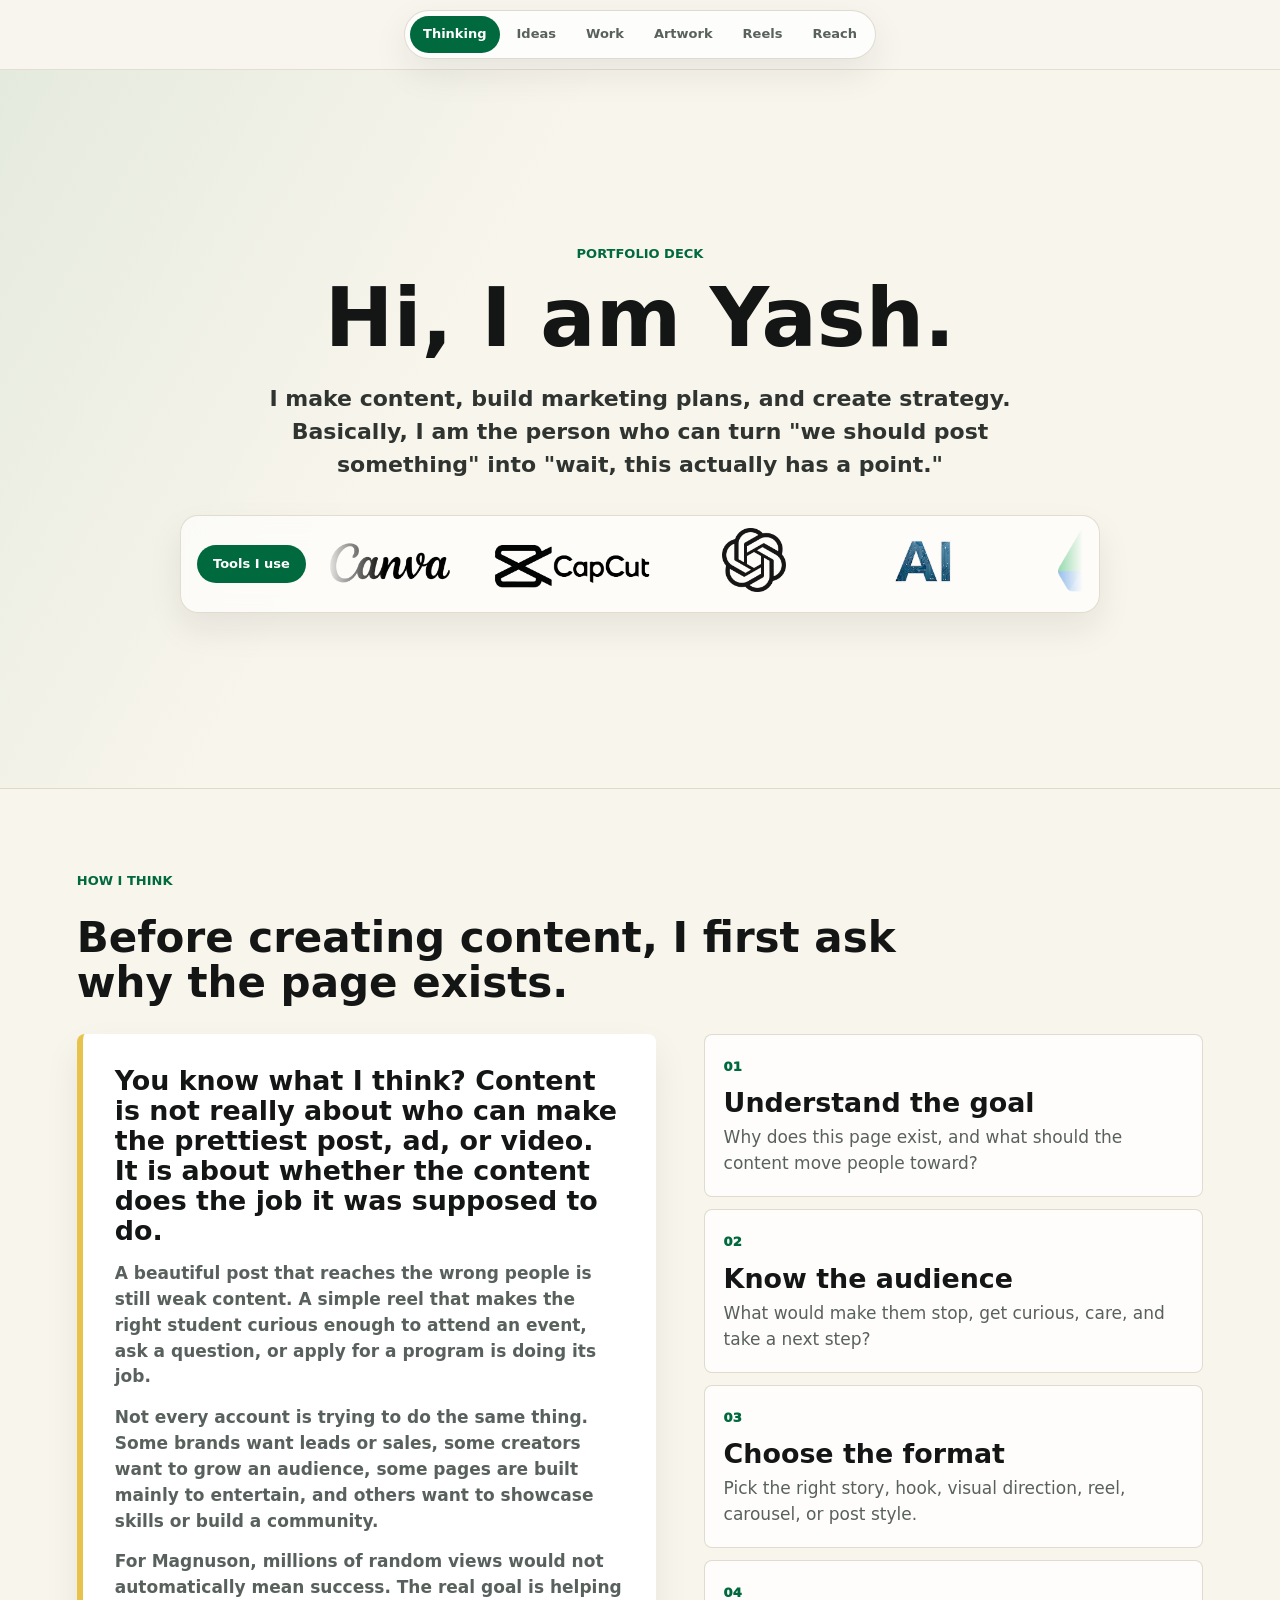
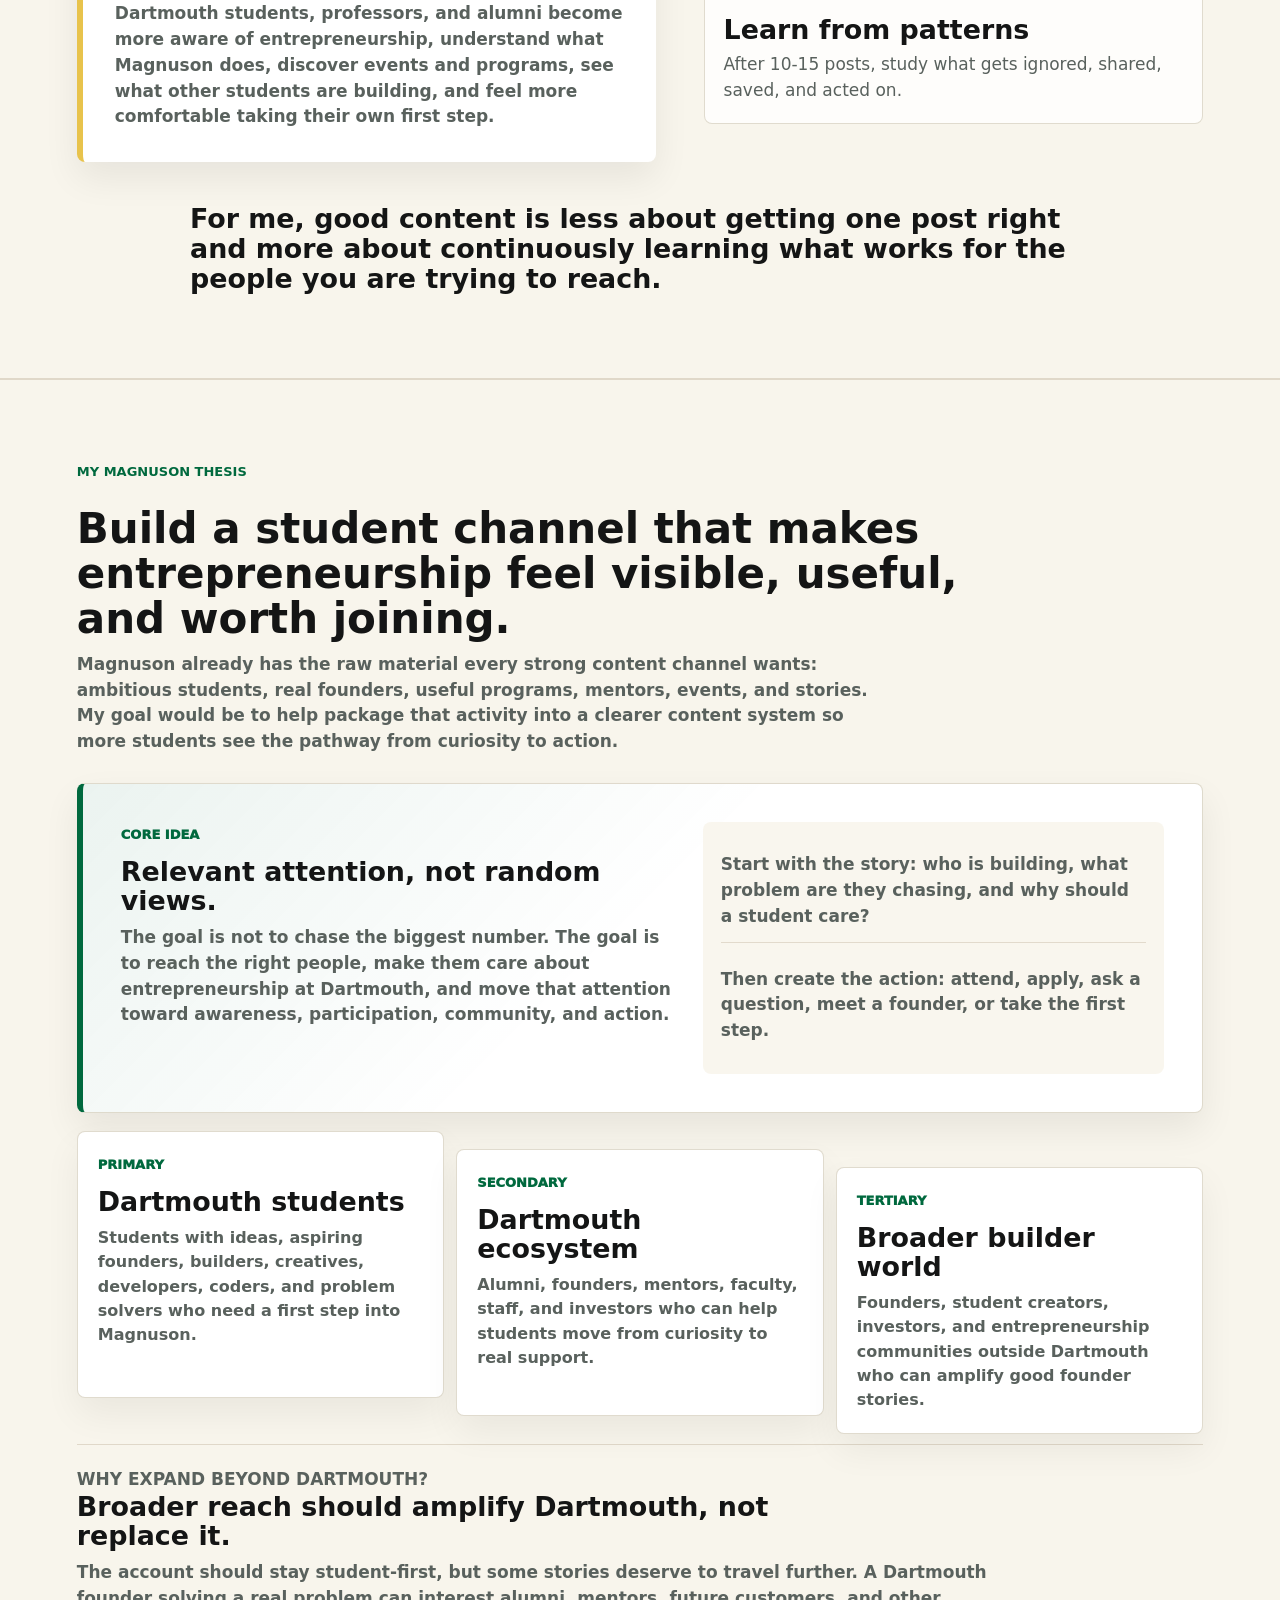
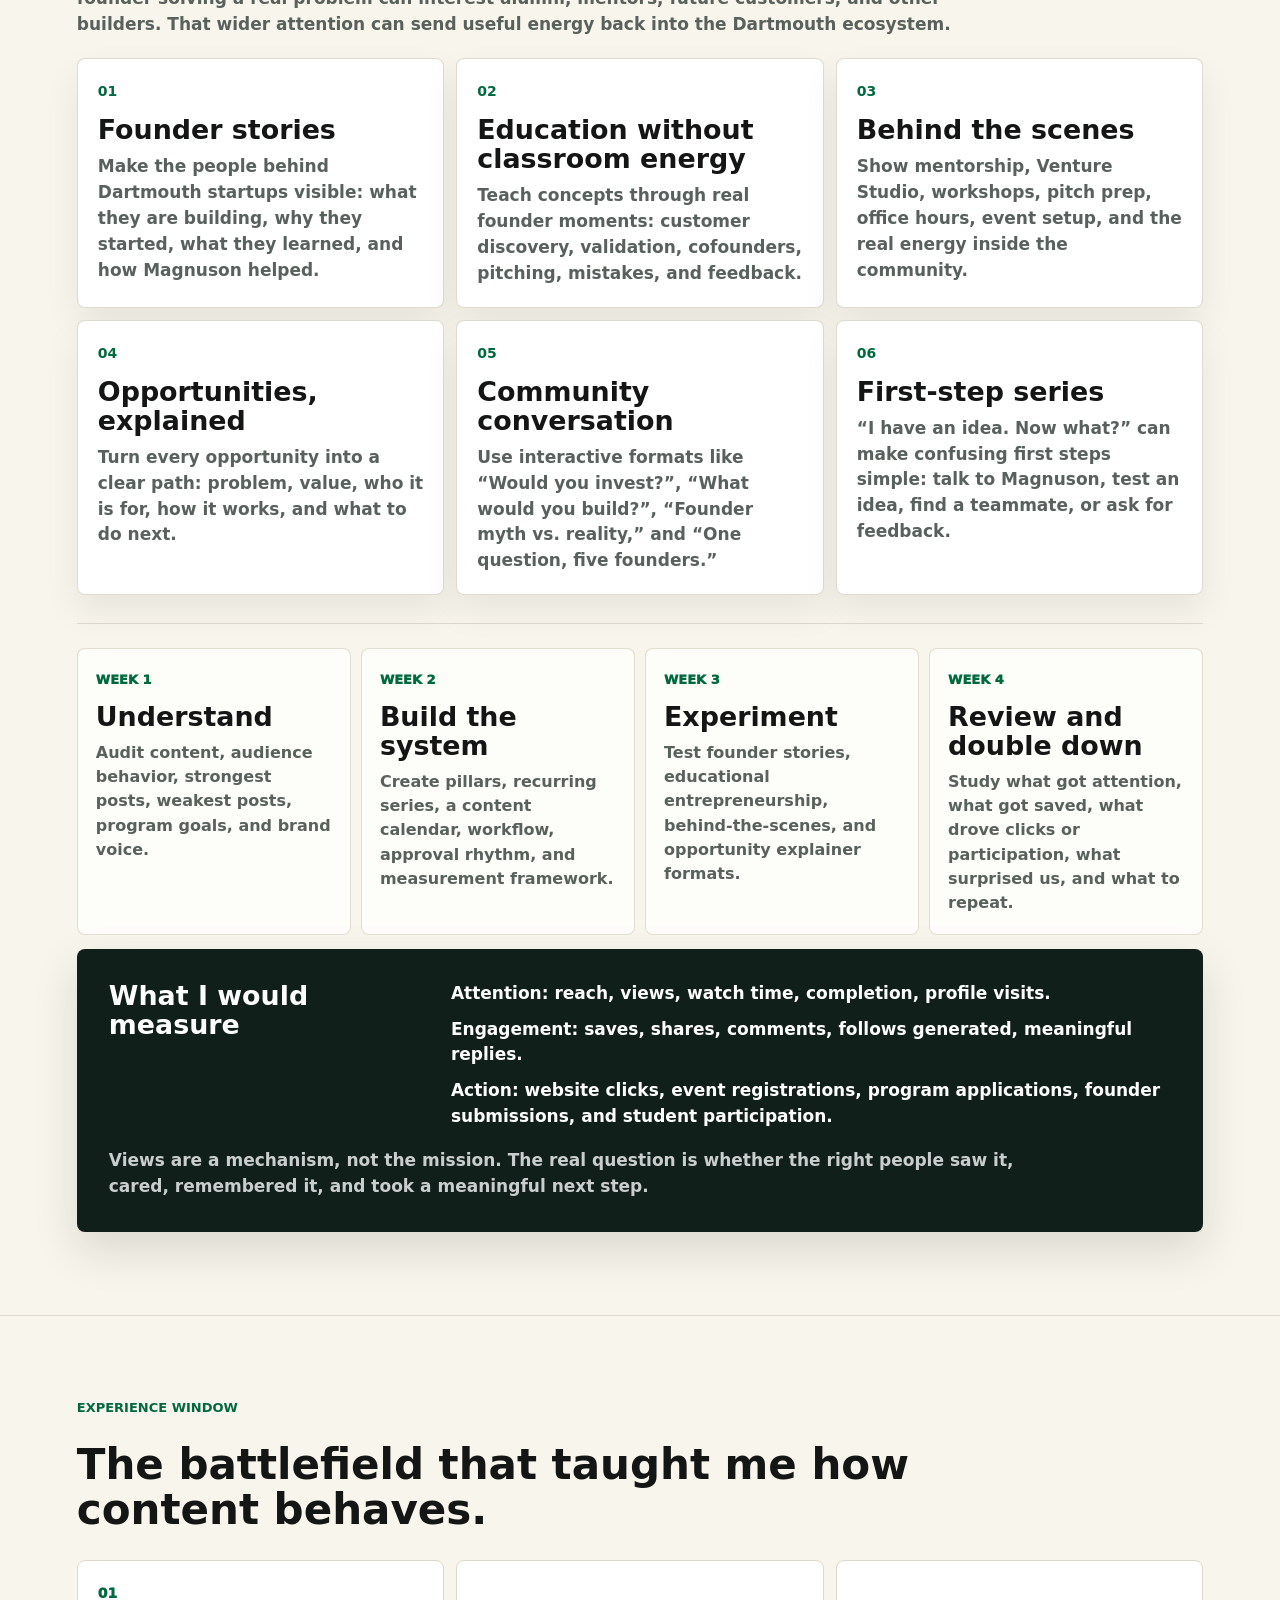
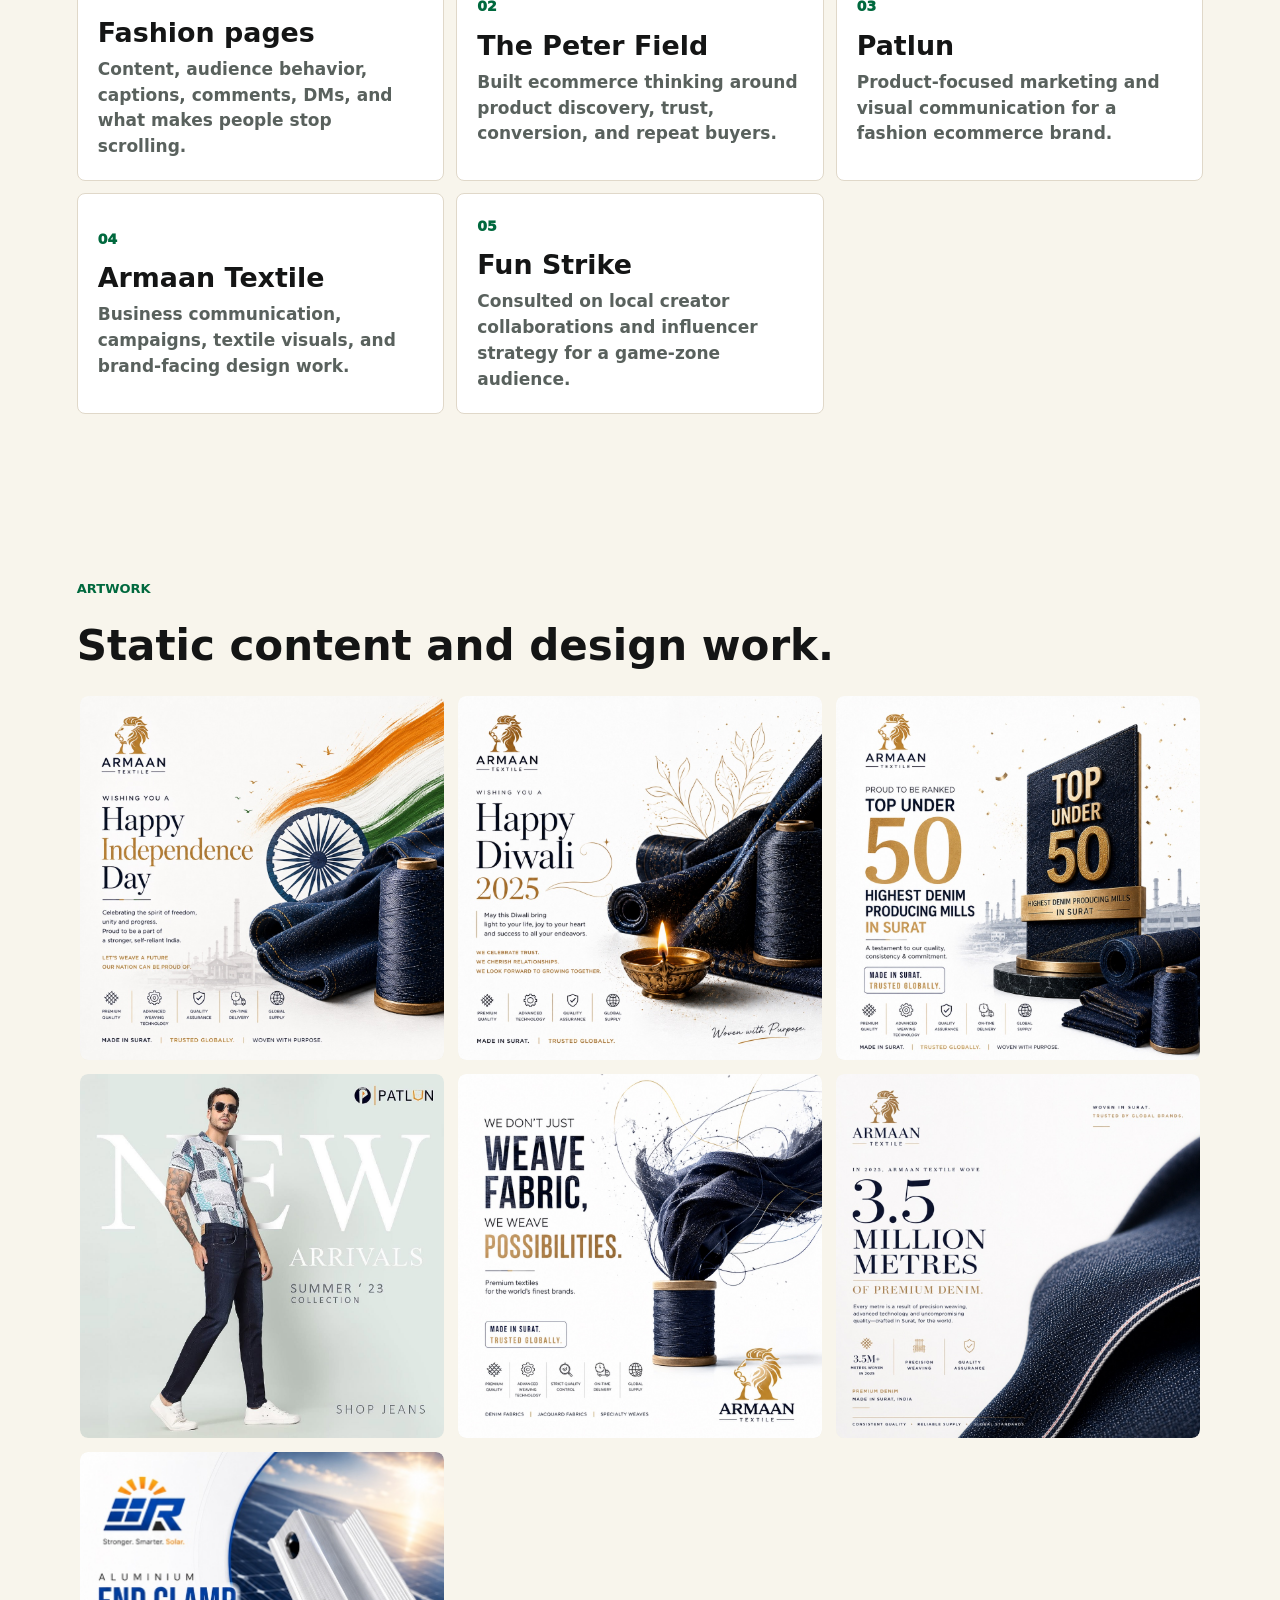
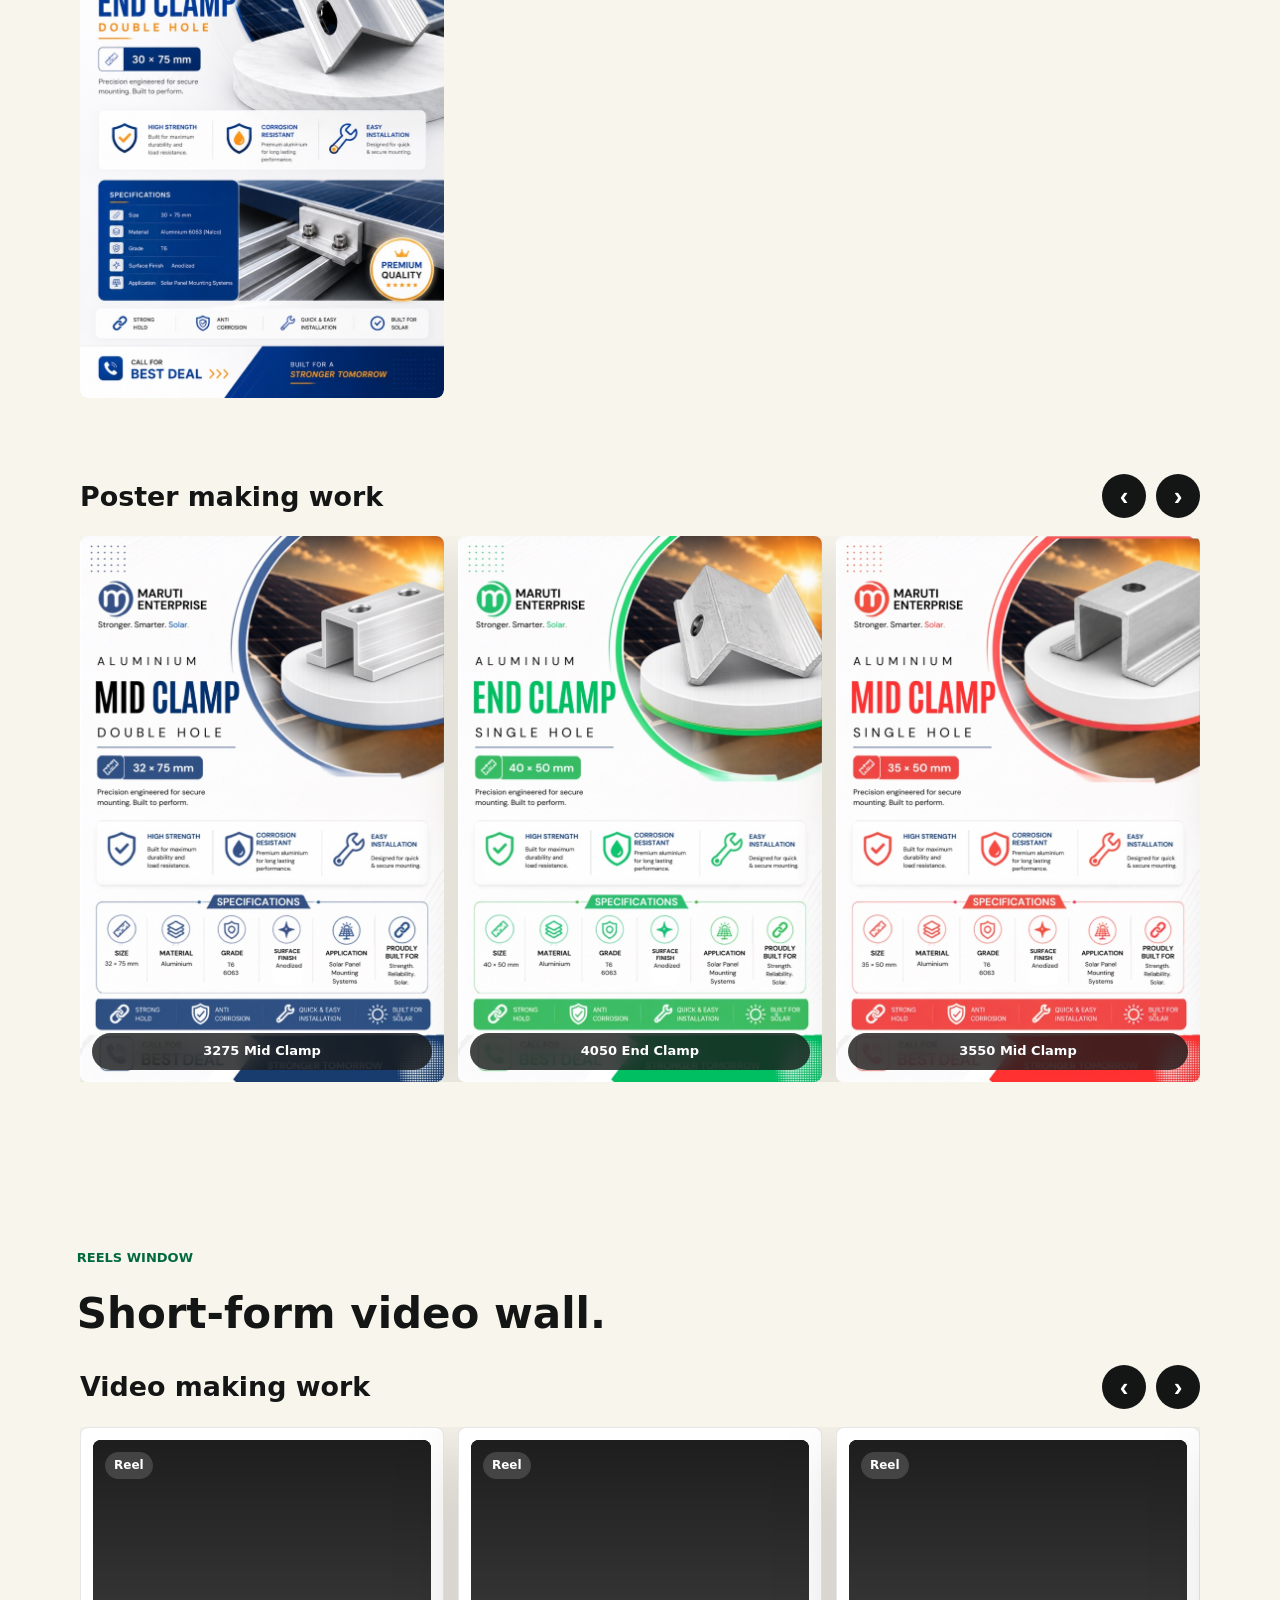
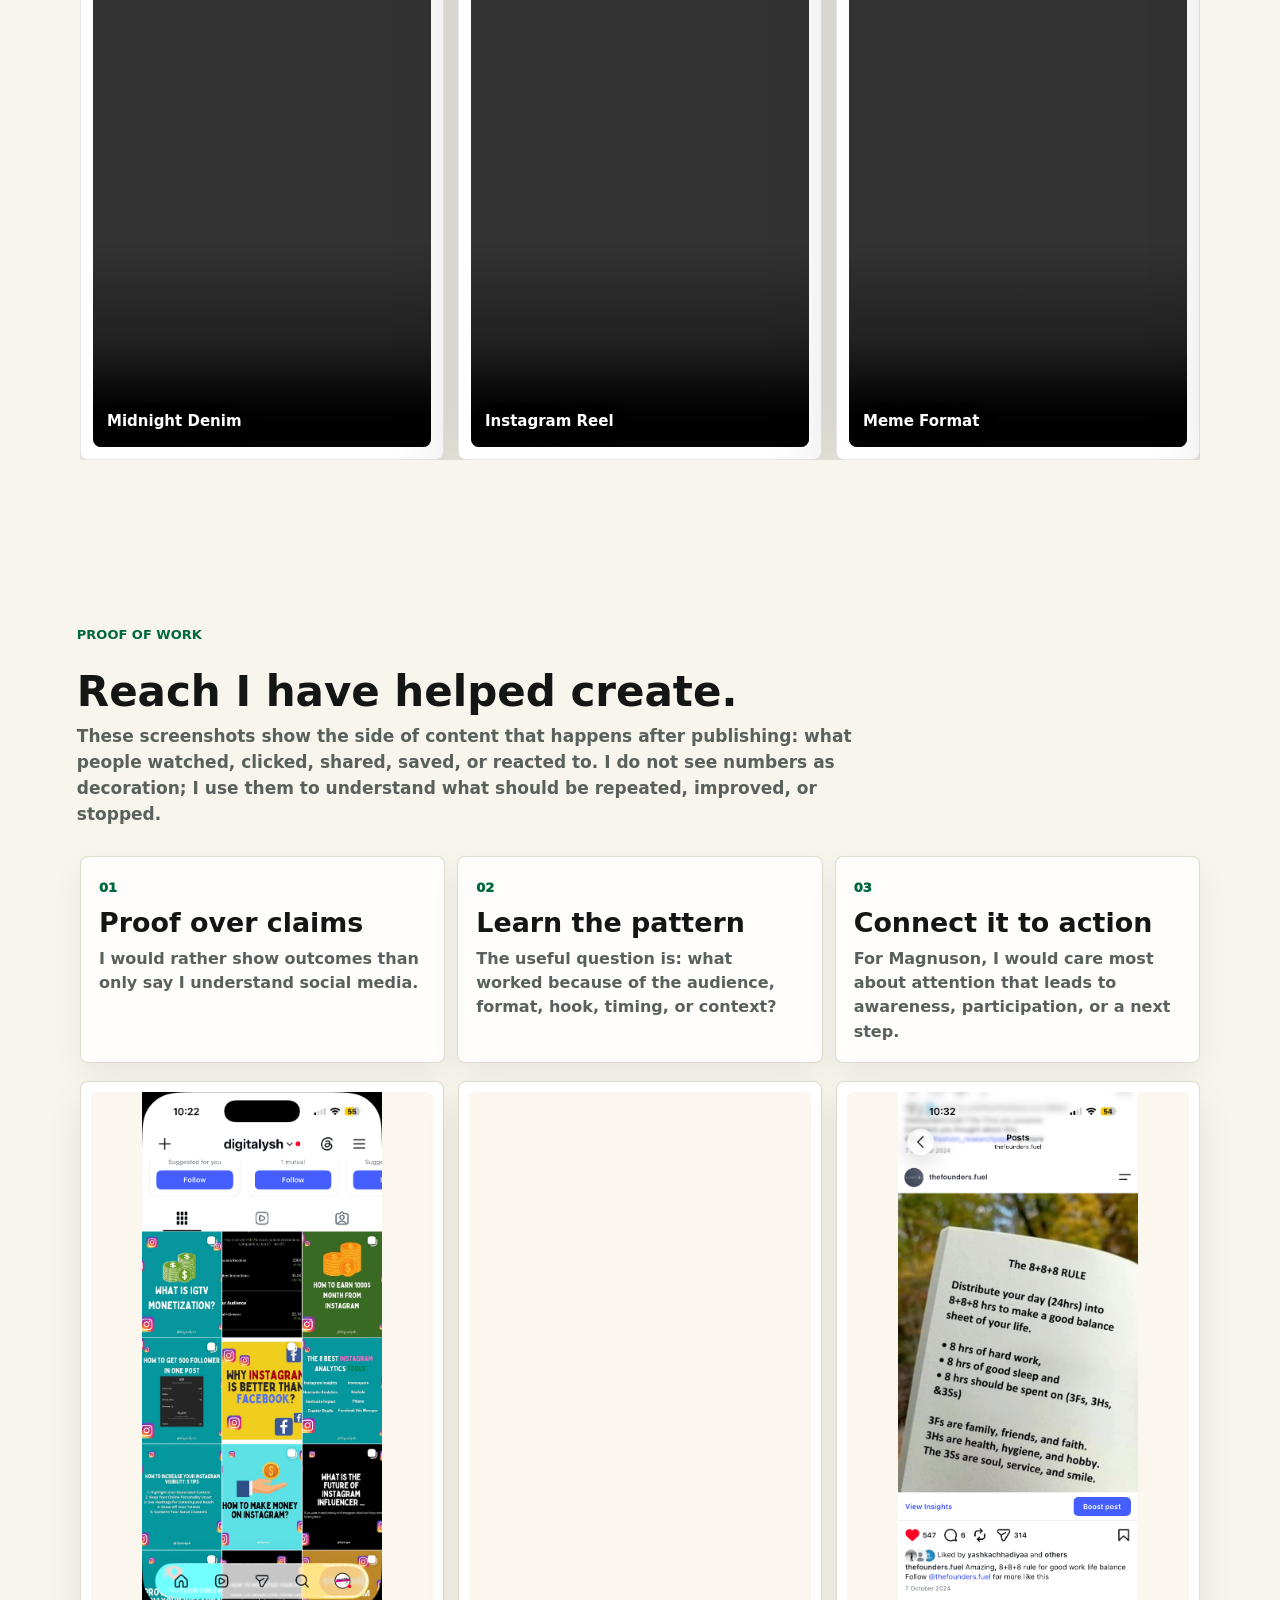
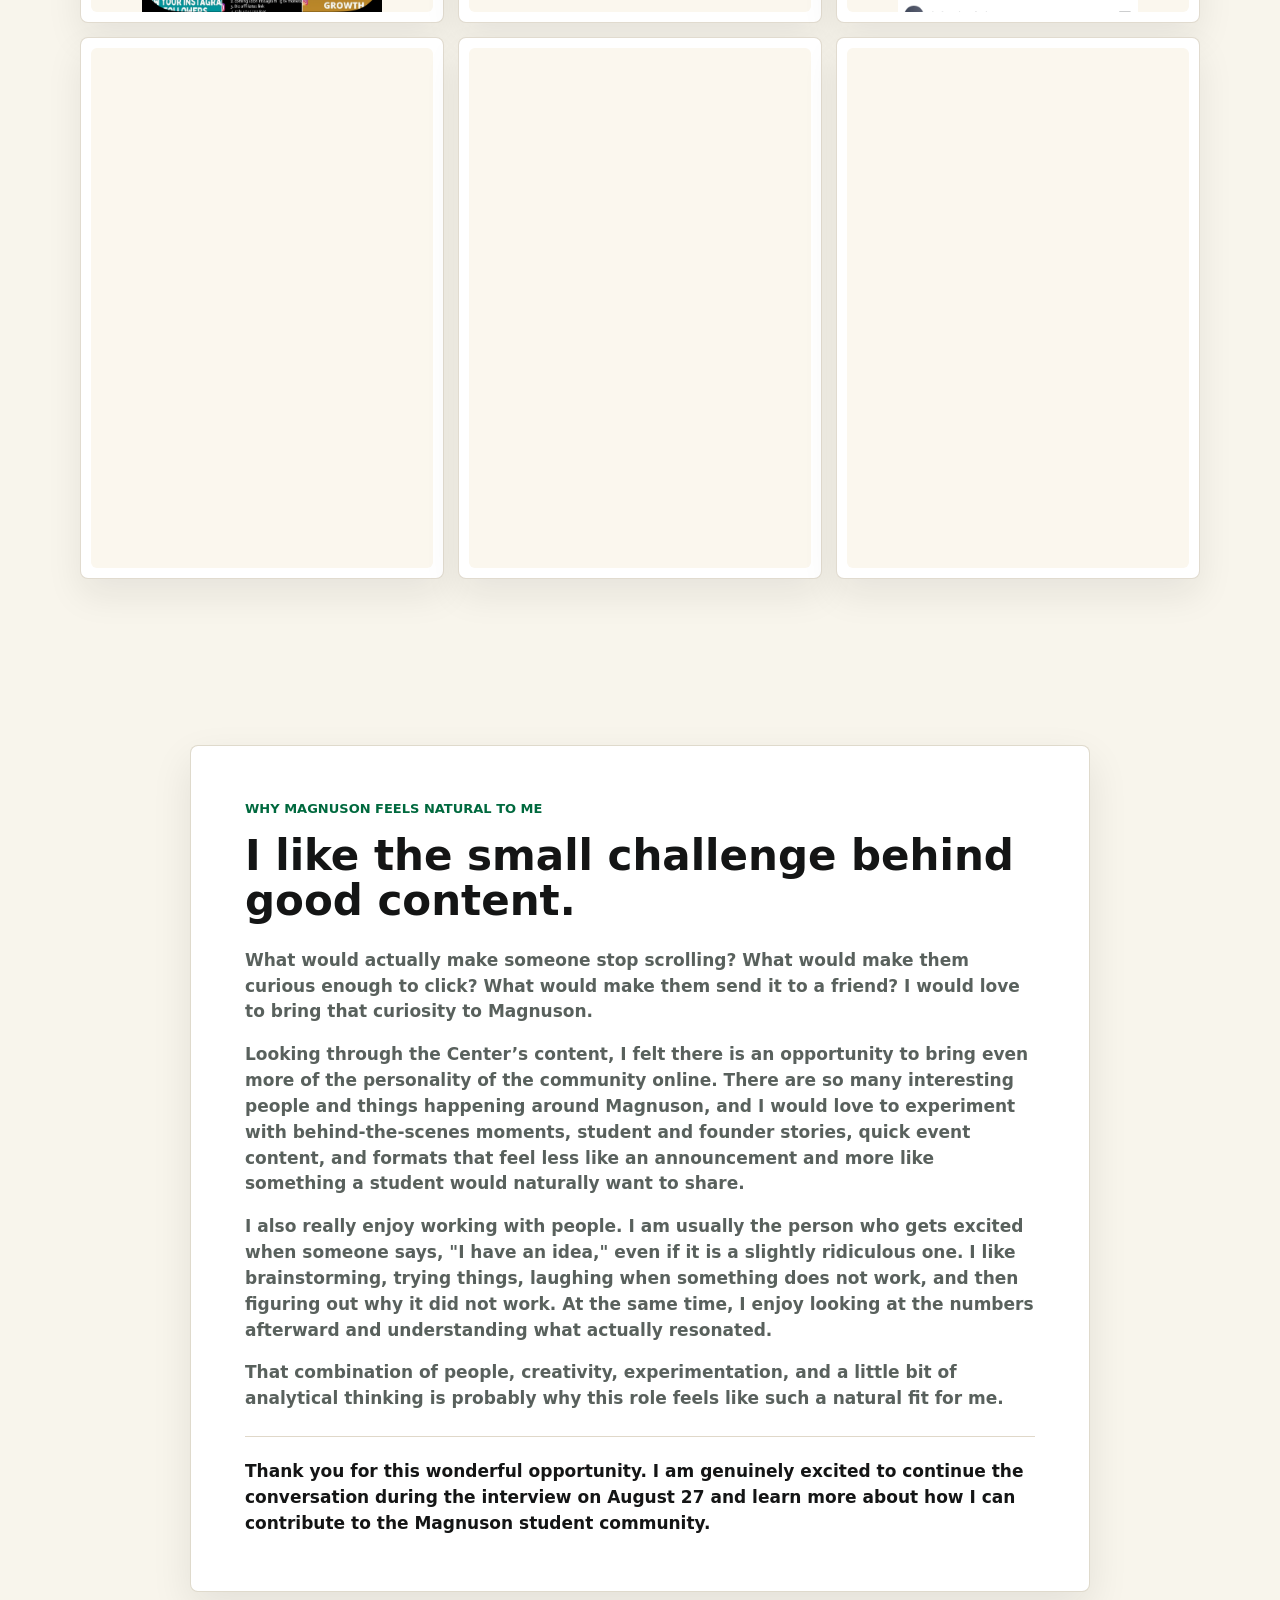
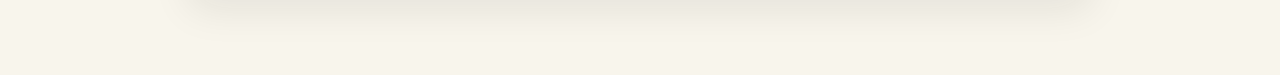
==== commit e7fb06e1: "Refine strategy copy and proof section" ====
--- a/website/index.html
+++ b/website/index.html
@@ -120,12 +120,12 @@
       <section id="ideas" class="section ideas-section">
         <div class="section-title">
           <p class="eyebrow">My Magnuson thesis</p>
-          <h2>Don’t just build a student Instagram. Build an entrepreneurship community people want to follow.</h2>
-          <p>
-            I see an opportunity to make the Magnuson student account more than an announcement
-            channel. It can become a window into entrepreneurship at Dartmouth: a place where students
-            discover opportunities, meet founders, learn from real entrepreneurial experiences, and
-            see what people are building around them.
+          <h2>Build a student channel that makes entrepreneurship feel visible, useful, and worth joining.</h2>
+          <p>
+            Magnuson already has the raw material every strong content channel wants: ambitious
+            students, real founders, useful programs, mentors, events, and stories. My goal would be
+            to help package that activity into a clearer content system so more students see the
+            pathway from curiosity to action.
           </p>
         </div>
 
@@ -140,8 +140,8 @@
             </p>
           </div>
           <div class="thesis-shift">
-            <p><strong>Old pattern:</strong> Event → announcement → attendance.</p>
-            <p><strong>Better pattern:</strong> Story → curiosity → attention → community → action.</p>
+            <p><strong>Start with the story:</strong> who is building, what problem are they chasing, and why should a student care?</p>
+            <p><strong>Then create the action:</strong> attend, apply, ask a question, meet a founder, or take the first step.</p>
           </div>
         </div>
 
@@ -167,9 +167,9 @@
           <p class="eyebrow">Why expand beyond Dartmouth?</p>
           <h3>Broader reach should amplify Dartmouth, not replace it.</h3>
           <p>
-            A person outside Dartmouth may not care about “Magnuson event this Thursday.” But they
-            may care about “a Dartmouth student is building a company to solve this problem.” That
-            story can lead them to the founder, then to Magnuson, then to Dartmouth’s entrepreneurship
+            The account should stay student-first, but some stories deserve to travel further. A
+            Dartmouth founder solving a real problem can interest alumni, mentors, future customers,
+            and other builders. That wider attention can send useful energy back into the Dartmouth
             ecosystem.
           </p>
         </div>
@@ -398,28 +398,51 @@
 
       <section id="history" class="section visual-section">
         <div class="section-title">
-          <p class="eyebrow">Proof</p>
-          <h2>History Work Reach.</h2>
-        </div>
-
-        <div class="art-grid">
-          <a class="art-card" href="assets/proof-images/IMG_3012.PNG" target="_blank" rel="noreferrer">
-            <img src="assets/proof-images/IMG_3012.PNG" alt="History work reach" loading="lazy" decoding="async" />
-          </a>
-          <a class="art-card" href="assets/proof-images/IMG_3013.jpg" target="_blank" rel="noreferrer">
-            <img src="assets/proof-images/IMG_3013.jpg" alt="History work reach" loading="lazy" decoding="async" />
-          </a>
-          <a class="art-card" href="assets/proof-images/IMG_3019.PNG" target="_blank" rel="noreferrer">
-            <img src="assets/proof-images/IMG_3019.PNG" alt="History work reach" loading="lazy" decoding="async" />
-          </a>
-          <a class="art-card" href="assets/proof-images/IMG_3020.PNG" target="_blank" rel="noreferrer">
-            <img src="assets/proof-images/IMG_3020.PNG" alt="History work reach" loading="lazy" decoding="async" />
-          </a>
-          <a class="art-card" href="assets/proof-images/IMG_3021.PNG" target="_blank" rel="noreferrer">
-            <img src="assets/proof-images/IMG_3021.PNG" alt="History work reach" loading="lazy" decoding="async" />
-          </a>
-          <a class="art-card" href="assets/proof-images/IMG_3023.PNG" target="_blank" rel="noreferrer">
-            <img src="assets/proof-images/IMG_3023.PNG" alt="History work reach" loading="lazy" decoding="async" />
+          <p class="eyebrow">Proof of work</p>
+          <h2>Reach I have helped create.</h2>
+          <p>
+            These screenshots show the side of content that happens after publishing: what people
+            watched, clicked, shared, saved, or reacted to. I do not see numbers as decoration; I use
+            them to understand what should be repeated, improved, or stopped.
+          </p>
+        </div>
+
+        <div class="proof-summary">
+          <article>
+            <span>01</span>
+            <h3>Proof over claims</h3>
+            <p>I would rather show outcomes than only say I understand social media.</p>
+          </article>
+          <article>
+            <span>02</span>
+            <h3>Learn the pattern</h3>
+            <p>The useful question is: what worked because of the audience, format, hook, timing, or context?</p>
+          </article>
+          <article>
+            <span>03</span>
+            <h3>Connect it to action</h3>
+            <p>For Magnuson, I would care most about attention that leads to awareness, participation, or a next step.</p>
+          </article>
+        </div>
+
+        <div class="proof-grid">
+          <a class="proof-card" href="assets/proof-images/IMG_3012.PNG" target="_blank" rel="noreferrer">
+            <img src="assets/proof-images/IMG_3012.PNG" alt="Reach and performance proof screenshot" loading="lazy" decoding="async" />
+          </a>
+          <a class="proof-card" href="assets/proof-images/IMG_3013.jpg" target="_blank" rel="noreferrer">
+            <img src="assets/proof-images/IMG_3013.jpg" alt="Reach and performance proof screenshot" loading="lazy" decoding="async" />
+          </a>
+          <a class="proof-card" href="assets/proof-images/IMG_3019.PNG" target="_blank" rel="noreferrer">
+            <img src="assets/proof-images/IMG_3019.PNG" alt="Reach and performance proof screenshot" loading="lazy" decoding="async" />
+          </a>
+          <a class="proof-card" href="assets/proof-images/IMG_3020.PNG" target="_blank" rel="noreferrer">
+            <img src="assets/proof-images/IMG_3020.PNG" alt="Reach and performance proof screenshot" loading="lazy" decoding="async" />
+          </a>
+          <a class="proof-card" href="assets/proof-images/IMG_3021.PNG" target="_blank" rel="noreferrer">
+            <img src="assets/proof-images/IMG_3021.PNG" alt="Reach and performance proof screenshot" loading="lazy" decoding="async" />
+          </a>
+          <a class="proof-card" href="assets/proof-images/IMG_3023.PNG" target="_blank" rel="noreferrer">
+            <img src="assets/proof-images/IMG_3023.PNG" alt="Reach and performance proof screenshot" loading="lazy" decoding="async" />
           </a>
         </div>
       </section>
--- a/website/styles.css
+++ b/website/styles.css
@@ -636,6 +636,70 @@
   aspect-ratio: 2 / 3;
 }
 
+.proof-summary,
+.proof-grid {
+  max-width: 1120px;
+  margin-left: auto;
+  margin-right: auto;
+}
+
+.proof-summary {
+  display: grid;
+  grid-template-columns: repeat(3, minmax(0, 1fr));
+  gap: 12px;
+  margin-bottom: 18px;
+}
+
+.proof-summary article {
+  padding: 18px;
+  border: 1px solid rgba(222, 216, 202, 0.9);
+  border-radius: var(--radius);
+  background: rgba(255, 255, 255, 0.76);
+  box-shadow: 0 12px 30px rgba(20, 21, 21, 0.06);
+}
+
+.proof-summary span {
+  display: inline-flex;
+  margin-bottom: 10px;
+  color: var(--green);
+  font-size: 13px;
+  font-weight: 950;
+}
+
+.proof-summary p {
+  margin: 0;
+  color: var(--muted);
+  font-size: 16px;
+  font-weight: 560;
+  line-height: 1.52;
+}
+
+.proof-grid {
+  display: grid;
+  grid-template-columns: repeat(3, minmax(0, 1fr));
+  gap: 14px;
+}
+
+.proof-card {
+  display: block;
+  min-height: 100%;
+  padding: 10px;
+  overflow: hidden;
+  border: 1px solid rgba(222, 216, 202, 0.9);
+  border-radius: var(--radius);
+  background: var(--white);
+  box-shadow: 0 16px 36px rgba(20, 21, 21, 0.08);
+}
+
+.proof-card img {
+  width: 100%;
+  height: 100%;
+  max-height: 520px;
+  object-fit: contain;
+  border-radius: 6px;
+  background: var(--paper-strong);
+}
+
 .poster-slider {
   max-width: 1120px;
   margin-left: auto;
@@ -953,7 +1017,9 @@
   .pillar-grid,
   .thinking-layout,
   .experience-window,
-  .art-grid {
+  .art-grid,
+  .proof-summary,
+  .proof-grid {
     grid-template-columns: repeat(2, minmax(0, 1fr));
   }
 
@@ -1008,7 +1074,9 @@
   .measurement-panel,
   .thinking-layout,
   .experience-window,
-  .art-grid {
+  .art-grid,
+  .proof-summary,
+  .proof-grid {
     grid-template-columns: 1fr;
   }
 
@@ -1156,7 +1224,9 @@
   .execution-plan,
   .experience-window,
   .process-stack,
-  .art-grid {
+  .art-grid,
+  .proof-summary,
+  .proof-grid {
     gap: 12px;
   }
 
@@ -1169,11 +1239,21 @@
   .audience-map article,
   .execution-plan article,
   .measurement-panel,
+  .proof-summary article,
+  .proof-card,
   .idea-card,
   .experience-card {
     border-radius: 7px;
   }
 
+  .proof-card {
+    padding: 8px;
+  }
+
+  .proof-card img {
+    max-height: none;
+  }
+
   .modal-card {
     max-height: 88vh;
     padding: 24px 20px;
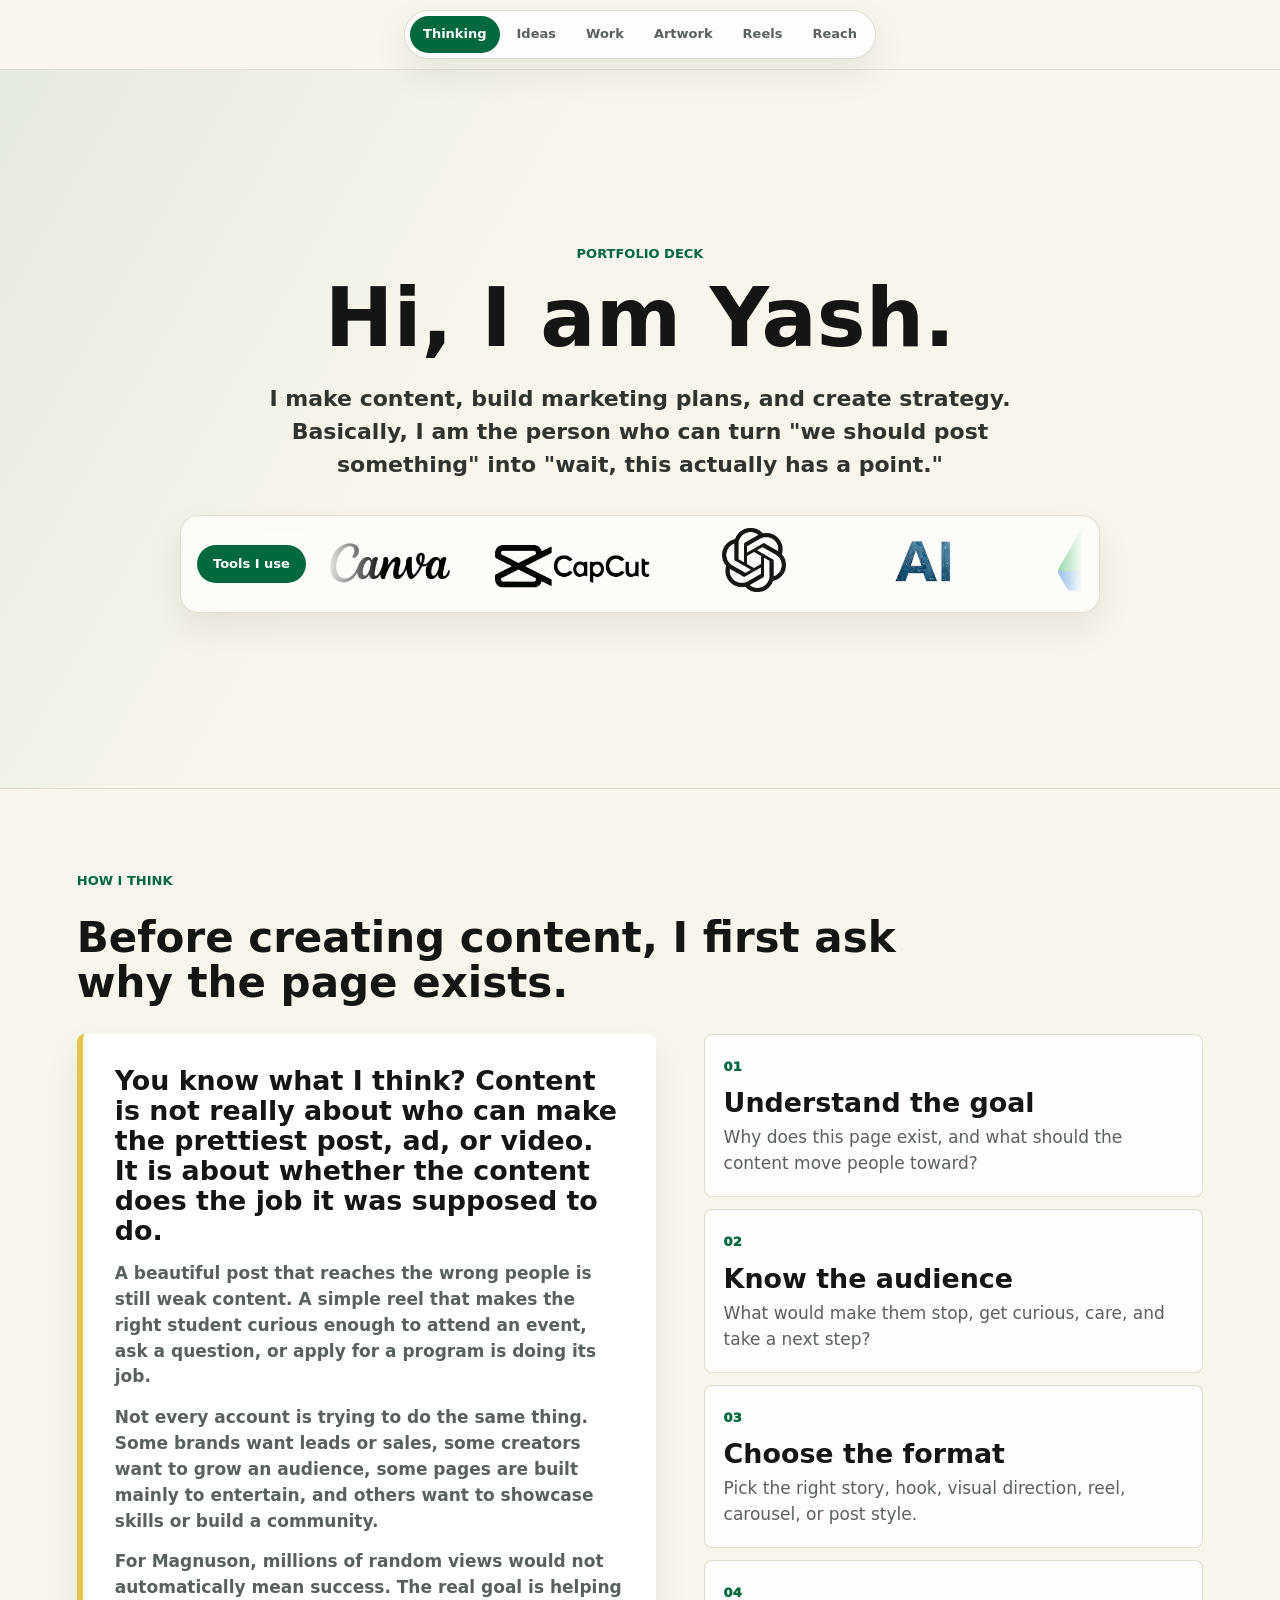
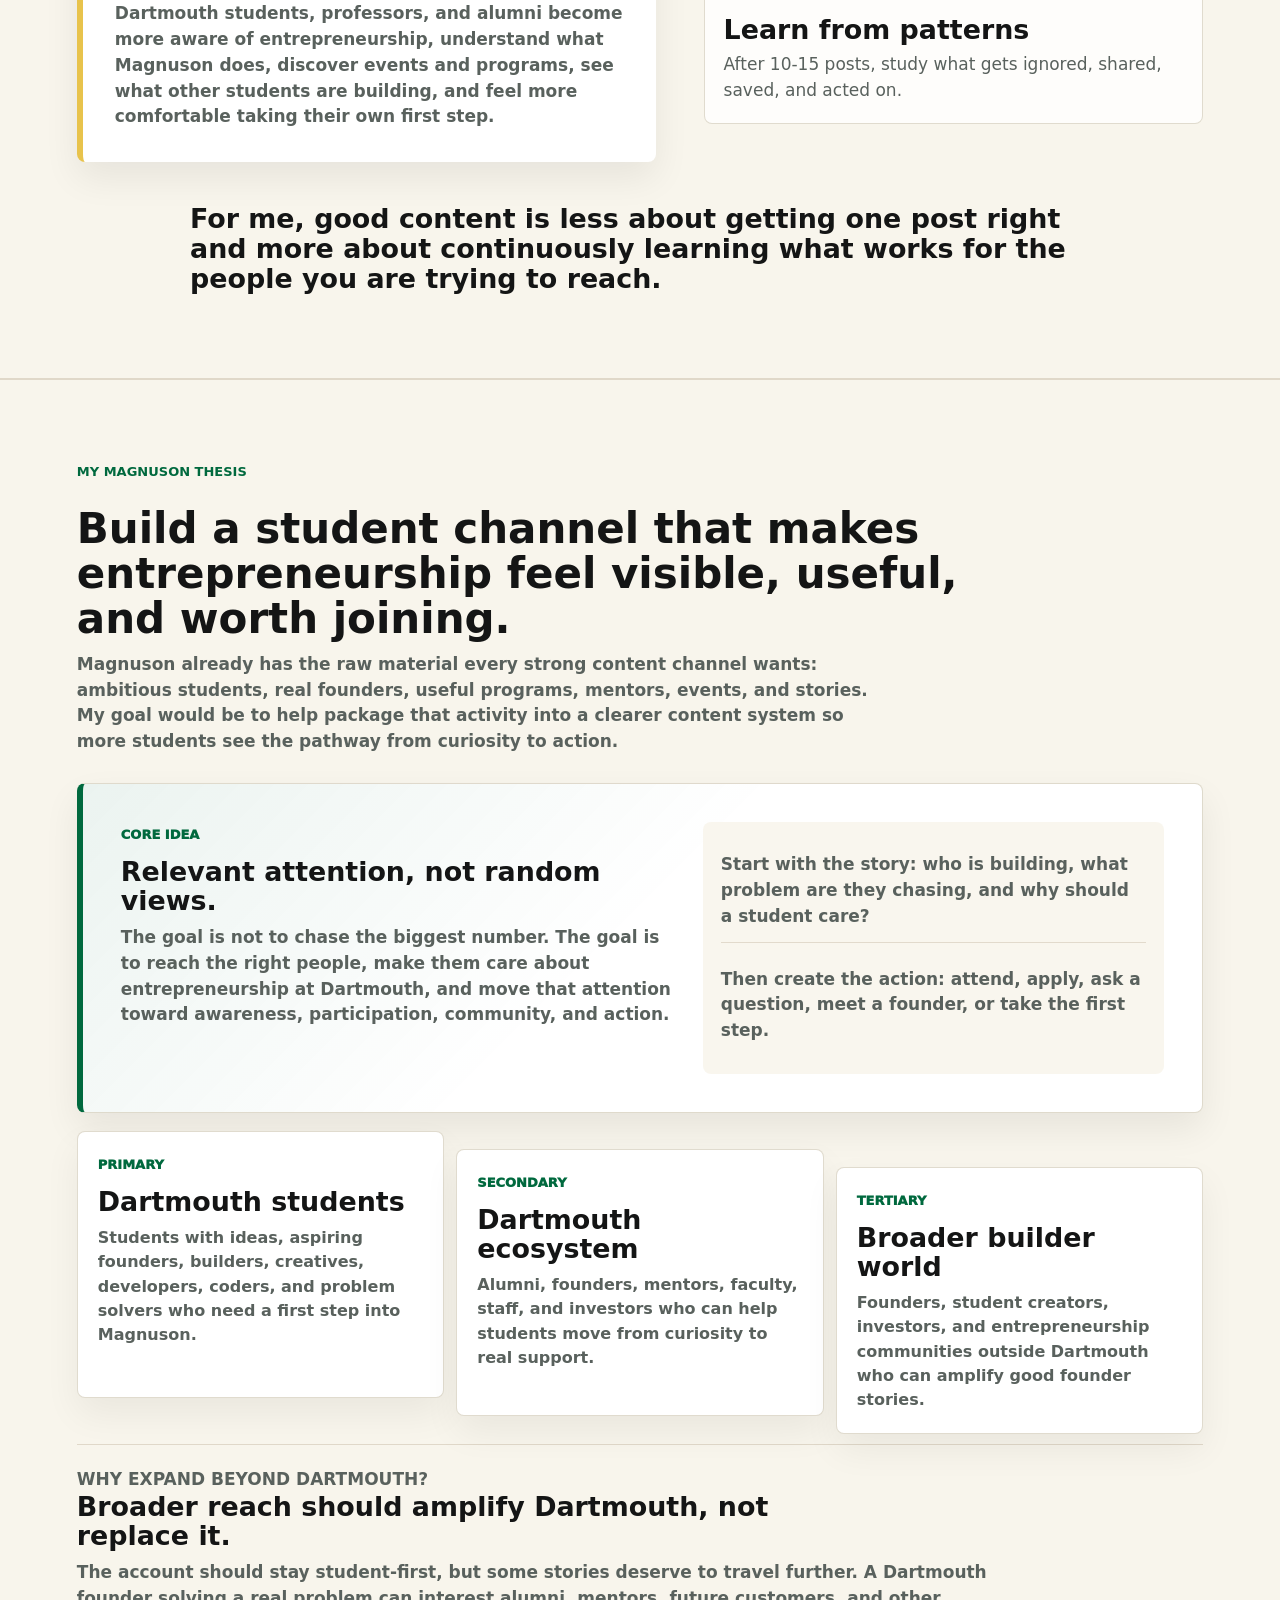
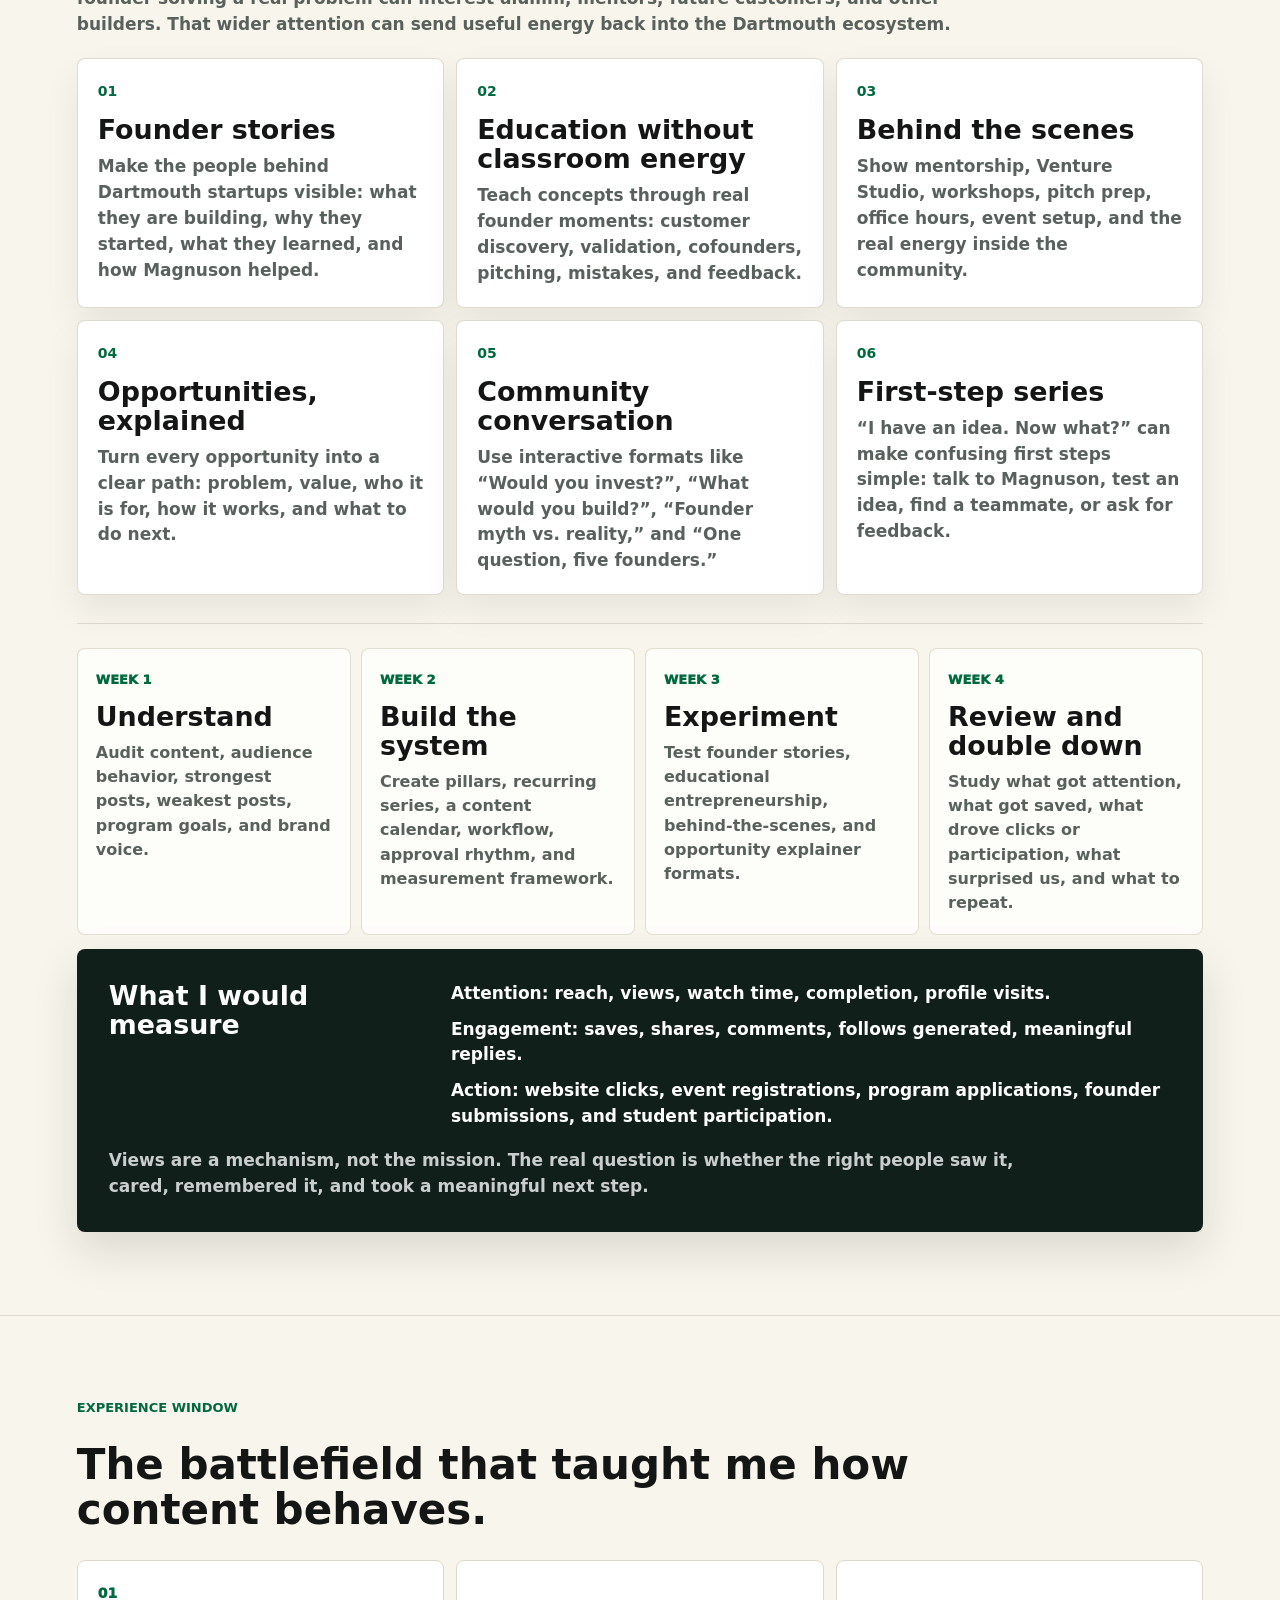
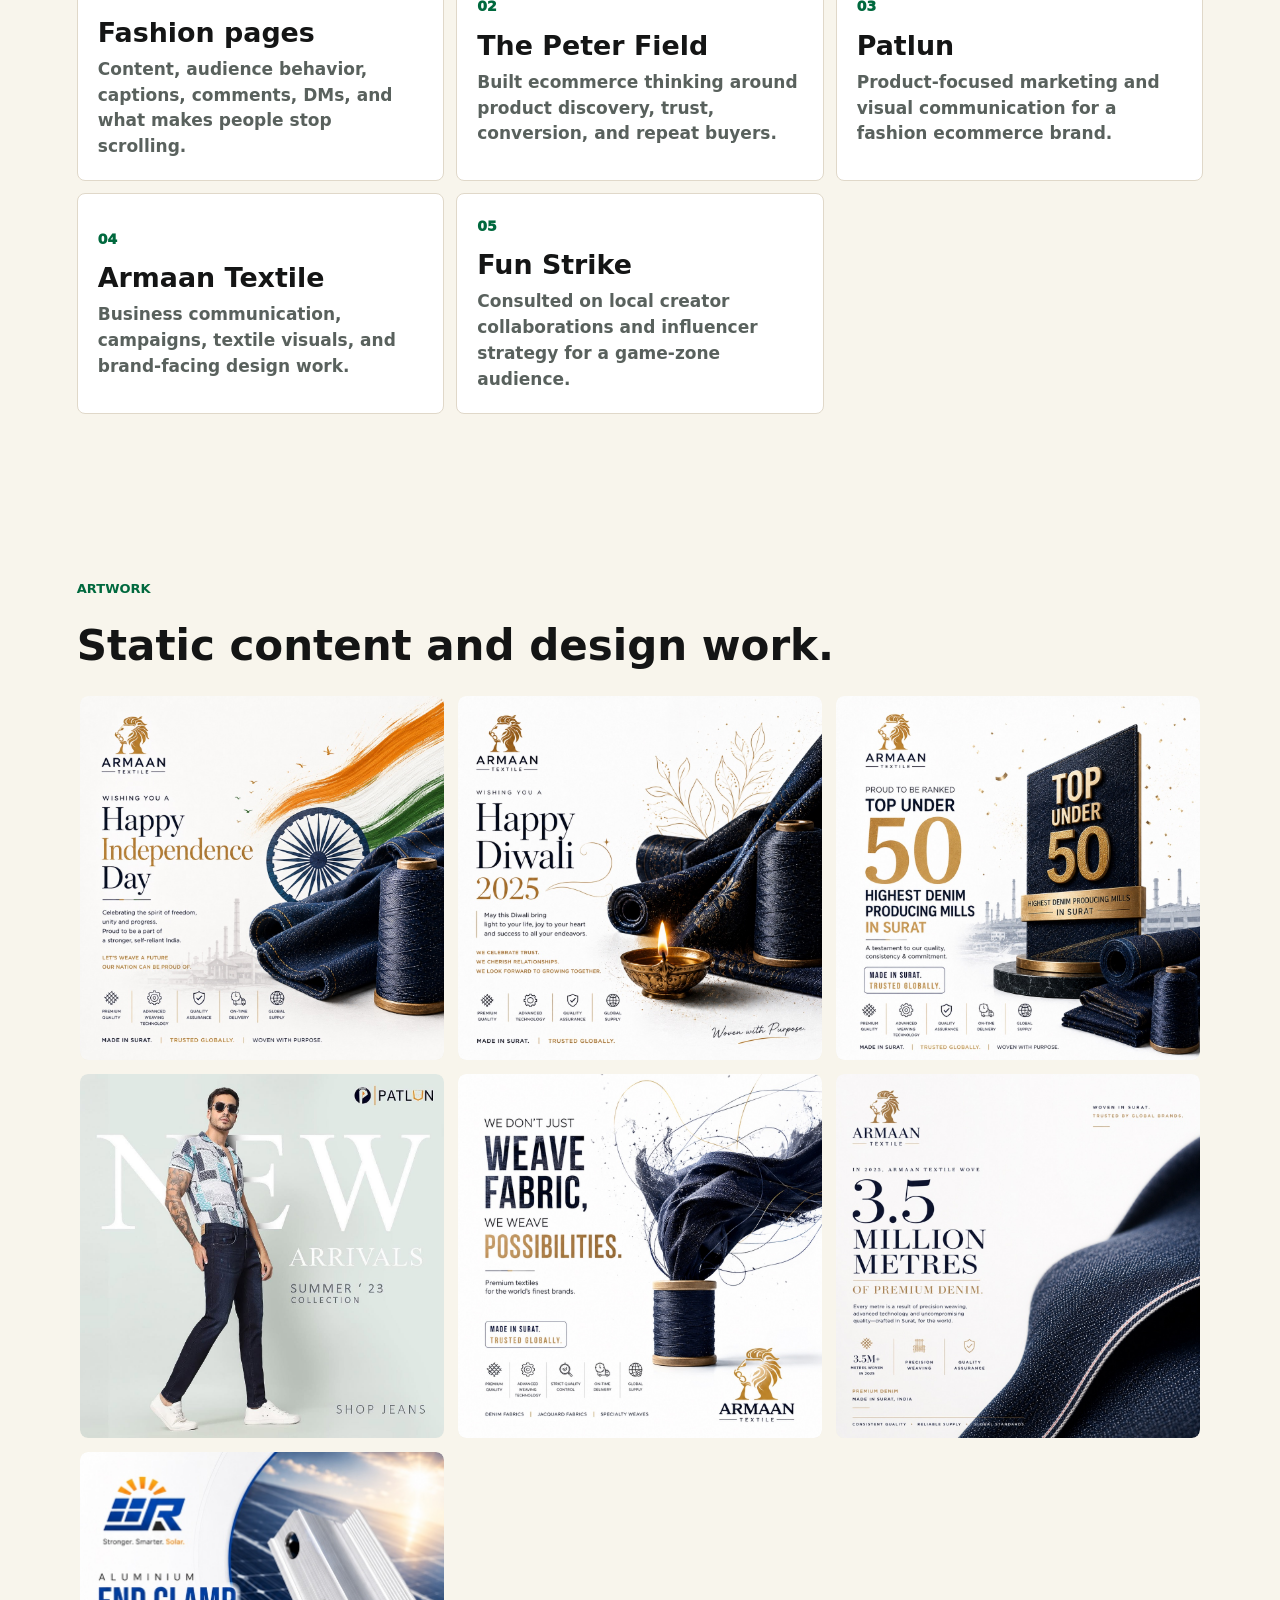
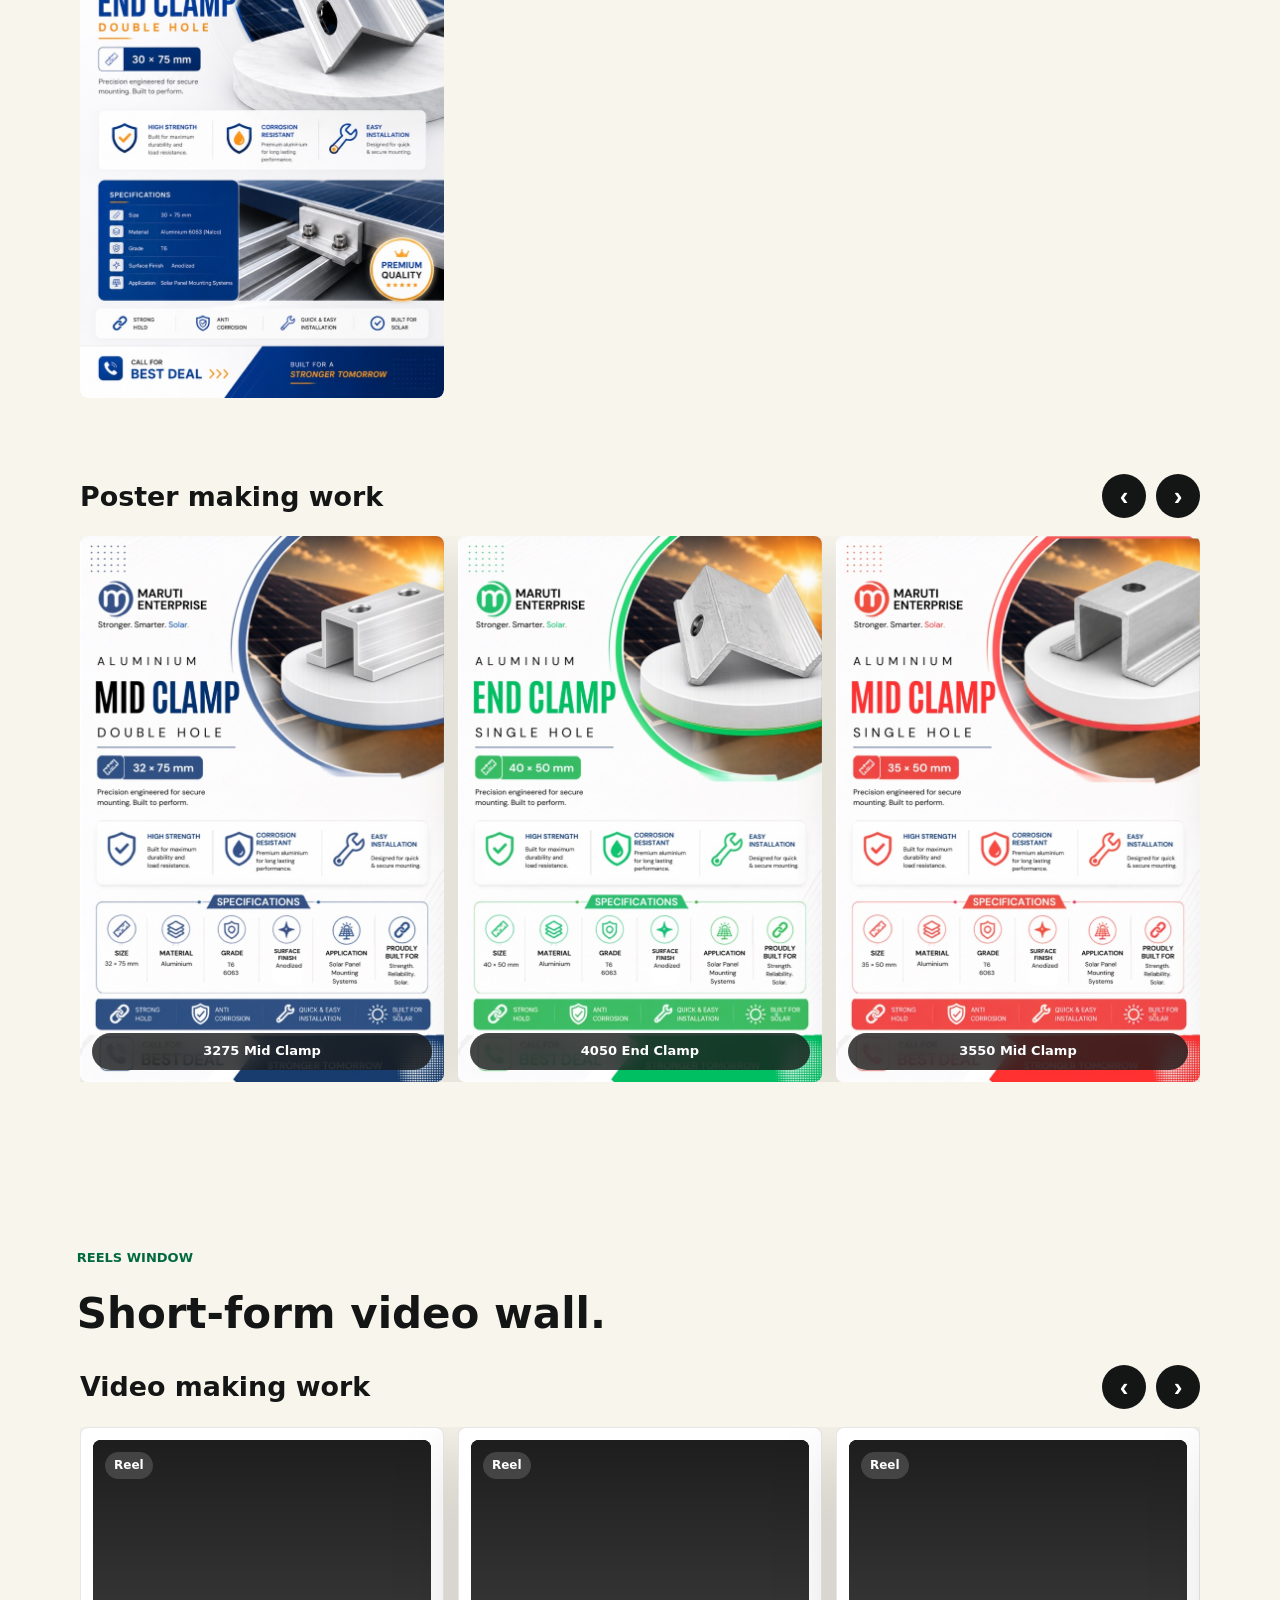
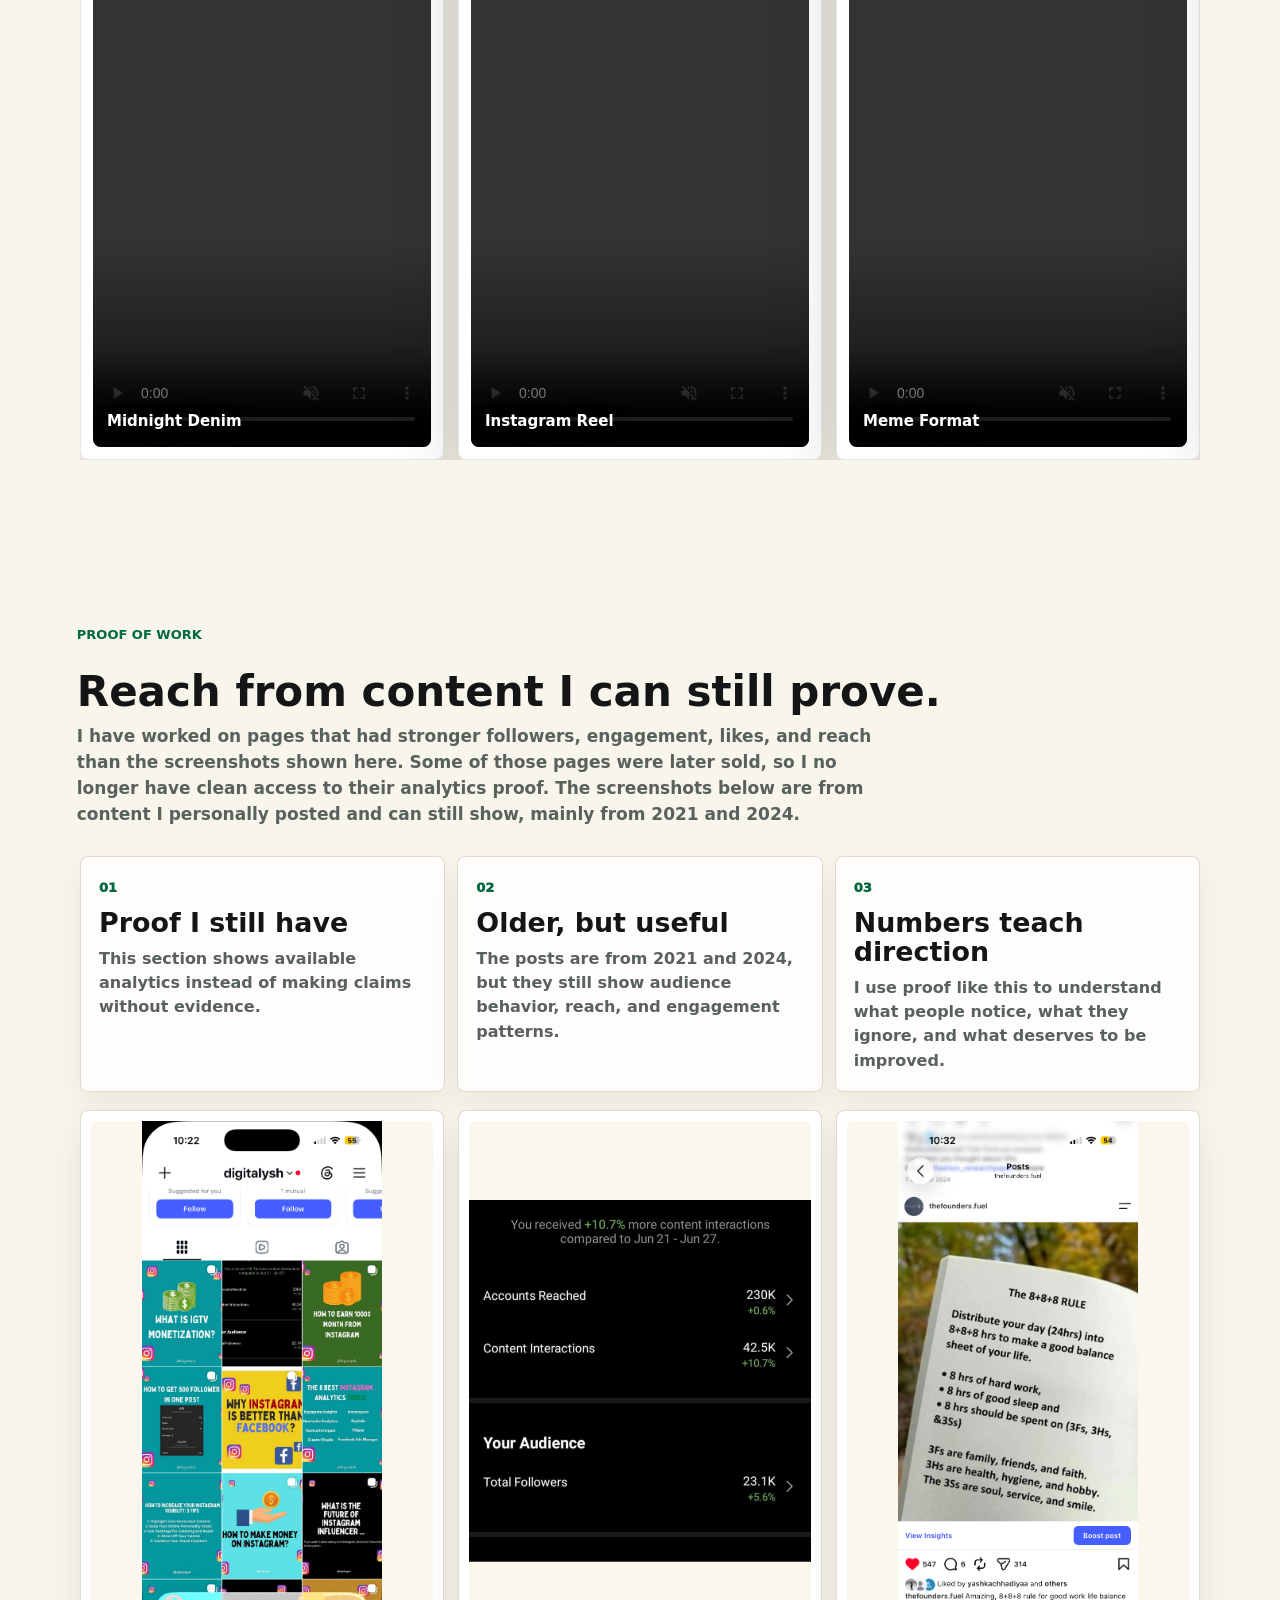
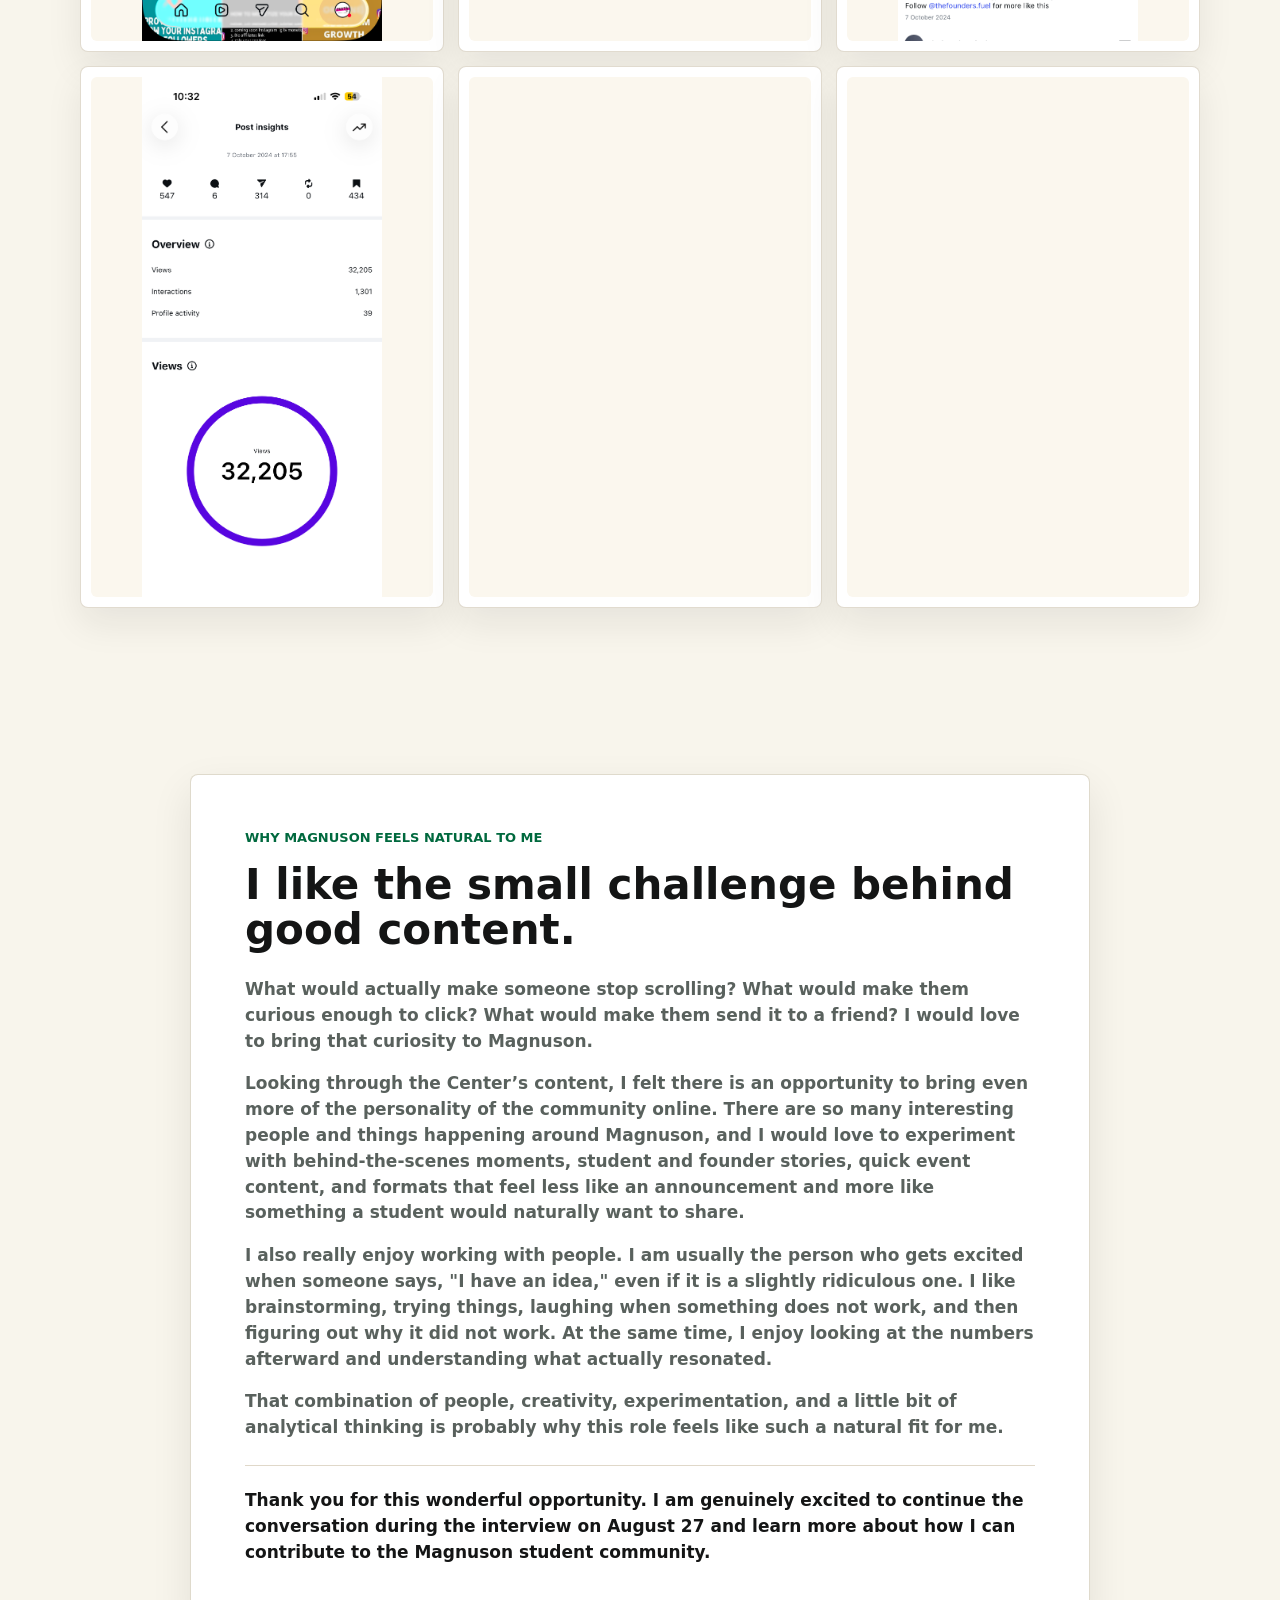
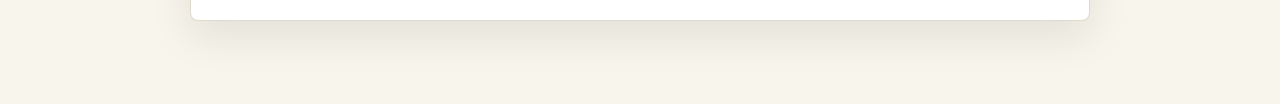
==== commit 52f3293b: "Clarify available reach proof" ====
--- a/website/index.html
+++ b/website/index.html
@@ -399,29 +399,30 @@
       <section id="history" class="section visual-section">
         <div class="section-title">
           <p class="eyebrow">Proof of work</p>
-          <h2>Reach I have helped create.</h2>
-          <p>
-            These screenshots show the side of content that happens after publishing: what people
-            watched, clicked, shared, saved, or reacted to. I do not see numbers as decoration; I use
-            them to understand what should be repeated, improved, or stopped.
+          <h2>Reach from content I can still prove.</h2>
+          <p>
+            I have worked on pages that had stronger followers, engagement, likes, and reach than the
+            screenshots shown here. Some of those pages were later sold, so I no longer have clean access
+            to their analytics proof. The screenshots below are from content I personally posted and can
+            still show, mainly from 2021 and 2024.
           </p>
         </div>
 
         <div class="proof-summary">
           <article>
             <span>01</span>
-            <h3>Proof over claims</h3>
-            <p>I would rather show outcomes than only say I understand social media.</p>
+            <h3>Proof I still have</h3>
+            <p>This section shows available analytics instead of making claims without evidence.</p>
           </article>
           <article>
             <span>02</span>
-            <h3>Learn the pattern</h3>
-            <p>The useful question is: what worked because of the audience, format, hook, timing, or context?</p>
+            <h3>Older, but useful</h3>
+            <p>The posts are from 2021 and 2024, but they still show audience behavior, reach, and engagement patterns.</p>
           </article>
           <article>
             <span>03</span>
-            <h3>Connect it to action</h3>
-            <p>For Magnuson, I would care most about attention that leads to awareness, participation, or a next step.</p>
+            <h3>Numbers teach direction</h3>
+            <p>I use proof like this to understand what people notice, what they ignore, and what deserves to be improved.</p>
           </article>
         </div>
 
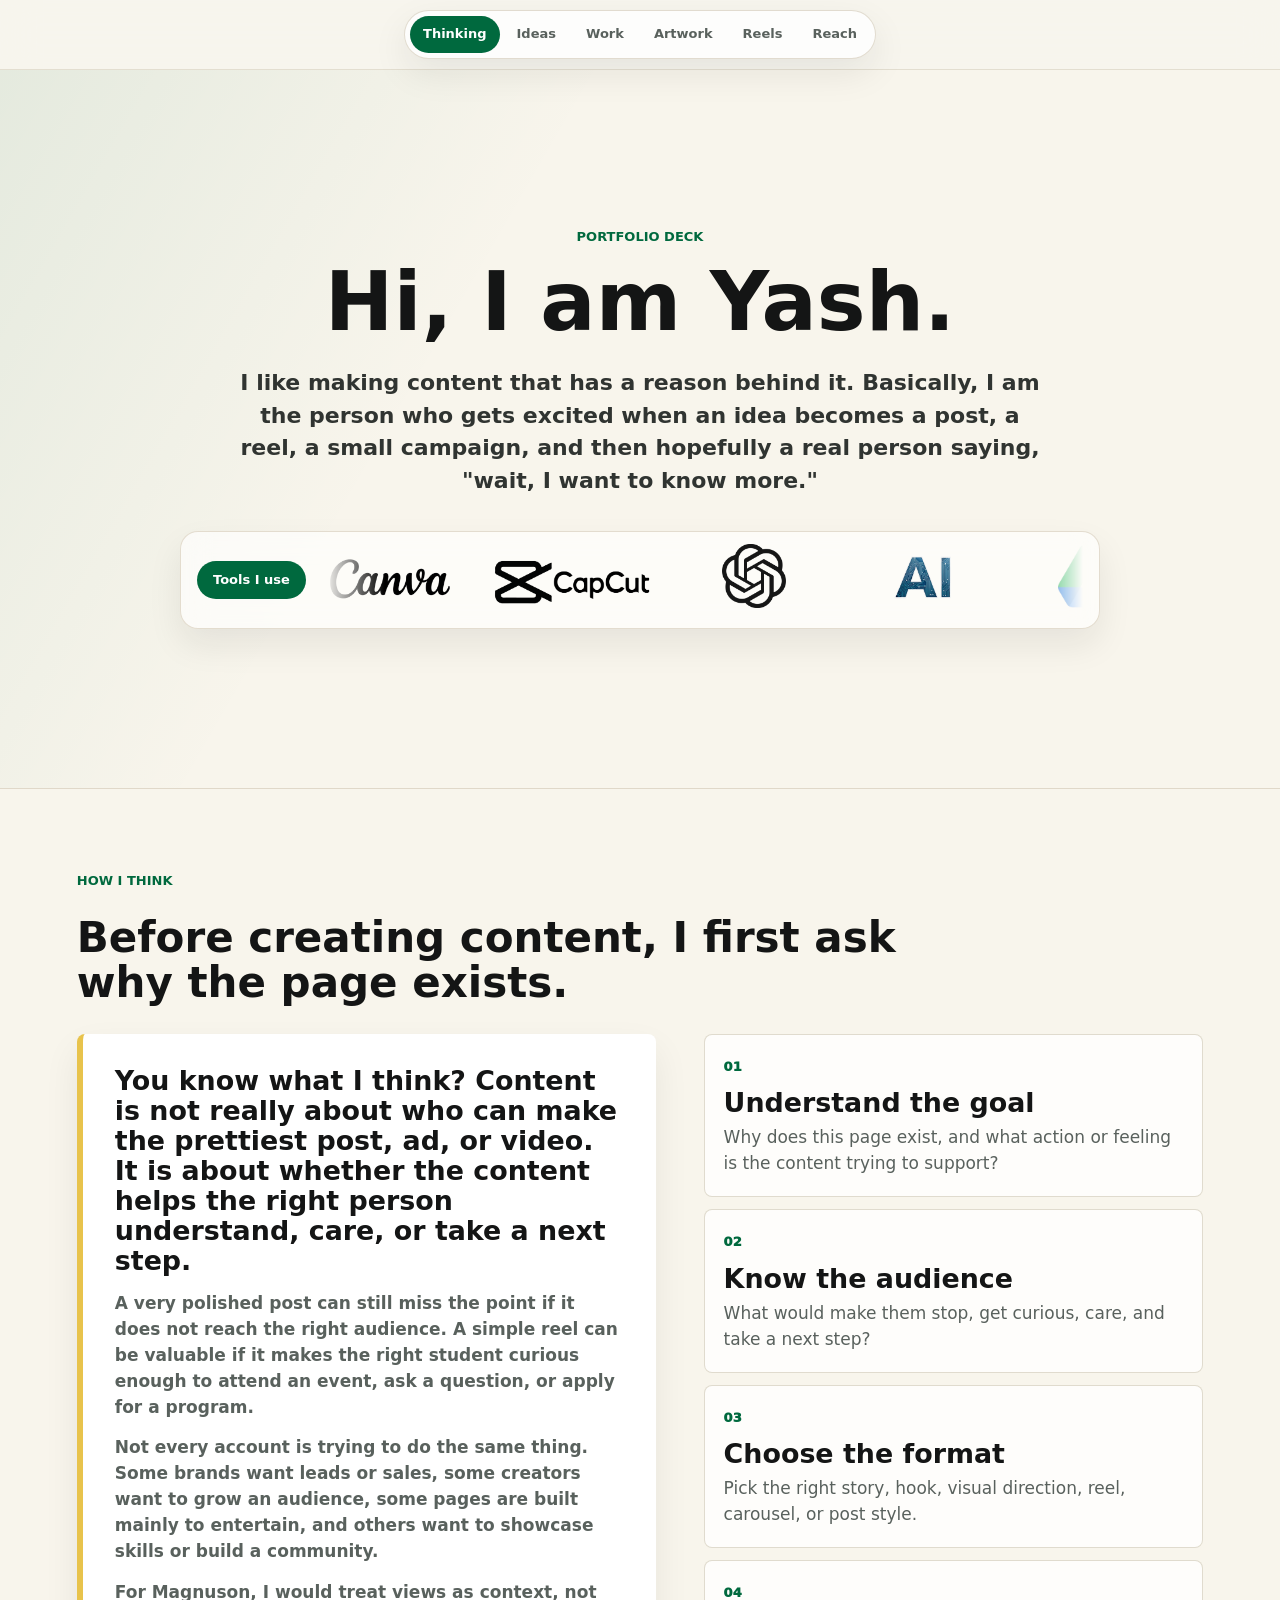
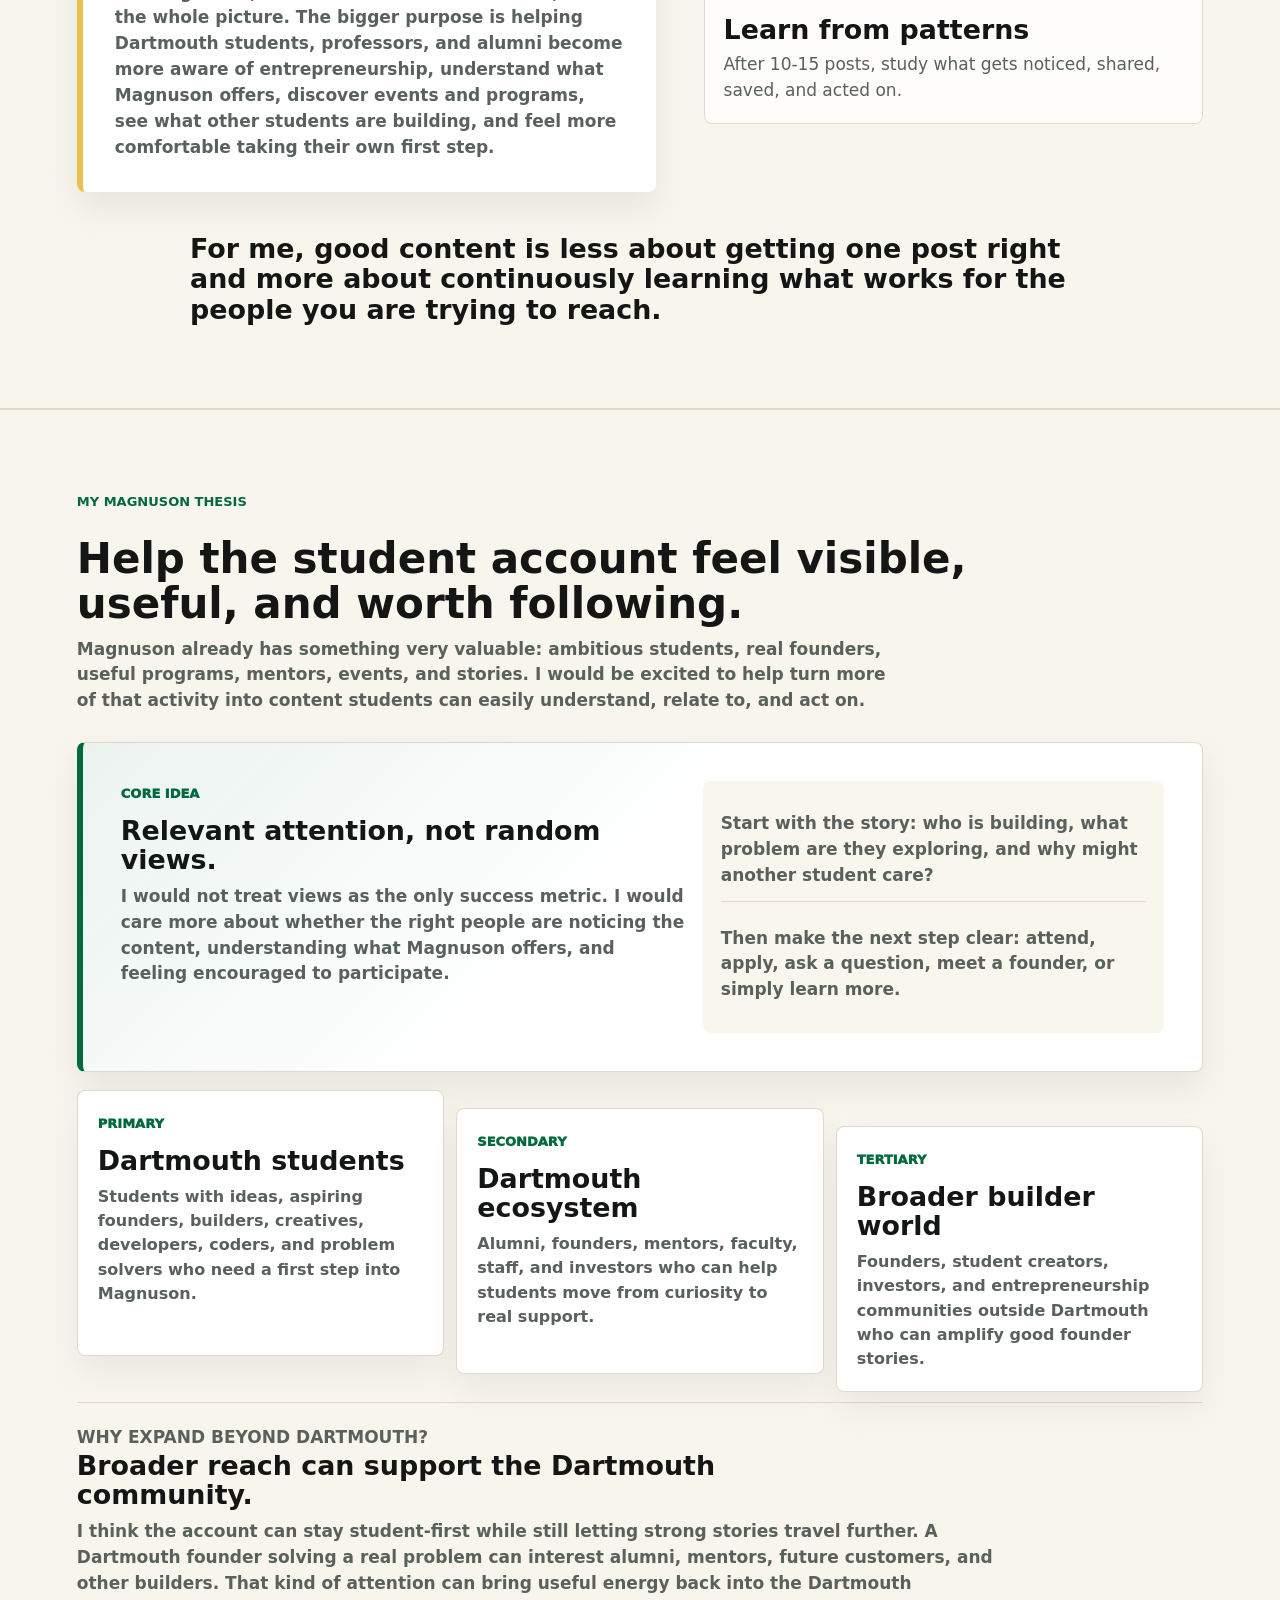
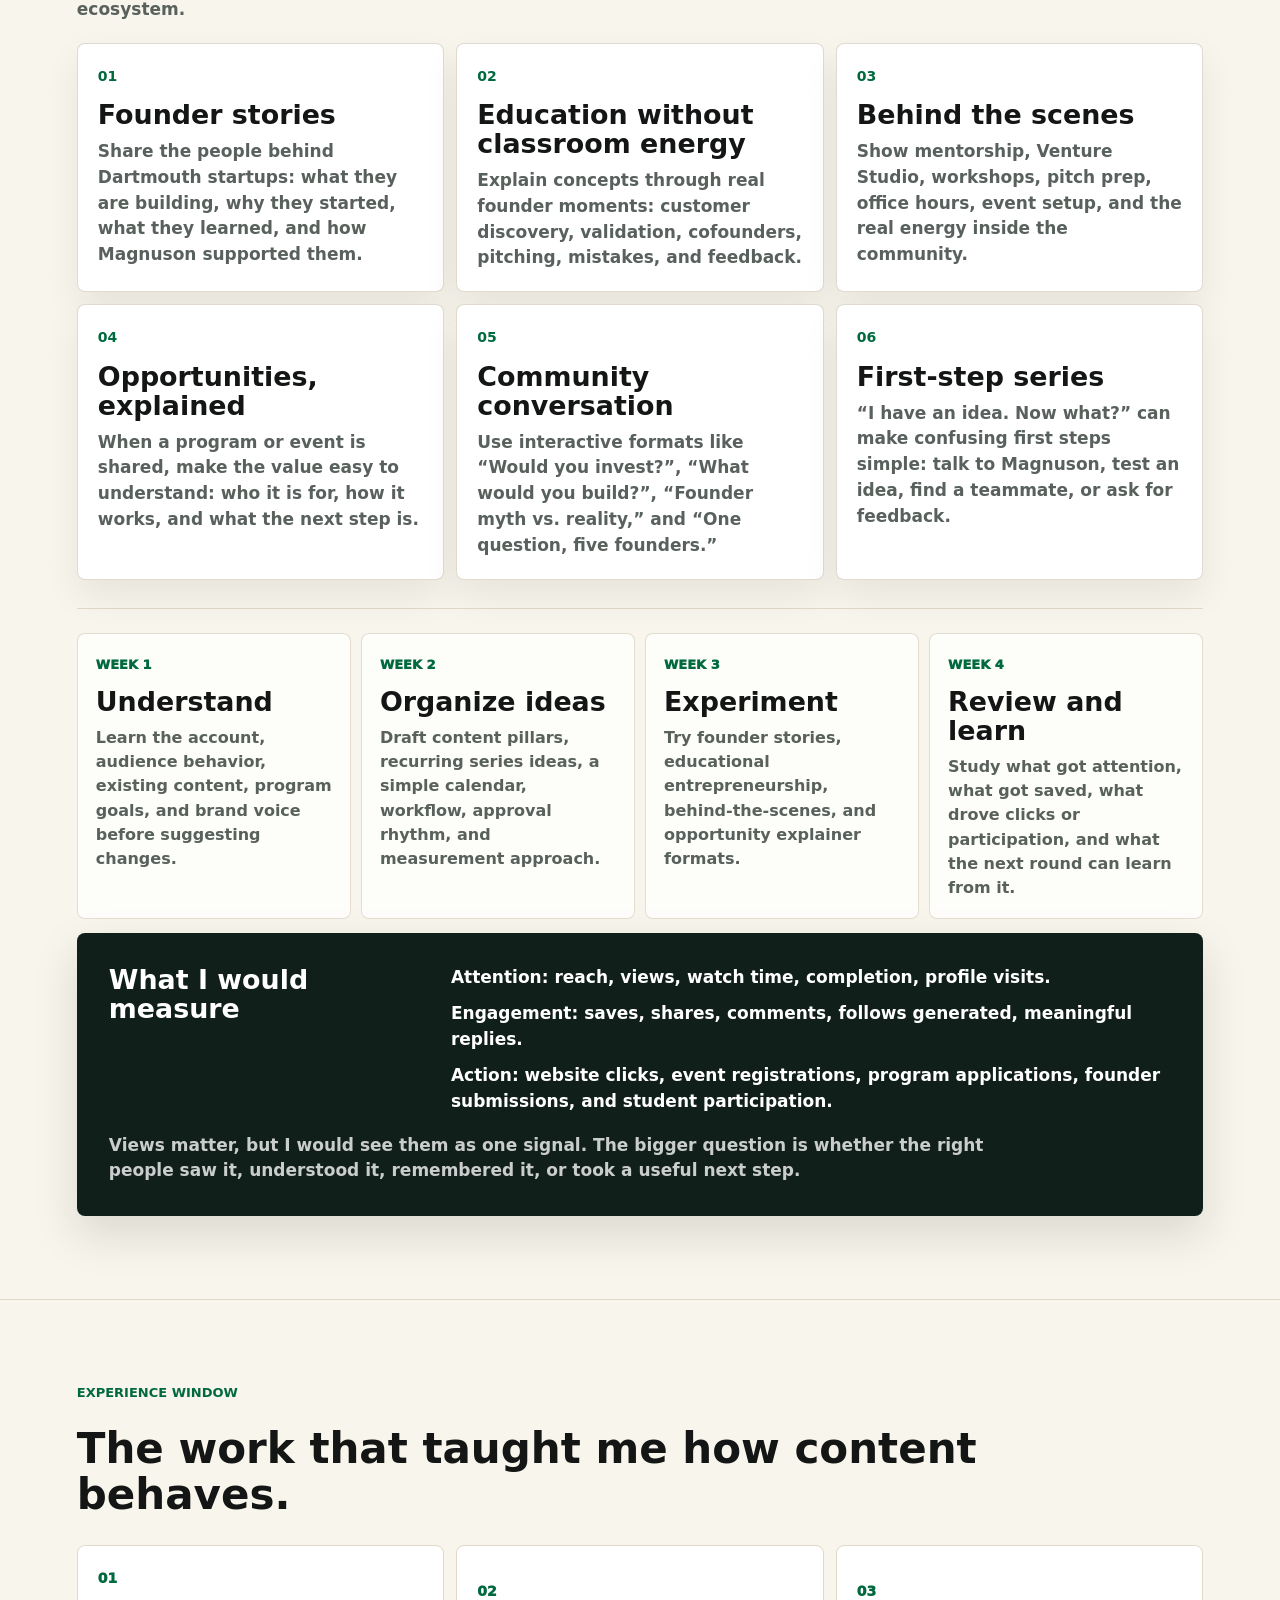
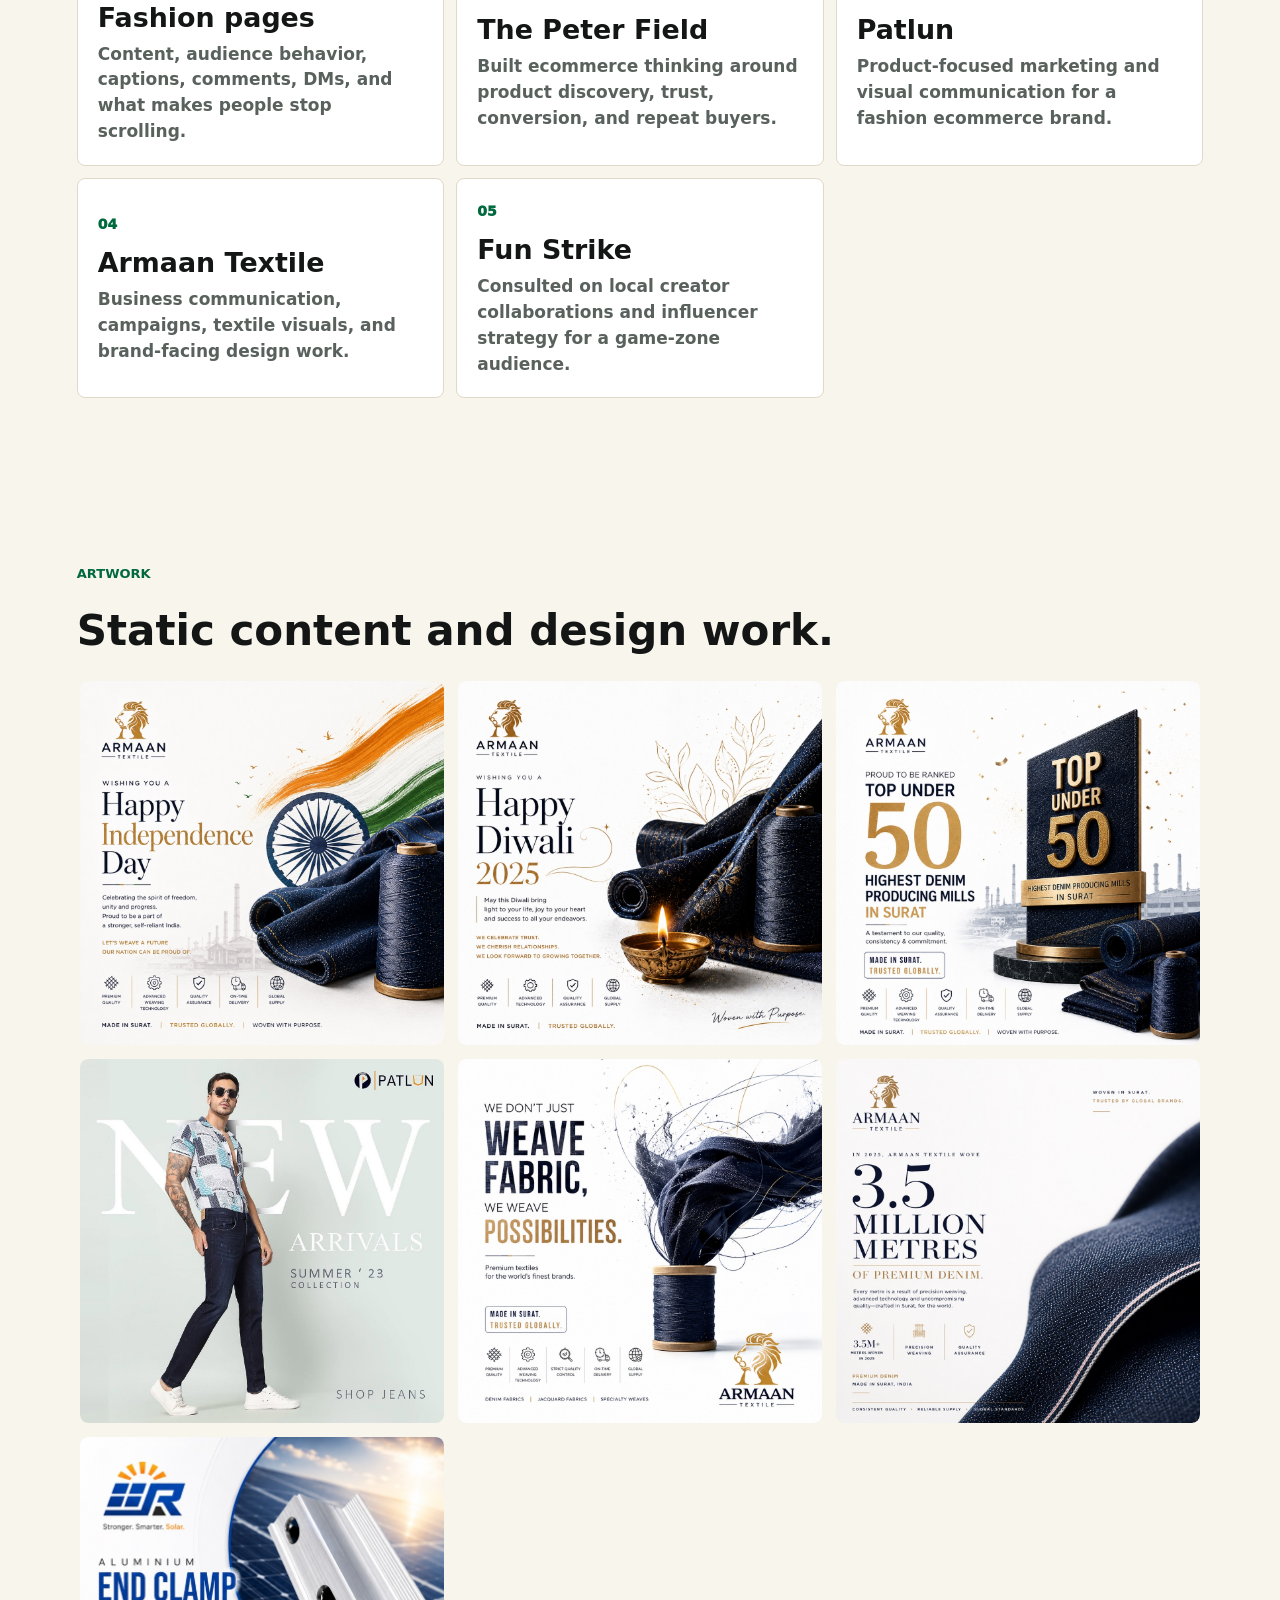
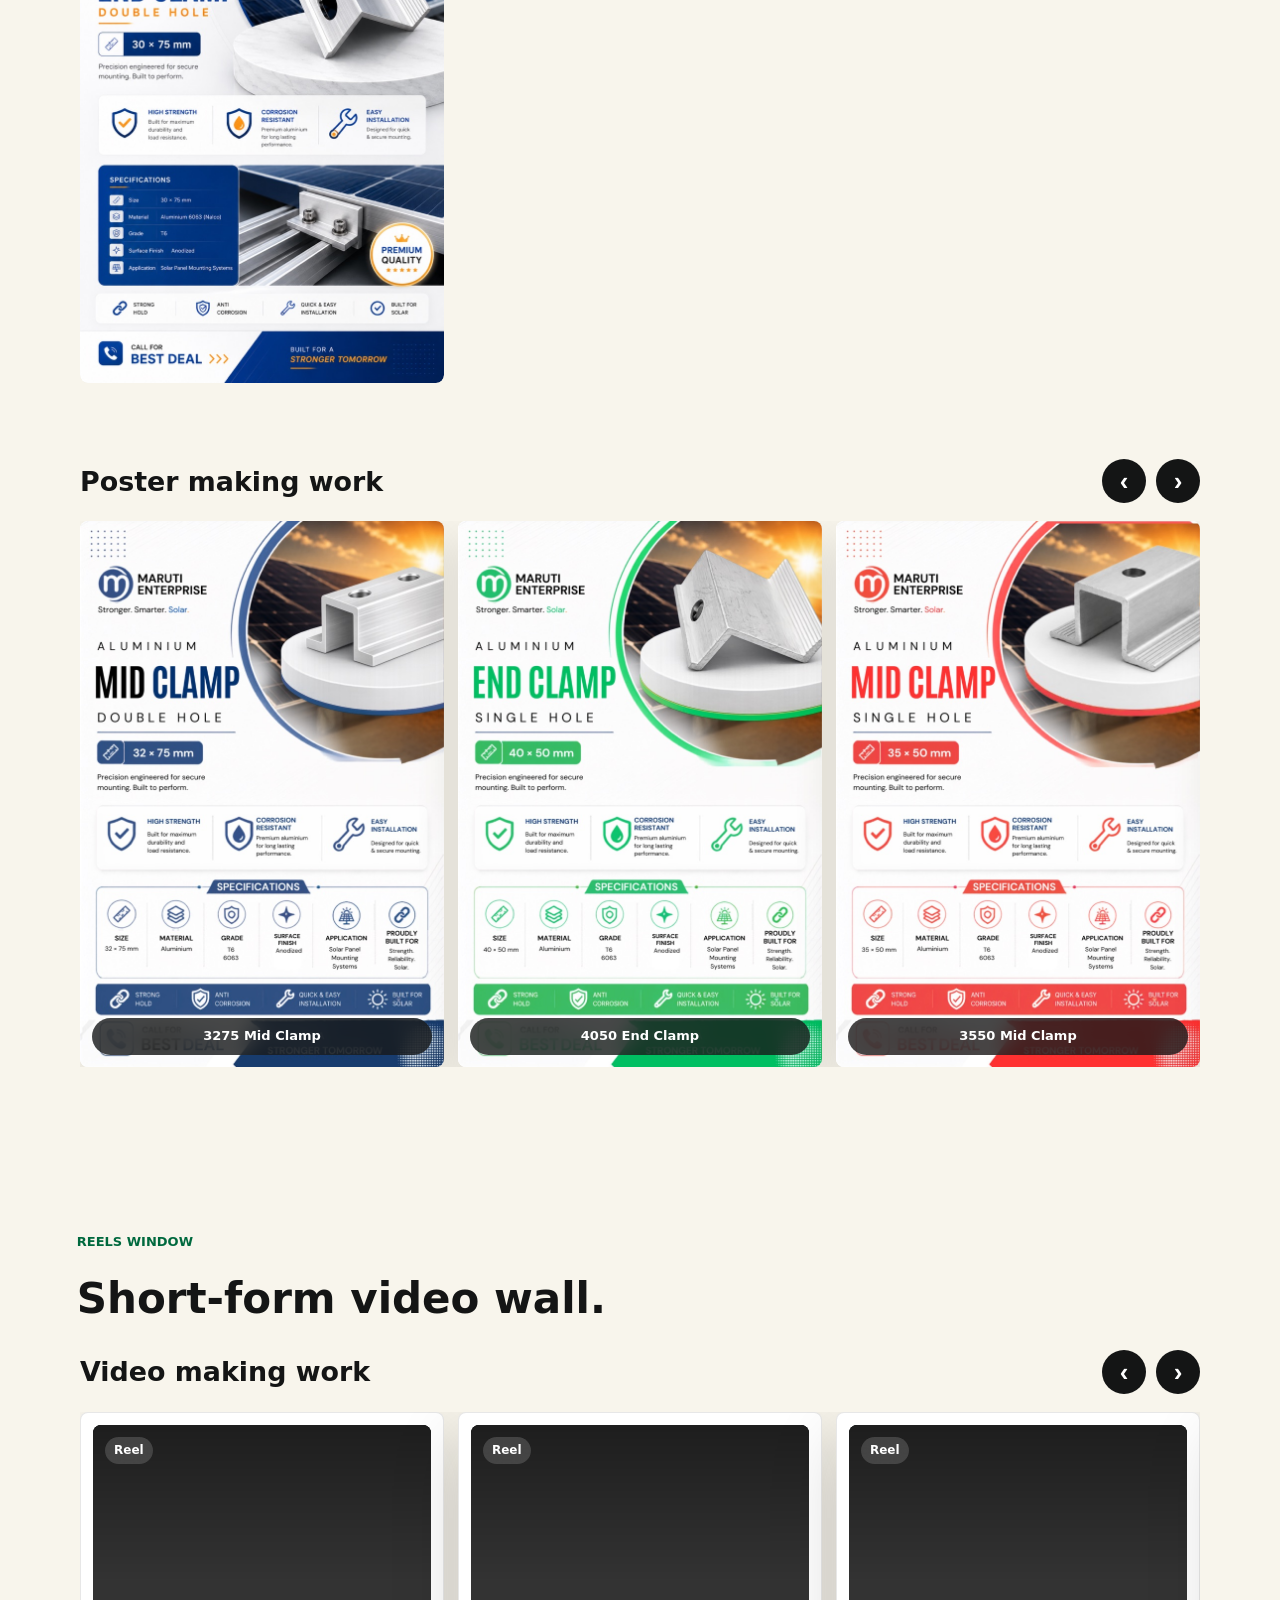
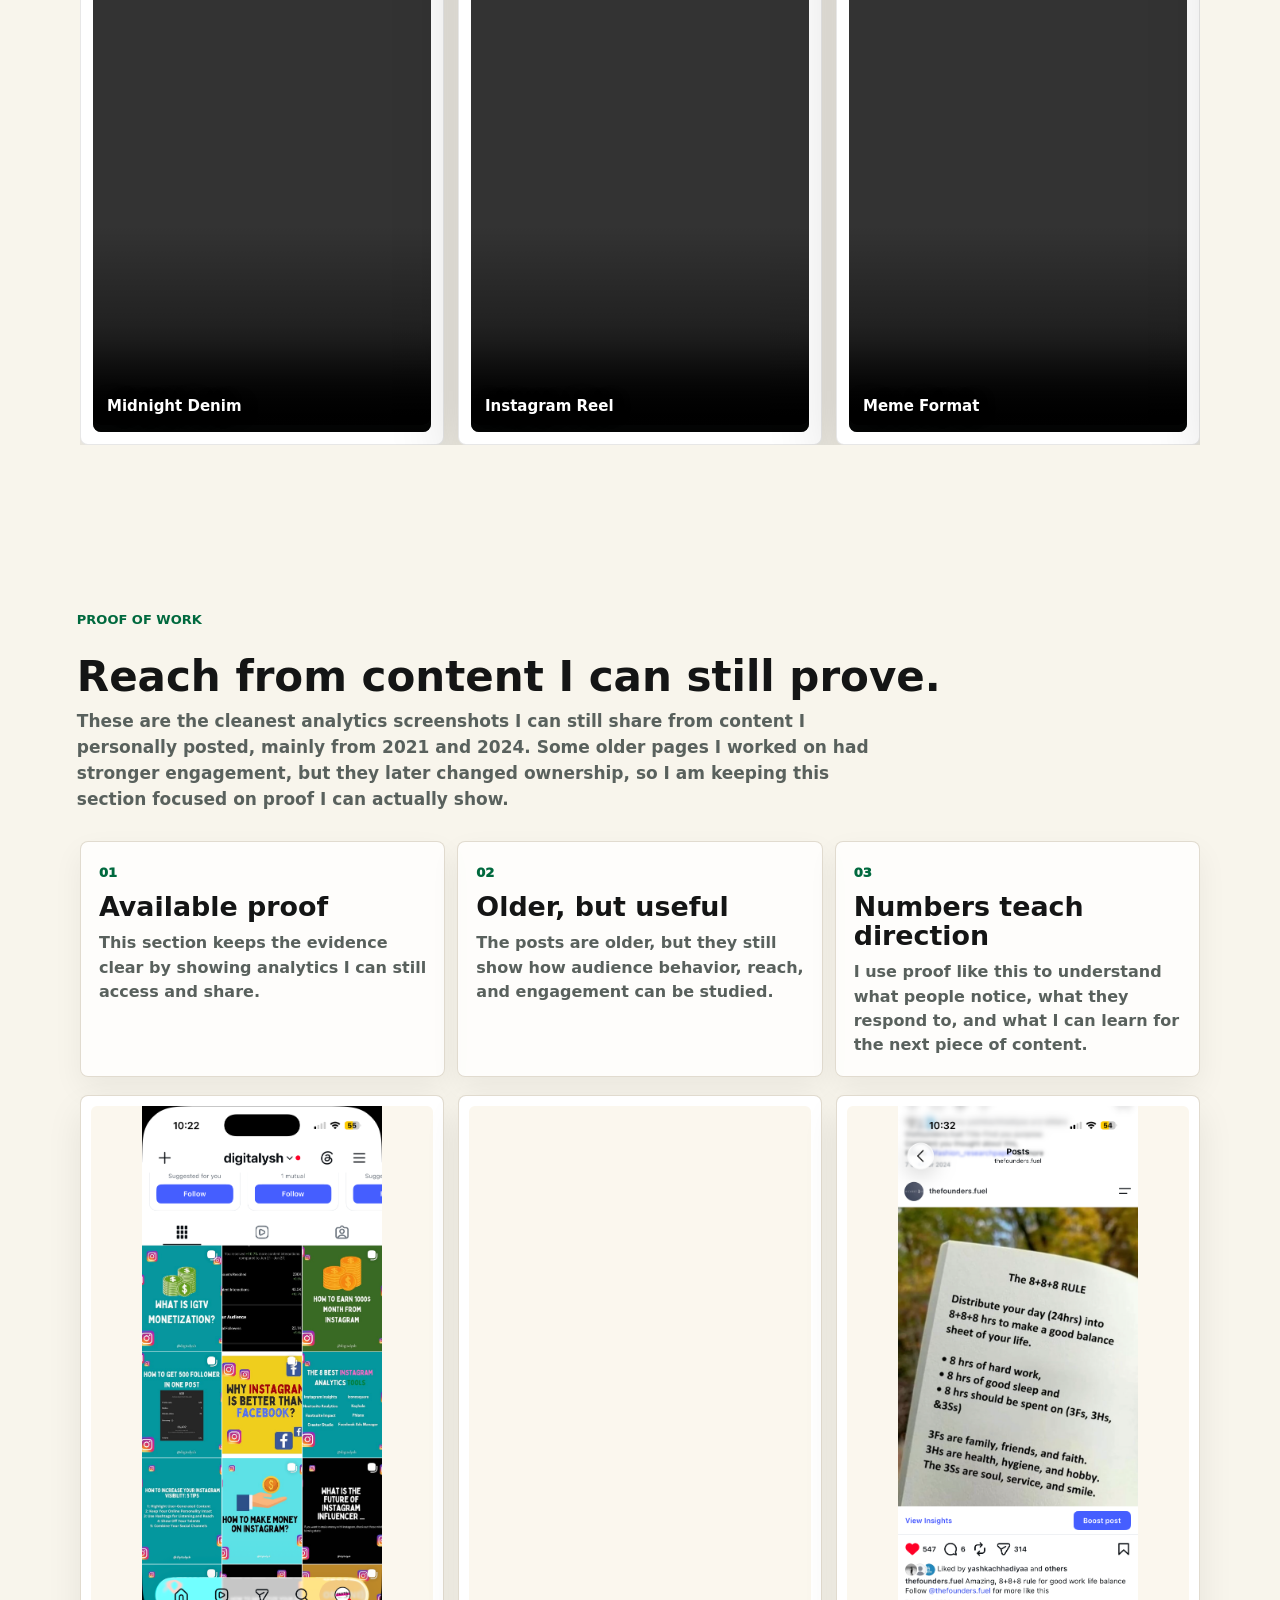
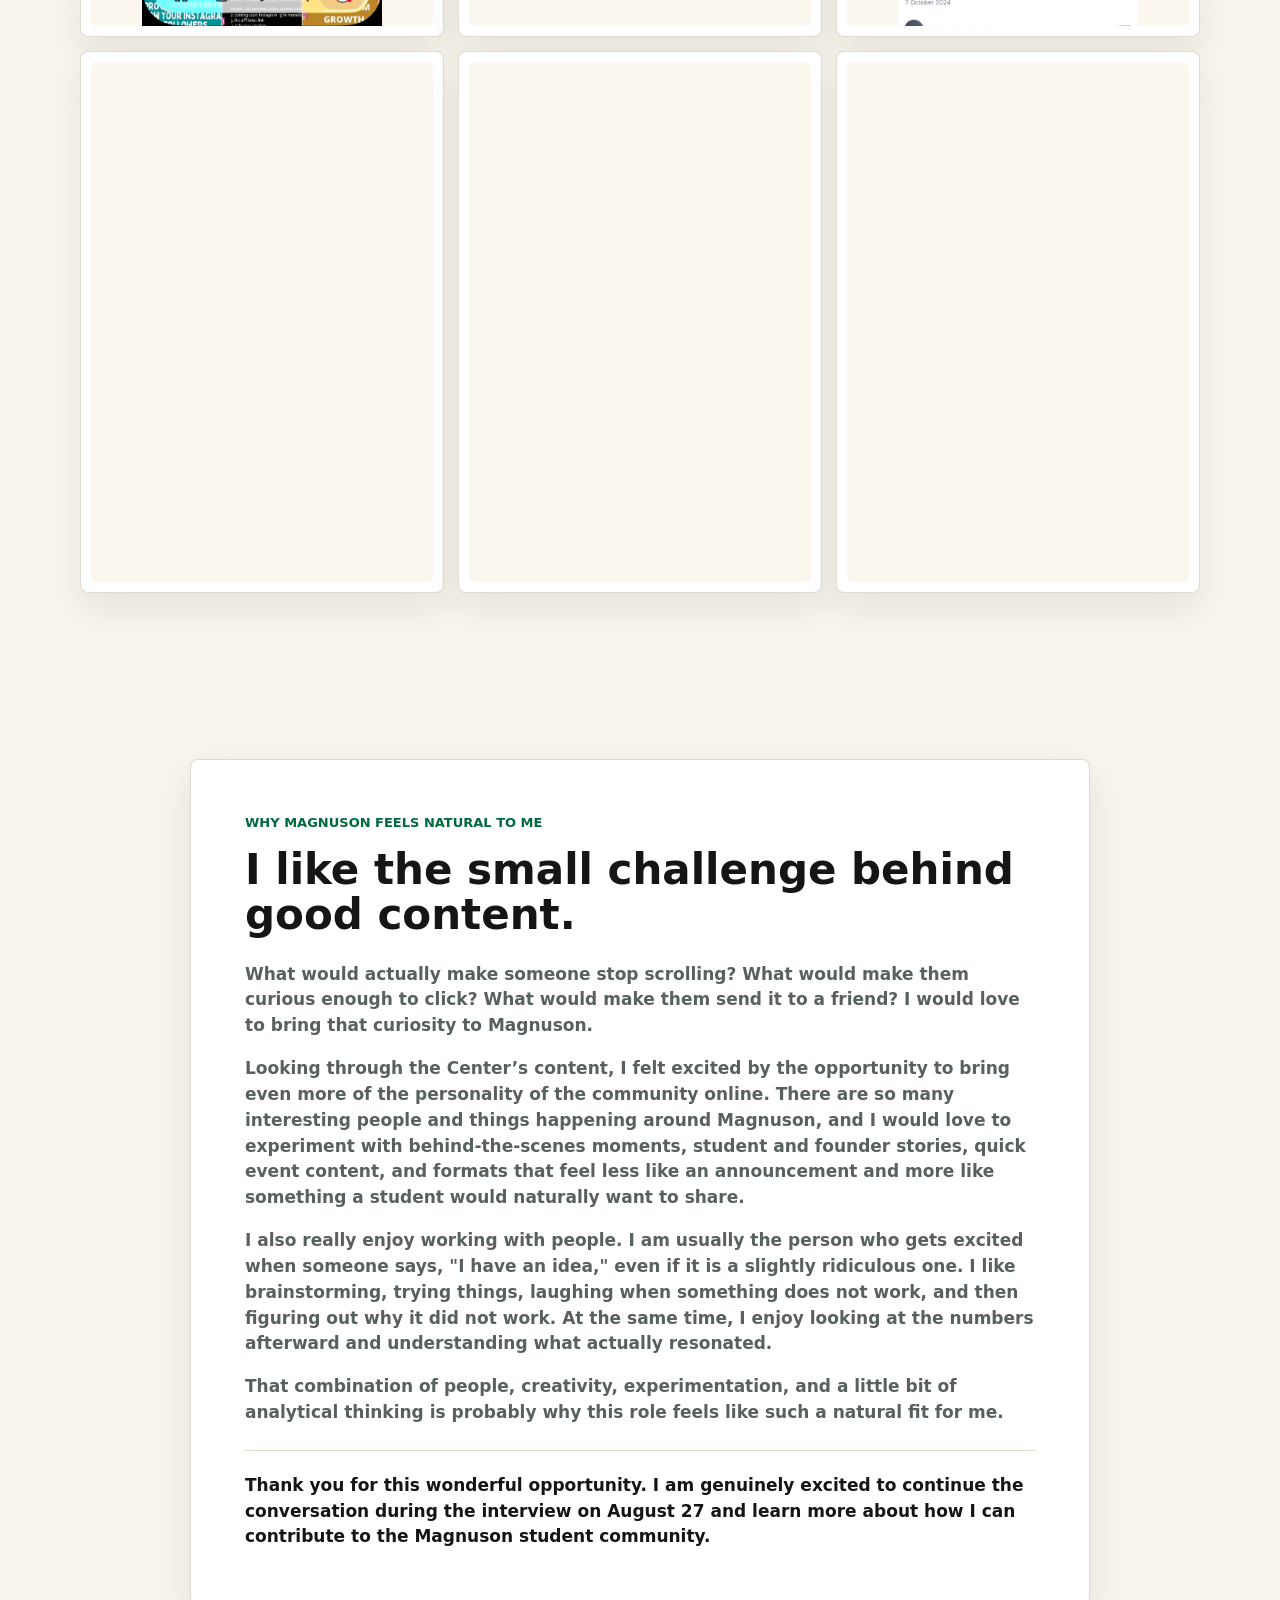
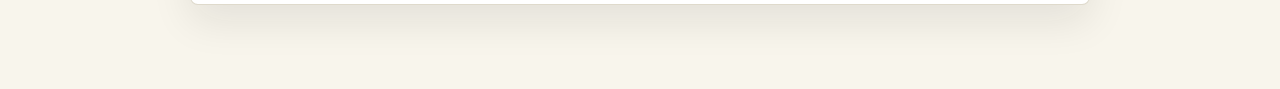
==== commit b2c66a87: "Soften portfolio voice" ====
--- a/website/index.html
+++ b/website/index.html
@@ -28,8 +28,9 @@
           <p class="eyebrow">Portfolio deck</p>
           <h1>Hi, I am Yash.</h1>
           <p class="intro">
-            I make content, build marketing plans, and create strategy. Basically, I am the person who
-            can turn "we should post something" into "wait, this actually has a point."
+            I like making content that has a reason behind it. Basically, I am the person who gets
+            excited when an idea becomes a post, a reel, a small campaign, and then hopefully a real
+            person saying, "wait, I want to know more."
           </p>
           <div class="tool-marquee" aria-label="Tools I use">
             <span class="tool-label">Tools I use</span>
@@ -67,12 +68,13 @@
           <article class="thinking-copy">
             <p class="thinking-lead">
               You know what I think? Content is not really about who can make the prettiest post, ad,
-              or video. It is about whether the content does the job it was supposed to do.
+              or video. It is about whether the content helps the right person understand, care, or
+              take a next step.
             </p>
             <p>
-              A beautiful post that reaches the wrong people is still weak content. A simple reel that
-              makes the right student curious enough to attend an event, ask a question, or apply for a
-              program is doing its job.
+              A very polished post can still miss the point if it does not reach the right audience.
+              A simple reel can be valuable if it makes the right student curious enough to attend an
+              event, ask a question, or apply for a program.
             </p>
             <p>
               Not every account is trying to do the same thing. Some brands want leads or sales, some
@@ -80,10 +82,10 @@
               want to showcase skills or build a community.
             </p>
             <p>
-              For Magnuson, millions of random views would not automatically mean success. The real
-              goal is helping Dartmouth students, professors, and alumni become more aware of
-              entrepreneurship, understand what Magnuson does, discover events and programs, see what
-              other students are building, and feel more comfortable taking their own first step.
+              For Magnuson, I would treat views as context, not the whole picture. The bigger purpose
+              is helping Dartmouth students, professors, and alumni become more aware of
+              entrepreneurship, understand what Magnuson offers, discover events and programs, see
+              what other students are building, and feel more comfortable taking their own first step.
             </p>
           </article>
 
@@ -91,7 +93,7 @@
             <article>
               <span>01</span>
               <h3>Understand the goal</h3>
-              <p>Why does this page exist, and what should the content move people toward?</p>
+              <p>Why does this page exist, and what action or feeling is the content trying to support?</p>
             </article>
             <article>
               <span>02</span>
@@ -106,7 +108,7 @@
             <article>
               <span>04</span>
               <h3>Learn from patterns</h3>
-              <p>After 10-15 posts, study what gets ignored, shared, saved, and acted on.</p>
+              <p>After 10-15 posts, study what gets noticed, shared, saved, and acted on.</p>
             </article>
           </div>
         </div>
@@ -120,12 +122,11 @@
       <section id="ideas" class="section ideas-section">
         <div class="section-title">
           <p class="eyebrow">My Magnuson thesis</p>
-          <h2>Build a student channel that makes entrepreneurship feel visible, useful, and worth joining.</h2>
-          <p>
-            Magnuson already has the raw material every strong content channel wants: ambitious
-            students, real founders, useful programs, mentors, events, and stories. My goal would be
-            to help package that activity into a clearer content system so more students see the
-            pathway from curiosity to action.
+          <h2>Help the student account feel visible, useful, and worth following.</h2>
+          <p>
+            Magnuson already has something very valuable: ambitious students, real founders, useful
+            programs, mentors, events, and stories. I would be excited to help turn more of that
+            activity into content students can easily understand, relate to, and act on.
           </p>
         </div>
 
@@ -134,14 +135,14 @@
             <span>Core idea</span>
             <h3>Relevant attention, not random views.</h3>
             <p>
-              The goal is not to chase the biggest number. The goal is to reach the right people,
-              make them care about entrepreneurship at Dartmouth, and move that attention toward
-              awareness, participation, community, and action.
+              I would not treat views as the only success metric. I would care more about whether the
+              right people are noticing the content, understanding what Magnuson offers, and feeling
+              encouraged to participate.
             </p>
           </div>
           <div class="thesis-shift">
-            <p><strong>Start with the story:</strong> who is building, what problem are they chasing, and why should a student care?</p>
-            <p><strong>Then create the action:</strong> attend, apply, ask a question, meet a founder, or take the first step.</p>
+            <p><strong>Start with the story:</strong> who is building, what problem are they exploring, and why might another student care?</p>
+            <p><strong>Then make the next step clear:</strong> attend, apply, ask a question, meet a founder, or simply learn more.</p>
           </div>
         </div>
 
@@ -165,12 +166,12 @@
 
         <div class="section-subhead">
           <p class="eyebrow">Why expand beyond Dartmouth?</p>
-          <h3>Broader reach should amplify Dartmouth, not replace it.</h3>
-          <p>
-            The account should stay student-first, but some stories deserve to travel further. A
-            Dartmouth founder solving a real problem can interest alumni, mentors, future customers,
-            and other builders. That wider attention can send useful energy back into the Dartmouth
-            ecosystem.
+          <h3>Broader reach can support the Dartmouth community.</h3>
+          <p>
+            I think the account can stay student-first while still letting strong stories travel
+            further. A Dartmouth founder solving a real problem can interest alumni, mentors, future
+            customers, and other builders. That kind of attention can bring useful energy back into
+            the Dartmouth ecosystem.
           </p>
         </div>
 
@@ -178,13 +179,13 @@
           <article class="idea-card">
             <span>01</span>
             <h3>Founder stories</h3>
-            <p>Make the people behind Dartmouth startups visible: what they are building, why they started, what they learned, and how Magnuson helped.</p>
+            <p>Share the people behind Dartmouth startups: what they are building, why they started, what they learned, and how Magnuson supported them.</p>
           </article>
 
           <article class="idea-card">
             <span>02</span>
             <h3>Education without classroom energy</h3>
-            <p>Teach concepts through real founder moments: customer discovery, validation, cofounders, pitching, mistakes, and feedback.</p>
+            <p>Explain concepts through real founder moments: customer discovery, validation, cofounders, pitching, mistakes, and feedback.</p>
           </article>
 
           <article class="idea-card">
@@ -196,7 +197,7 @@
           <article class="idea-card">
             <span>04</span>
             <h3>Opportunities, explained</h3>
-            <p>Turn every opportunity into a clear path: problem, value, who it is for, how it works, and what to do next.</p>
+            <p>When a program or event is shared, make the value easy to understand: who it is for, how it works, and what the next step is.</p>
           </article>
 
           <article class="idea-card">
@@ -216,22 +217,22 @@
           <article>
             <span>Week 1</span>
             <h3>Understand</h3>
-            <p>Audit content, audience behavior, strongest posts, weakest posts, program goals, and brand voice.</p>
+            <p>Learn the account, audience behavior, existing content, program goals, and brand voice before suggesting changes.</p>
           </article>
           <article>
             <span>Week 2</span>
-            <h3>Build the system</h3>
-            <p>Create pillars, recurring series, a content calendar, workflow, approval rhythm, and measurement framework.</p>
+            <h3>Organize ideas</h3>
+            <p>Draft content pillars, recurring series ideas, a simple calendar, workflow, approval rhythm, and measurement approach.</p>
           </article>
           <article>
             <span>Week 3</span>
             <h3>Experiment</h3>
-            <p>Test founder stories, educational entrepreneurship, behind-the-scenes, and opportunity explainer formats.</p>
+            <p>Try founder stories, educational entrepreneurship, behind-the-scenes, and opportunity explainer formats.</p>
           </article>
           <article>
             <span>Week 4</span>
-            <h3>Review and double down</h3>
-            <p>Study what got attention, what got saved, what drove clicks or participation, what surprised us, and what to repeat.</p>
+            <h3>Review and learn</h3>
+            <p>Study what got attention, what got saved, what drove clicks or participation, and what the next round can learn from it.</p>
           </article>
         </div>
 
@@ -242,14 +243,14 @@
             <p><strong>Engagement:</strong> saves, shares, comments, follows generated, meaningful replies.</p>
             <p><strong>Action:</strong> website clicks, event registrations, program applications, founder submissions, and student participation.</p>
           </div>
-          <p>Views are a mechanism, not the mission. The real question is whether the right people saw it, cared, remembered it, and took a meaningful next step.</p>
+          <p>Views matter, but I would see them as one signal. The bigger question is whether the right people saw it, understood it, remembered it, or took a useful next step.</p>
         </div>
       </section>
 
       <section id="experience" class="section">
         <div class="section-title">
           <p class="eyebrow">Experience window</p>
-          <h2>The battlefield that taught me how content behaves.</h2>
+          <h2>The work that taught me how content behaves.</h2>
         </div>
 
         <div class="experience-window">
@@ -401,28 +402,28 @@
           <p class="eyebrow">Proof of work</p>
           <h2>Reach from content I can still prove.</h2>
           <p>
-            I have worked on pages that had stronger followers, engagement, likes, and reach than the
-            screenshots shown here. Some of those pages were later sold, so I no longer have clean access
-            to their analytics proof. The screenshots below are from content I personally posted and can
-            still show, mainly from 2021 and 2024.
+            These are the cleanest analytics screenshots I can still share from content I personally
+            posted, mainly from 2021 and 2024. Some older pages I worked on had stronger engagement,
+            but they later changed ownership, so I am keeping this section focused on proof I can
+            actually show.
           </p>
         </div>
 
         <div class="proof-summary">
           <article>
             <span>01</span>
-            <h3>Proof I still have</h3>
-            <p>This section shows available analytics instead of making claims without evidence.</p>
+            <h3>Available proof</h3>
+            <p>This section keeps the evidence clear by showing analytics I can still access and share.</p>
           </article>
           <article>
             <span>02</span>
             <h3>Older, but useful</h3>
-            <p>The posts are from 2021 and 2024, but they still show audience behavior, reach, and engagement patterns.</p>
+            <p>The posts are older, but they still show how audience behavior, reach, and engagement can be studied.</p>
           </article>
           <article>
             <span>03</span>
             <h3>Numbers teach direction</h3>
-            <p>I use proof like this to understand what people notice, what they ignore, and what deserves to be improved.</p>
+            <p>I use proof like this to understand what people notice, what they respond to, and what I can learn for the next piece of content.</p>
           </article>
         </div>
 
@@ -458,7 +459,7 @@
             Magnuson.
           </p>
           <p>
-            Looking through the Center’s content, I felt there is an opportunity to bring even more of
+            Looking through the Center’s content, I felt excited by the opportunity to bring even more of
             the personality of the community online. There are so many interesting people and things
             happening around Magnuson, and I would love to experiment with behind-the-scenes moments,
             student and founder stories, quick event content, and formats that feel less like an
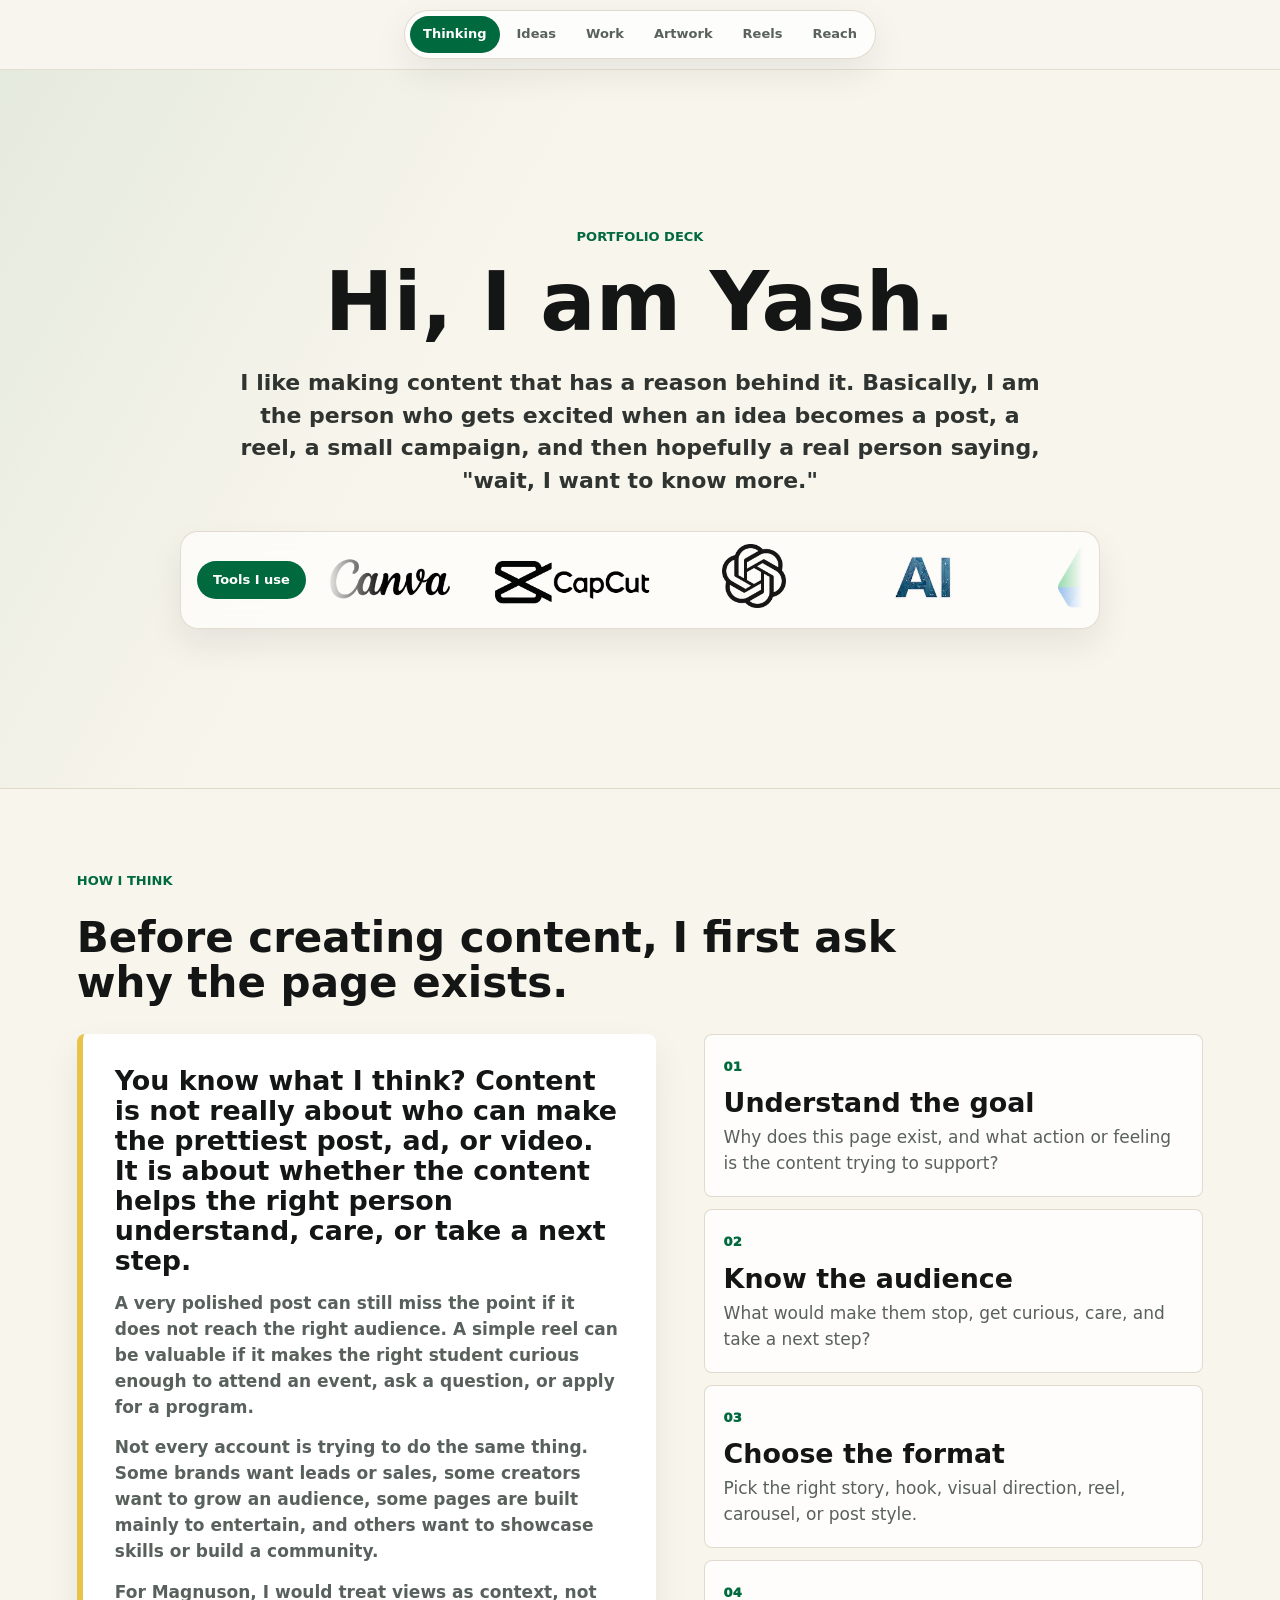
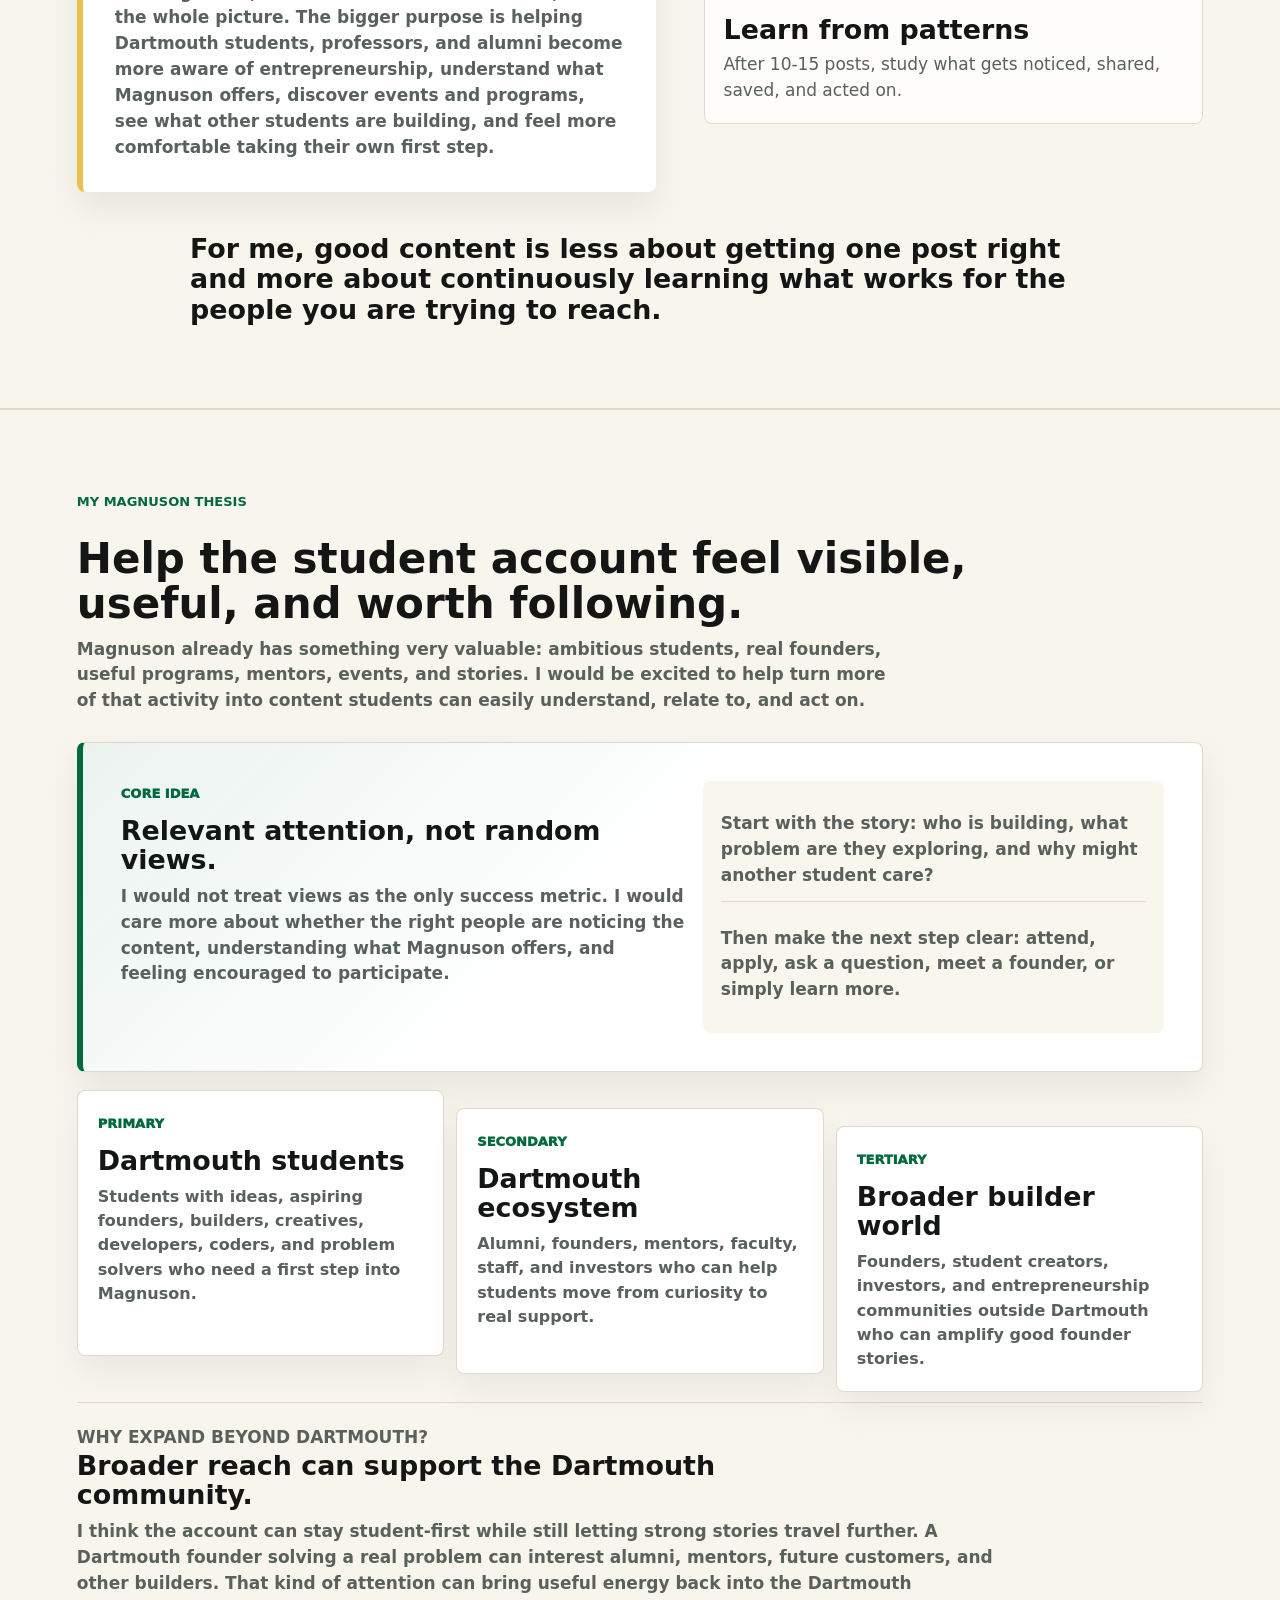
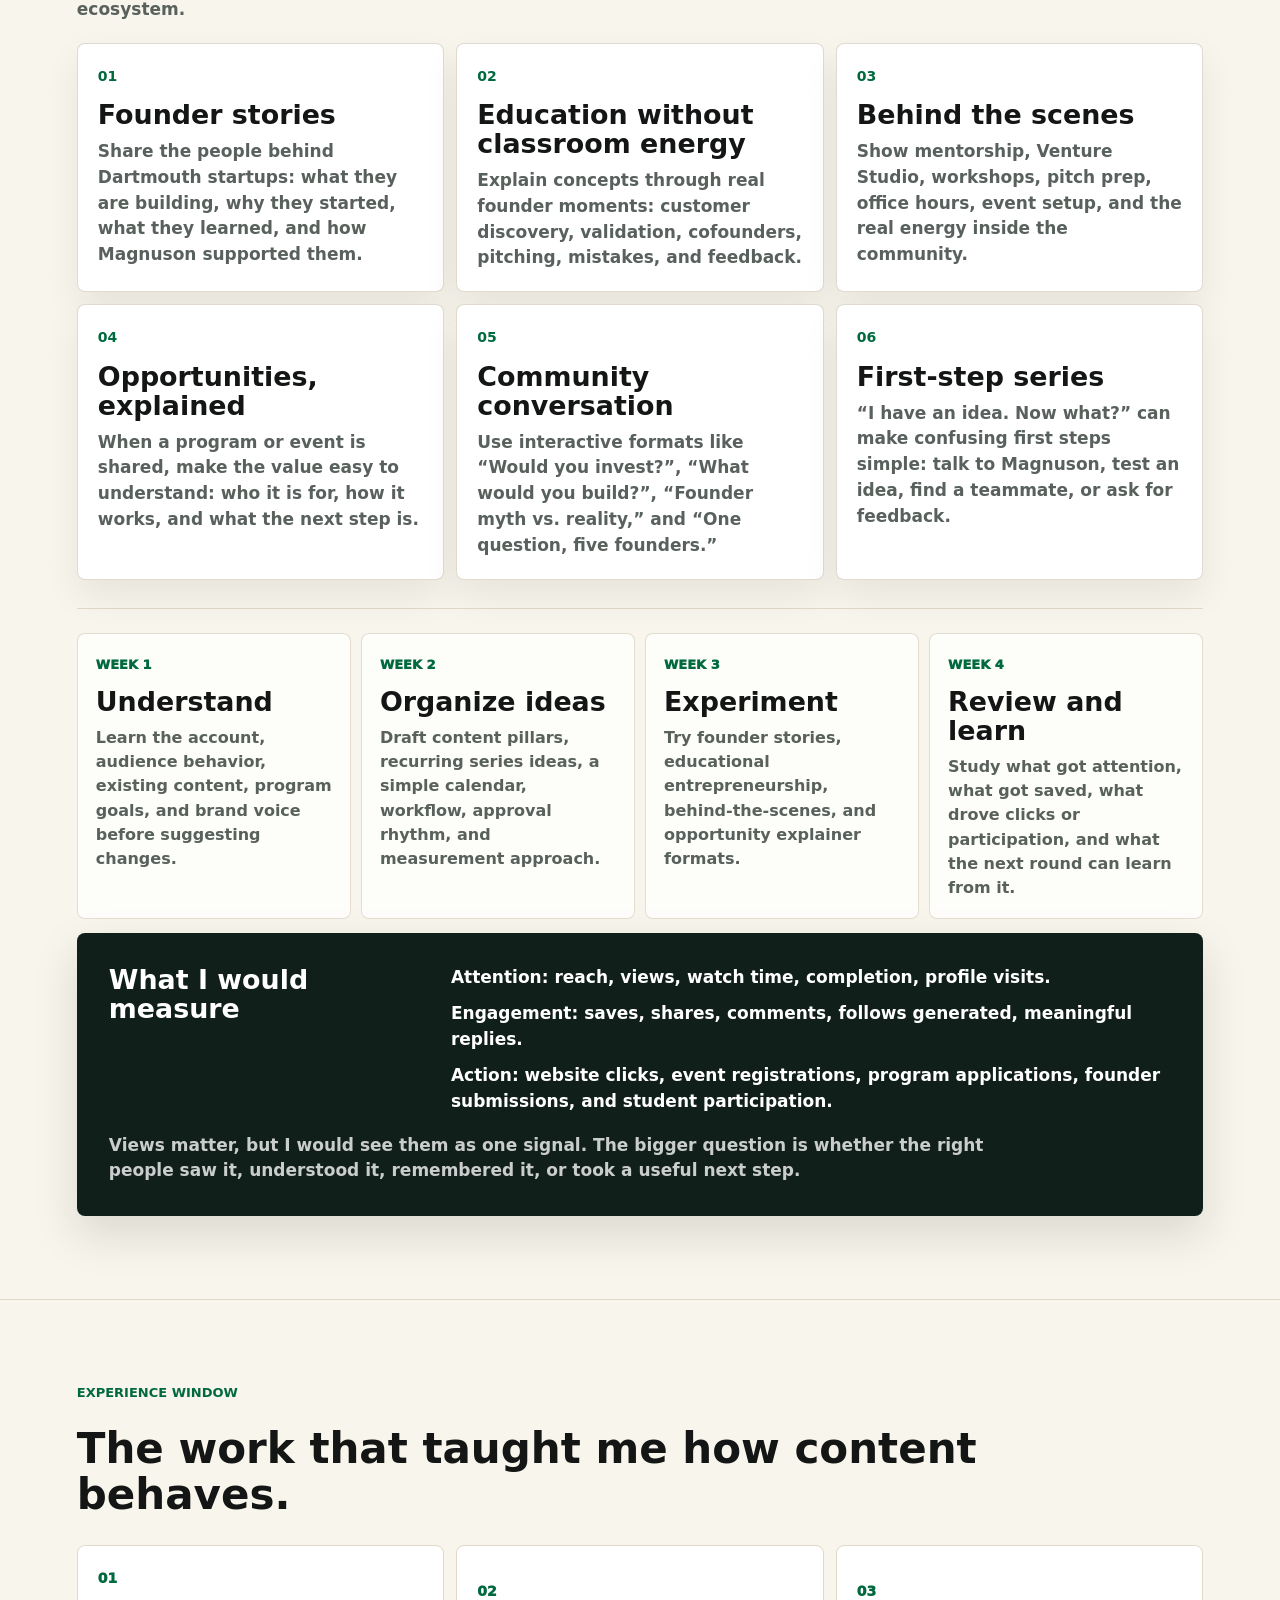
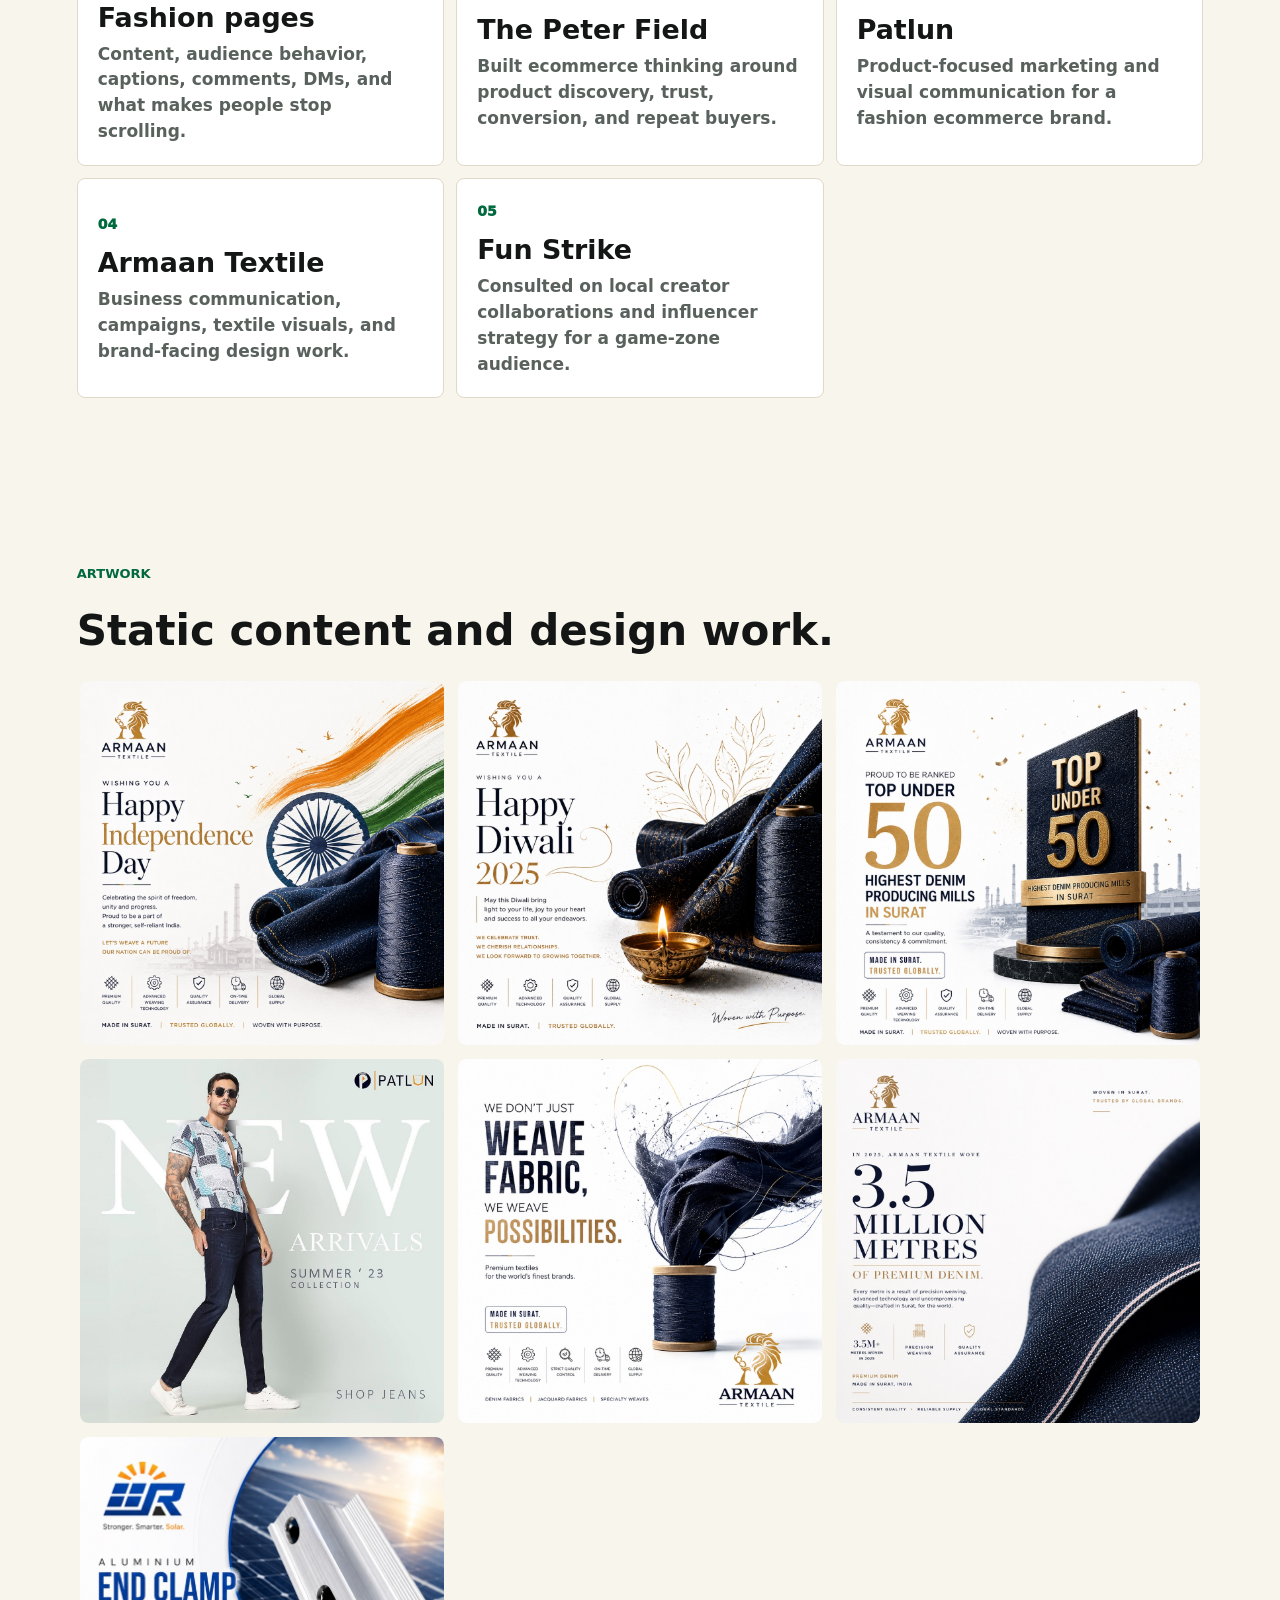
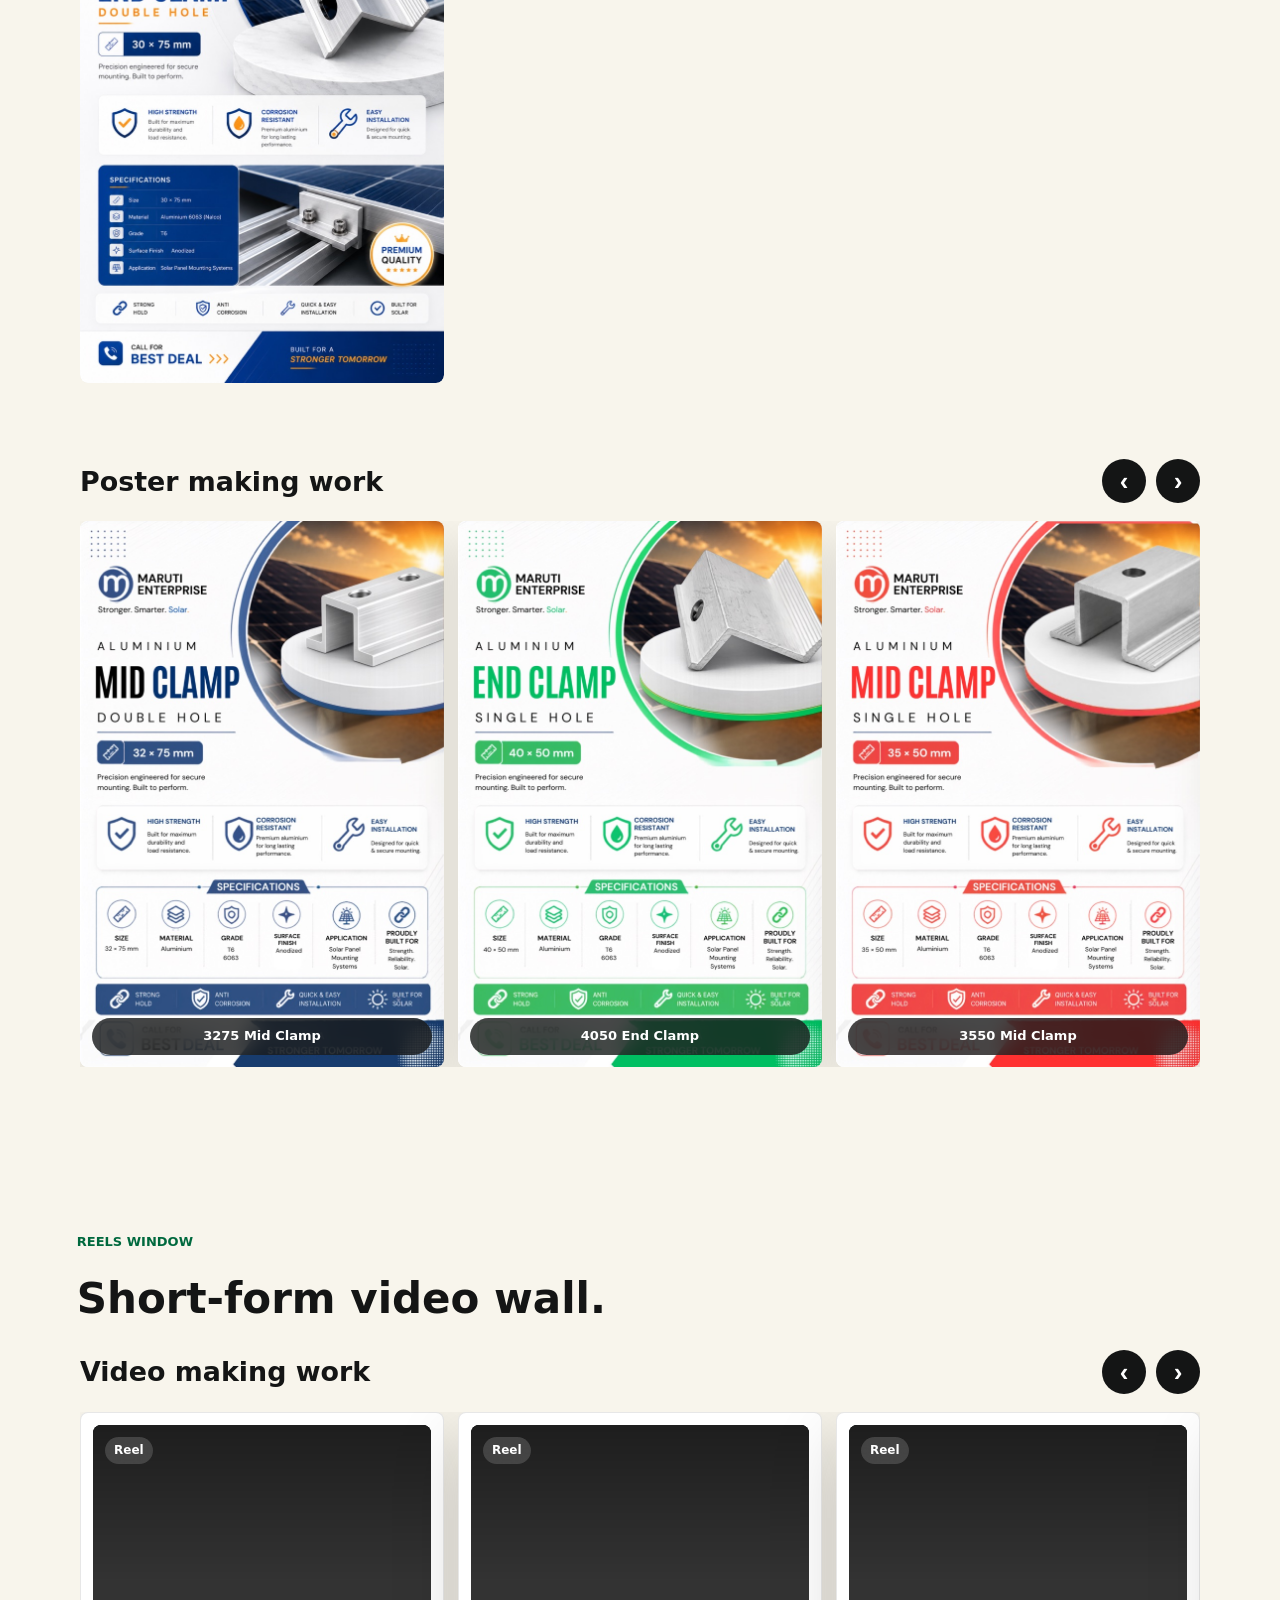
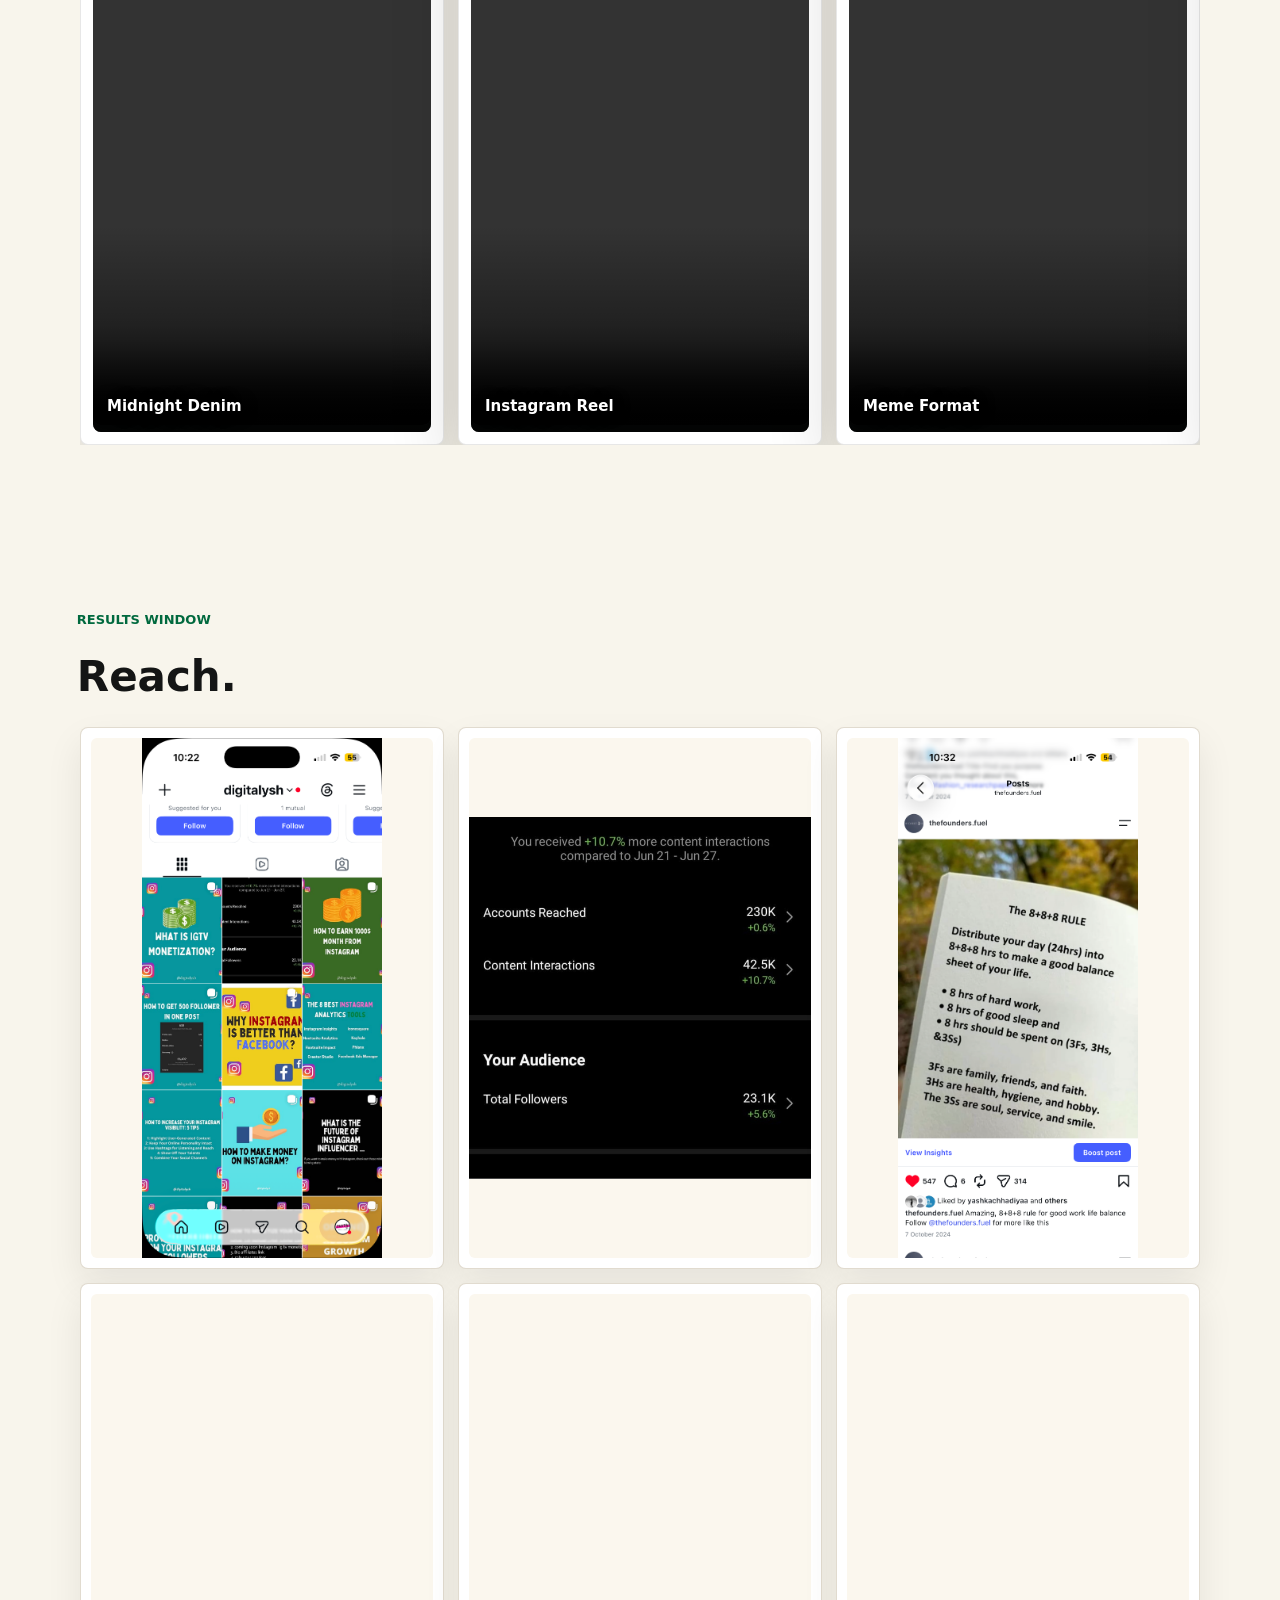
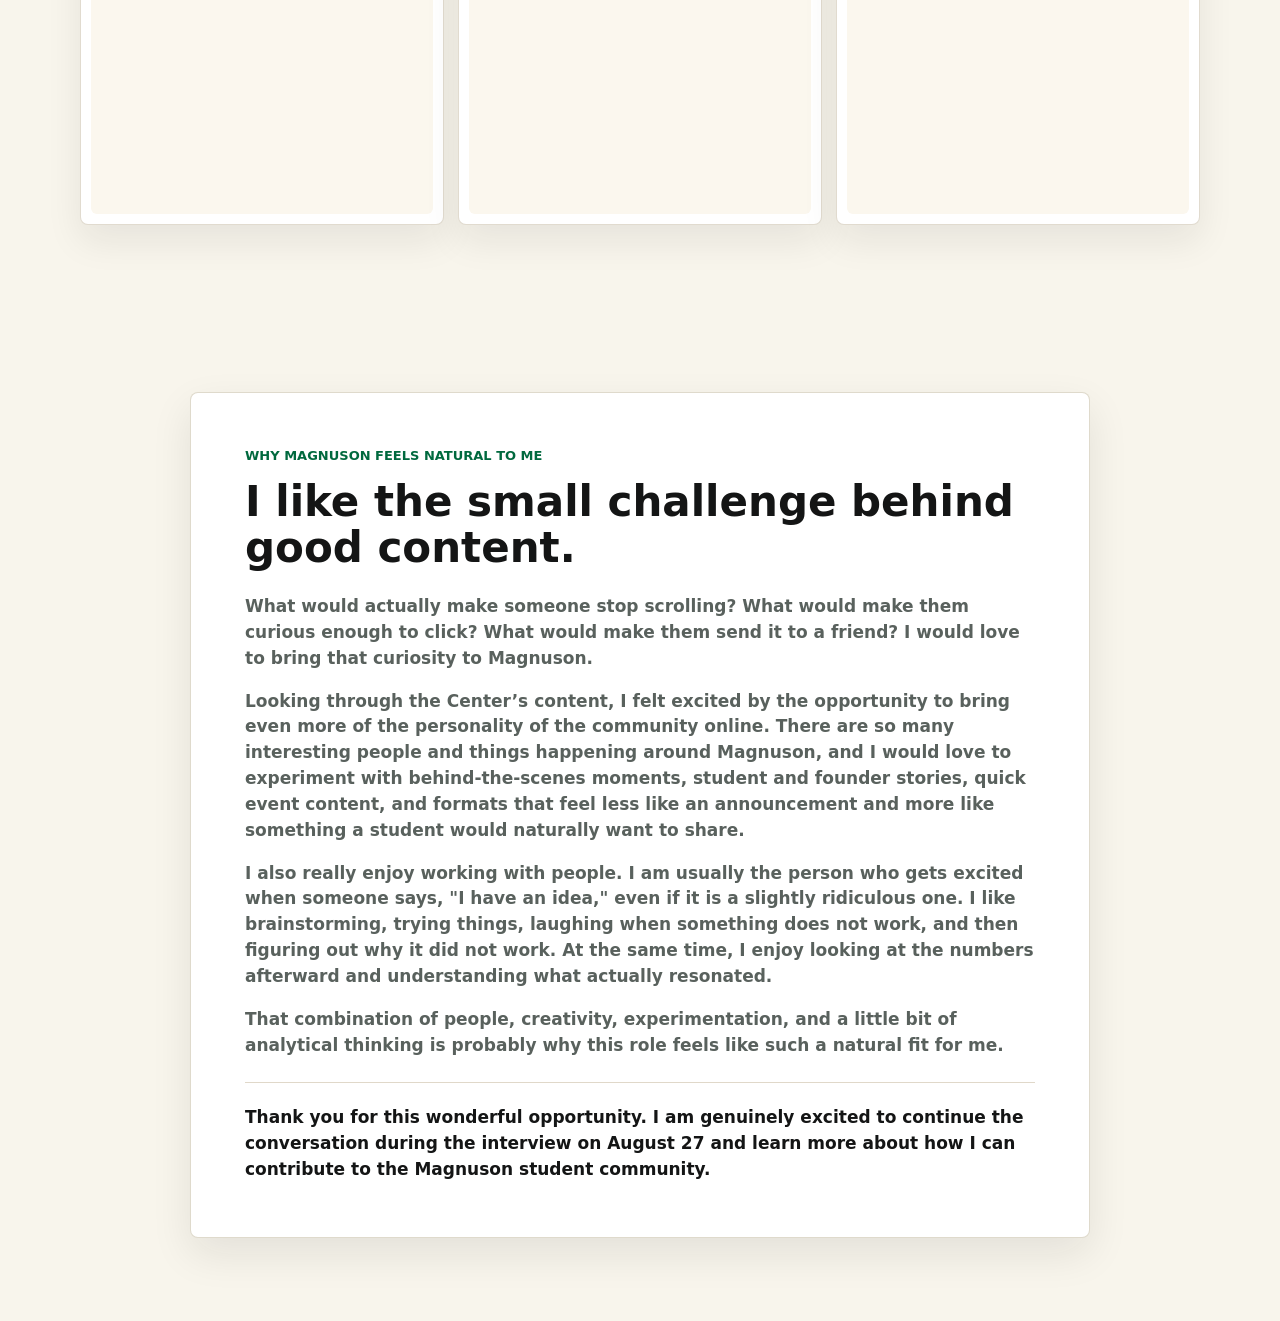
==== commit 395dc934: "Simplify reach section" ====
--- a/website/index.html
+++ b/website/index.html
@@ -399,32 +399,8 @@
 
       <section id="history" class="section visual-section">
         <div class="section-title">
-          <p class="eyebrow">Proof of work</p>
-          <h2>Reach from content I can still prove.</h2>
-          <p>
-            These are the cleanest analytics screenshots I can still share from content I personally
-            posted, mainly from 2021 and 2024. Some older pages I worked on had stronger engagement,
-            but they later changed ownership, so I am keeping this section focused on proof I can
-            actually show.
-          </p>
-        </div>
-
-        <div class="proof-summary">
-          <article>
-            <span>01</span>
-            <h3>Available proof</h3>
-            <p>This section keeps the evidence clear by showing analytics I can still access and share.</p>
-          </article>
-          <article>
-            <span>02</span>
-            <h3>Older, but useful</h3>
-            <p>The posts are older, but they still show how audience behavior, reach, and engagement can be studied.</p>
-          </article>
-          <article>
-            <span>03</span>
-            <h3>Numbers teach direction</h3>
-            <p>I use proof like this to understand what people notice, what they respond to, and what I can learn for the next piece of content.</p>
-          </article>
+          <p class="eyebrow">Results window</p>
+          <h2>Reach.</h2>
         </div>
 
         <div class="proof-grid">
--- a/website/styles.css
+++ b/website/styles.css
@@ -636,42 +636,10 @@
   aspect-ratio: 2 / 3;
 }
 
-.proof-summary,
 .proof-grid {
   max-width: 1120px;
   margin-left: auto;
   margin-right: auto;
-}
-
-.proof-summary {
-  display: grid;
-  grid-template-columns: repeat(3, minmax(0, 1fr));
-  gap: 12px;
-  margin-bottom: 18px;
-}
-
-.proof-summary article {
-  padding: 18px;
-  border: 1px solid rgba(222, 216, 202, 0.9);
-  border-radius: var(--radius);
-  background: rgba(255, 255, 255, 0.76);
-  box-shadow: 0 12px 30px rgba(20, 21, 21, 0.06);
-}
-
-.proof-summary span {
-  display: inline-flex;
-  margin-bottom: 10px;
-  color: var(--green);
-  font-size: 13px;
-  font-weight: 950;
-}
-
-.proof-summary p {
-  margin: 0;
-  color: var(--muted);
-  font-size: 16px;
-  font-weight: 560;
-  line-height: 1.52;
 }
 
 .proof-grid {
@@ -1018,7 +986,6 @@
   .thinking-layout,
   .experience-window,
   .art-grid,
-  .proof-summary,
   .proof-grid {
     grid-template-columns: repeat(2, minmax(0, 1fr));
   }
@@ -1075,7 +1042,6 @@
   .thinking-layout,
   .experience-window,
   .art-grid,
-  .proof-summary,
   .proof-grid {
     grid-template-columns: 1fr;
   }
@@ -1225,7 +1191,6 @@
   .experience-window,
   .process-stack,
   .art-grid,
-  .proof-summary,
   .proof-grid {
     gap: 12px;
   }
@@ -1239,7 +1204,6 @@
   .audience-map article,
   .execution-plan article,
   .measurement-panel,
-  .proof-summary article,
   .proof-card,
   .idea-card,
   .experience-card {
